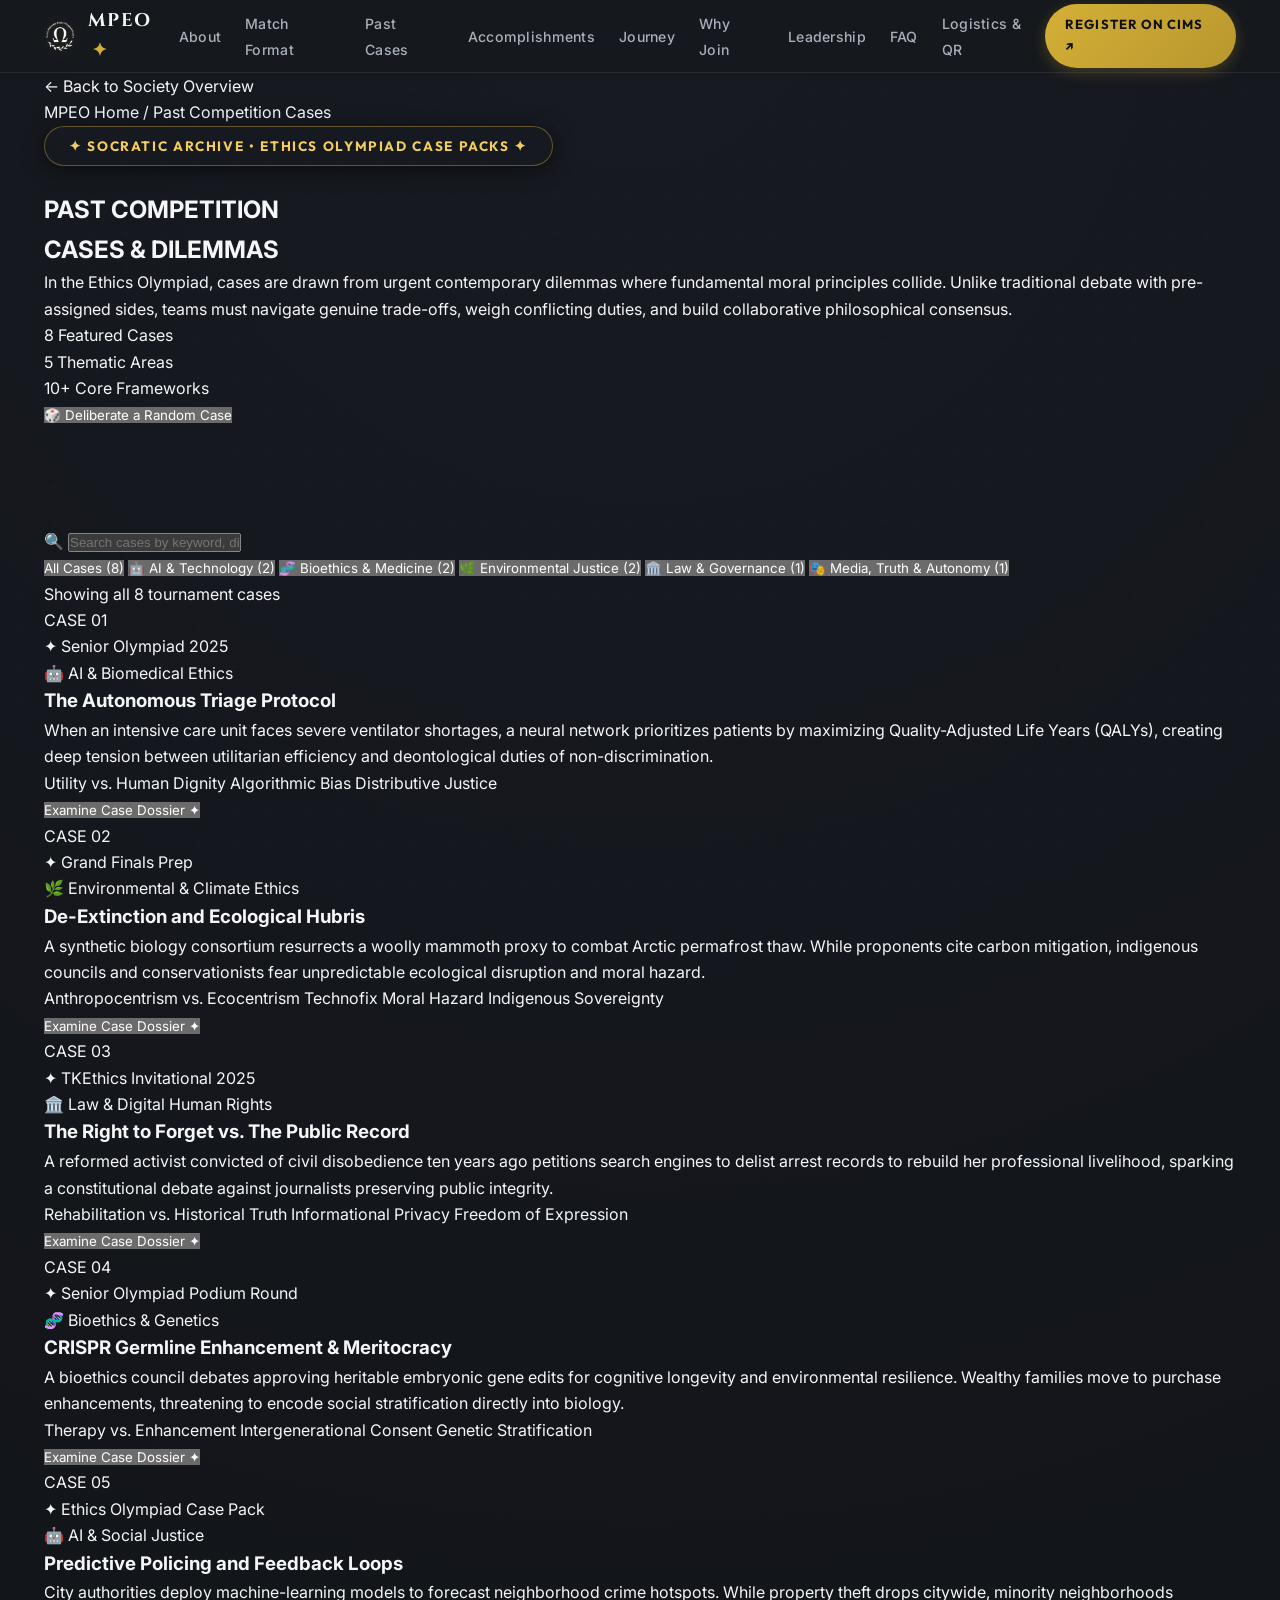
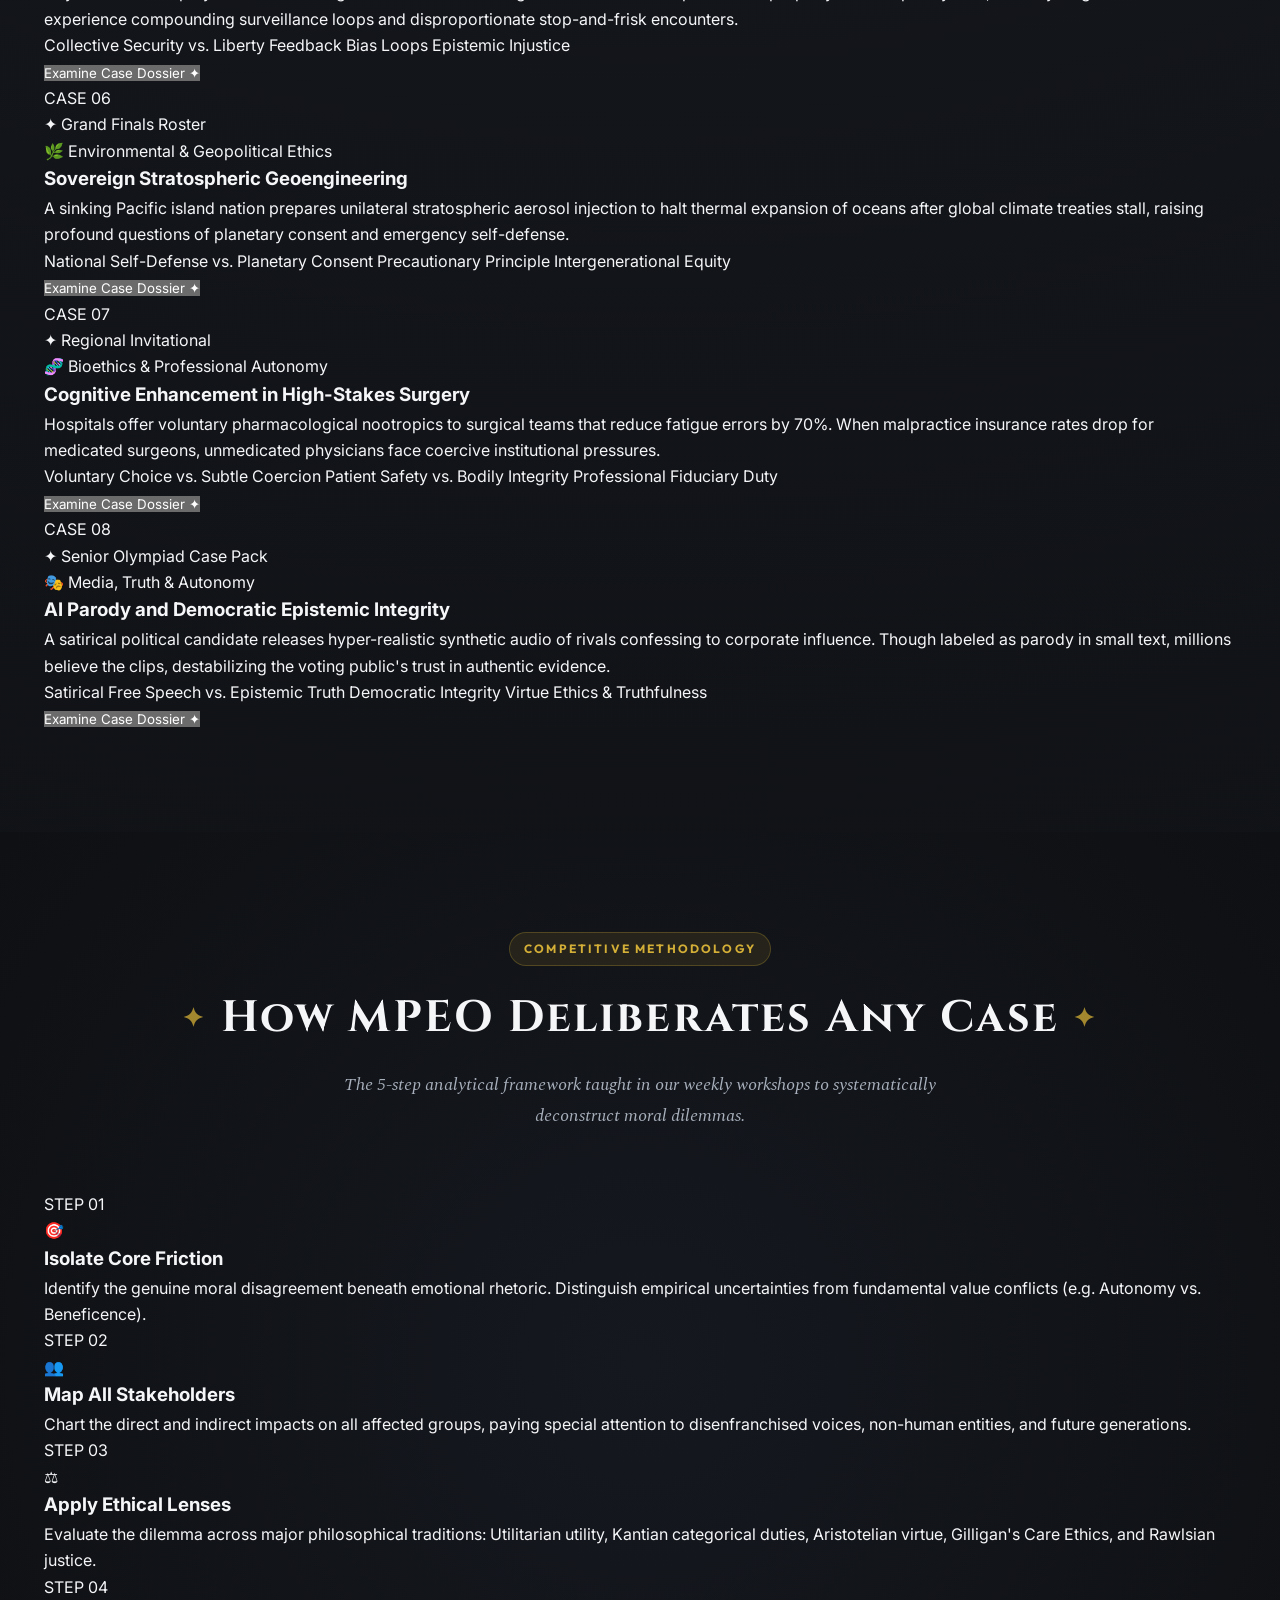
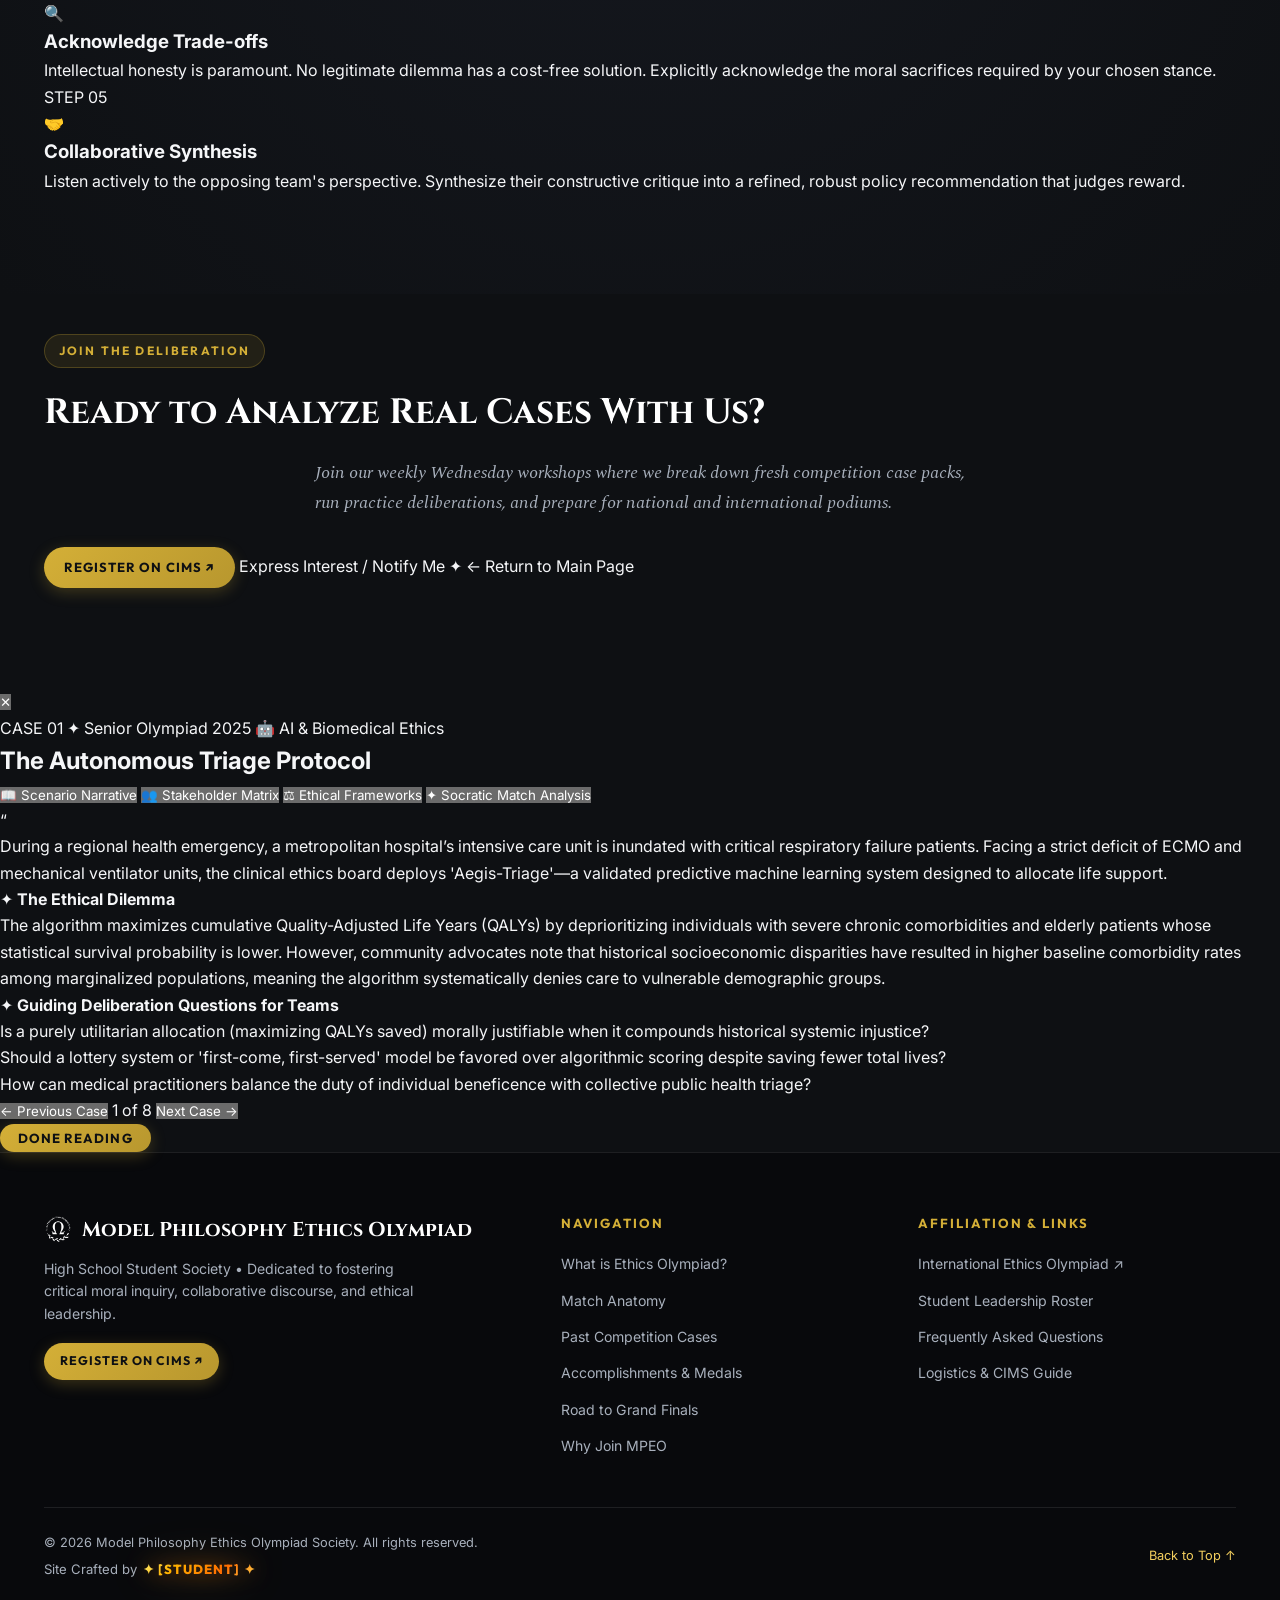
==== cases.html @ b59d4d1c "Enlarge leadership circles, add [student] & [student] photos, and add resources spec" ====
<!DOCTYPE html>
<html lang="en">
<head>
  <meta charset="UTF-8">
  <meta name="viewport" content="width=device-width, initial-scale=1.0">
  <title>Past Competition Cases & Dilemmas | Model Philosophy Ethics Olympiad (MPEO)</title>
  <meta name="description" content="Explore official past competition cases and moral dilemmas from the Senior Ethics Olympiad. Learn how philosophical frameworks apply to AI, bioethics, environmental justice, and law.">
  <meta name="keywords" content="Ethics Olympiad Cases, Past Cases, Ethics Dilemmas, Philosophy Case Studies, Bioethics, AI Ethics, MPEO">
  <meta name="theme-color" content="#0E1013">

  <!-- Open Graph Meta Tags -->
  <meta property="og:title" content="Past Competition Cases | Model Philosophy Ethics Olympiad">
  <meta property="og:description" content="Explore real-world moral dilemmas from the Ethics Olympiad and see how collaborative philosophical analysis resolves ethical friction.">
  <meta property="og:type" content="website">
  <meta property="og:image" content="assets/team-squad.png">

  <!-- Preconnect to Google Fonts -->
  <link rel="preconnect" href="https://fonts.googleapis.com">
  <link rel="preconnect" href="https://fonts.gstatic.com" crossorigin>
  <link href="https://fonts.googleapis.com/css2?family=Cinzel:wght@500;600;700;800;900&family=Cormorant+Garamond:ital,wght@0,400;0,600;1,400;1,600&family=Inter:wght@300;400;500;600;700&family=Playfair+Display:ital,wght@0,600;0,700;1,600&family=Spectral:ital,wght@0,400;0,500;1,400&family=Outfit:wght@500;600;700&display=swap" rel="stylesheet">

  <link rel="stylesheet" href="style.css?v=2">
  <link rel="icon" type="image/png" href="assets/omega-crest.png?v=3">

  <!-- Synchronous Adaptive Tier Detection -->
  <script>
    (function() {
      const isLite = (
        window.matchMedia('(max-width: 768px)').matches ||
        window.matchMedia('(pointer: coarse)').matches ||
        window.matchMedia('(prefers-reduced-motion: reduce)').matches ||
        (navigator.deviceMemory && navigator.deviceMemory <= 4) ||
        (navigator.connection && ['slow-2g', '2g', '3g'].includes(navigator.connection.effectiveType))
      );
      if (isLite) {
        document.documentElement.classList.add('lite-mode-detected');
      }
    })();
  </script>
</head>
<body class="cases-page">

  <!-- Decorative Greek Watermark Background -->
  <div class="bg-greek-columns" aria-hidden="true"></div>

  <!-- SECTION 1: STICKY NAVBAR -->
  <header>
    <nav class="navbar" id="navbar" aria-label="Main Navigation">
      <div class="container navbar-inner">
        <a href="index.html" class="nav-brand">
          <img src="assets/omega-crest.png?v=3" alt="MPEO Crest">
          <span>MPEO <span class="nav-brand-tag">✦</span></span>
        </a>

        <ul class="nav-menu" id="nav-menu">
          <li><a href="index.html#about" class="nav-link">About</a></li>
          <li><a href="index.html#format" class="nav-link">Match Format</a></li>
          <li><a href="cases.html" class="nav-link active">Past Cases</a></li>
          <li><a href="index.html#accomplishments" class="nav-link">Accomplishments</a></li>
          <li><a href="index.html#journey" class="nav-link">Journey</a></li>
          <li><a href="index.html#why-join" class="nav-link">Why Join</a></li>
          <li><a href="index.html#leadership" class="nav-link">Leadership</a></li>
          <li><a href="index.html#faq" class="nav-link">FAQ</a></li>
          <li><a href="index.html#logistics" class="nav-link">Logistics & QR</a></li>
        </ul>

        <div style="display: flex; align-items: center; gap: 12px;">
          <a href="https://webapps.uwcsea.edu.sg/cims/Activities/Student" target="_blank" rel="noopener noreferrer" class="btn-cta-gold">Register on CIMS ↗</a>
          <button class="mobile-menu-toggle" id="mobile-toggle" aria-label="Toggle navigation menu">☰</button>
        </div>
      </div>
    </nav>
  </header>

  <main>
    <!-- BREADCRUMB BAR -->
    <div class="cases-breadcrumb-bar">
      <div class="container">
        <div class="breadcrumb-inner">
          <a href="index.html" class="breadcrumb-back-link">
            <span>←</span>
            <span>Back to Society Overview</span>
          </a>
          <div class="breadcrumb-trail">
            <a href="index.html">MPEO Home</a>
            <span class="sep">/</span>
            <span class="current">Past Competition Cases</span>
          </div>
        </div>
      </div>
    </div>

    <!-- HERO SECTION -->
    <section class="cases-hero-section">
      <div class="container">
        <div class="cases-hero-banner">
          <div class="hero-pill-badge">
            ✦ SOCRATIC ARCHIVE • ETHICS OLYMPIAD CASE PACKS ✦
          </div>
          <h1 class="cases-hero-title">
            PAST COMPETITION <br><span class="gold">CASES & DILEMMAS</span>
          </h1>
          <p class="cases-hero-subtitle">
            In the Ethics Olympiad, cases are drawn from urgent contemporary dilemmas where fundamental moral principles collide. Unlike traditional debate with pre-assigned sides, teams must navigate genuine trade-offs, weigh conflicting duties, and build collaborative philosophical consensus.
          </p>

          <div class="cases-hero-stats">
            <div class="hero-stat-pill">
              <span class="stat-num">8</span>
              <span class="stat-lbl">Featured Cases</span>
            </div>
            <div class="hero-stat-pill">
              <span class="stat-num">5</span>
              <span class="stat-lbl">Thematic Areas</span>
            </div>
            <div class="hero-stat-pill">
              <span class="stat-num">10+</span>
              <span class="stat-lbl">Core Frameworks</span>
            </div>
            <button type="button" class="btn-random-case" id="btn-random-case">
              <span>🎲 Deliberate a Random Case</span>
            </button>
          </div>
        </div>
      </div>
    </section>

    <!-- CASE BROWSER & FILTERING SECTION -->
    <section class="section" id="case-explorer">
      <div class="container">
        <div class="cases-filter-container">
          <!-- Search input -->
          <div class="case-search-wrapper">
            <span class="search-icon">🔍</span>
            <input 
              type="text" 
              id="case-search-input" 
              class="case-search-input" 
              placeholder="Search cases by keyword, dilemma, stakeholder, or ethical theory (e.g. CRISPR, Utilitarianism, AI)..."
              aria-label="Search cases"
            >
            <button type="button" id="search-clear-btn" class="search-clear-btn" aria-label="Clear search" style="display: none;">✕</button>
          </div>

          <!-- Category filter buttons -->
          <div class="case-category-filters" role="tablist" aria-label="Filter cases by theme">
            <button type="button" class="case-filter-btn active" data-filter="all" role="tab" aria-selected="true">
              All Cases <span class="filter-count">(8)</span>
            </button>
            <button type="button" class="case-filter-btn" data-filter="ai" role="tab" aria-selected="false">
              🤖 AI & Technology <span class="filter-count">(2)</span>
            </button>
            <button type="button" class="case-filter-btn" data-filter="bioethics" role="tab" aria-selected="false">
              🧬 Bioethics & Medicine <span class="filter-count">(2)</span>
            </button>
            <button type="button" class="case-filter-btn" data-filter="environment" role="tab" aria-selected="false">
              🌿 Environmental Justice <span class="filter-count">(2)</span>
            </button>
            <button type="button" class="case-filter-btn" data-filter="governance" role="tab" aria-selected="false">
              🏛️ Law & Governance <span class="filter-count">(1)</span>
            </button>
            <button type="button" class="case-filter-btn" data-filter="media" role="tab" aria-selected="false">
              🎭 Media, Truth & Autonomy <span class="filter-count">(1)</span>
            </button>
          </div>

          <div class="cases-results-meta">
            <span id="cases-count-label">Showing all 8 tournament cases</span>
          </div>
        </div>

        <!-- CASES GRID -->
        <div class="cases-grid" id="cases-grid">
          <!-- Cases injected via JavaScript and server-rendered below for instant visibility -->

          <!-- CASE 01 -->
          <article class="case-card" data-category="ai bioethics" data-id="case-1">
            <div class="case-card-header">
              <div class="case-number-tag">CASE 01</div>
              <div class="case-origin-badge">✦ Senior Olympiad 2025</div>
            </div>
            <div class="case-category-pill">🤖 AI & Biomedical Ethics</div>
            <h3 class="case-title">The Autonomous Triage Protocol</h3>
            <p class="case-summary">
              When an intensive care unit faces severe ventilator shortages, a neural network prioritizes patients by maximizing Quality-Adjusted Life Years (QALYs), creating deep tension between utilitarian efficiency and deontological duties of non-discrimination.
            </p>
            <div class="case-tension-tags">
              <span class="tension-tag">Utility vs. Human Dignity</span>
              <span class="tension-tag">Algorithmic Bias</span>
              <span class="tension-tag">Distributive Justice</span>
            </div>
            <div class="case-card-footer">
              <button type="button" class="btn-inspect-case" data-case-target="case-1">
                <span>Examine Case Dossier</span>
                <span class="arrow">✦</span>
              </button>
            </div>
          </article>

          <!-- CASE 02 -->
          <article class="case-card" data-category="environment" data-id="case-2">
            <div class="case-card-header">
              <div class="case-number-tag">CASE 02</div>
              <div class="case-origin-badge">✦ Grand Finals Prep</div>
            </div>
            <div class="case-category-pill">🌿 Environmental & Climate Ethics</div>
            <h3 class="case-title">De-Extinction and Ecological Hubris</h3>
            <p class="case-summary">
              A synthetic biology consortium resurrects a woolly mammoth proxy to combat Arctic permafrost thaw. While proponents cite carbon mitigation, indigenous councils and conservationists fear unpredictable ecological disruption and moral hazard.
            </p>
            <div class="case-tension-tags">
              <span class="tension-tag">Anthropocentrism vs. Ecocentrism</span>
              <span class="tension-tag">Technofix Moral Hazard</span>
              <span class="tension-tag">Indigenous Sovereignty</span>
            </div>
            <div class="case-card-footer">
              <button type="button" class="btn-inspect-case" data-case-target="case-2">
                <span>Examine Case Dossier</span>
                <span class="arrow">✦</span>
              </button>
            </div>
          </article>

          <!-- CASE 03 -->
          <article class="case-card" data-category="governance media" data-id="case-3">
            <div class="case-card-header">
              <div class="case-number-tag">CASE 03</div>
              <div class="case-origin-badge">✦ TKEthics Invitational 2025</div>
            </div>
            <div class="case-category-pill">🏛️ Law & Digital Human Rights</div>
            <h3 class="case-title">The Right to Forget vs. The Public Record</h3>
            <p class="case-summary">
              A reformed activist convicted of civil disobedience ten years ago petitions search engines to delist arrest records to rebuild her professional livelihood, sparking a constitutional debate against journalists preserving public integrity.
            </p>
            <div class="case-tension-tags">
              <span class="tension-tag">Rehabilitation vs. Historical Truth</span>
              <span class="tension-tag">Informational Privacy</span>
              <span class="tension-tag">Freedom of Expression</span>
            </div>
            <div class="case-card-footer">
              <button type="button" class="btn-inspect-case" data-case-target="case-3">
                <span>Examine Case Dossier</span>
                <span class="arrow">✦</span>
              </button>
            </div>
          </article>

          <!-- CASE 04 -->
          <article class="case-card" data-category="bioethics" data-id="case-4">
            <div class="case-card-header">
              <div class="case-number-tag">CASE 04</div>
              <div class="case-origin-badge">✦ Senior Olympiad Podium Round</div>
            </div>
            <div class="case-category-pill">🧬 Bioethics & Genetics</div>
            <h3 class="case-title">CRISPR Germline Enhancement & Meritocracy</h3>
            <p class="case-summary">
              A bioethics council debates approving heritable embryonic gene edits for cognitive longevity and environmental resilience. Wealthy families move to purchase enhancements, threatening to encode social stratification directly into biology.
            </p>
            <div class="case-tension-tags">
              <span class="tension-tag">Therapy vs. Enhancement</span>
              <span class="tension-tag">Intergenerational Consent</span>
              <span class="tension-tag">Genetic Stratification</span>
            </div>
            <div class="case-card-footer">
              <button type="button" class="btn-inspect-case" data-case-target="case-4">
                <span>Examine Case Dossier</span>
                <span class="arrow">✦</span>
              </button>
            </div>
          </article>

          <!-- CASE 05 -->
          <article class="case-card" data-category="ai governance" data-id="case-5">
            <div class="case-card-header">
              <div class="case-number-tag">CASE 05</div>
              <div class="case-origin-badge">✦ Ethics Olympiad Case Pack</div>
            </div>
            <div class="case-category-pill">🤖 AI & Social Justice</div>
            <h3 class="case-title">Predictive Policing and Feedback Loops</h3>
            <p class="case-summary">
              City authorities deploy machine-learning models to forecast neighborhood crime hotspots. While property theft drops citywide, minority neighborhoods experience compounding surveillance loops and disproportionate stop-and-frisk encounters.
            </p>
            <div class="case-tension-tags">
              <span class="tension-tag">Collective Security vs. Liberty</span>
              <span class="tension-tag">Feedback Bias Loops</span>
              <span class="tension-tag">Epistemic Injustice</span>
            </div>
            <div class="case-card-footer">
              <button type="button" class="btn-inspect-case" data-case-target="case-5">
                <span>Examine Case Dossier</span>
                <span class="arrow">✦</span>
              </button>
            </div>
          </article>

          <!-- CASE 06 -->
          <article class="case-card" data-category="environment governance" data-id="case-6">
            <div class="case-card-header">
              <div class="case-number-tag">CASE 06</div>
              <div class="case-origin-badge">✦ Grand Finals Roster</div>
            </div>
            <div class="case-category-pill">🌿 Environmental & Geopolitical Ethics</div>
            <h3 class="case-title">Sovereign Stratospheric Geoengineering</h3>
            <p class="case-summary">
              A sinking Pacific island nation prepares unilateral stratospheric aerosol injection to halt thermal expansion of oceans after global climate treaties stall, raising profound questions of planetary consent and emergency self-defense.
            </p>
            <div class="case-tension-tags">
              <span class="tension-tag">National Self-Defense vs. Planetary Consent</span>
              <span class="tension-tag">Precautionary Principle</span>
              <span class="tension-tag">Intergenerational Equity</span>
            </div>
            <div class="case-card-footer">
              <button type="button" class="btn-inspect-case" data-case-target="case-6">
                <span>Examine Case Dossier</span>
                <span class="arrow">✦</span>
              </button>
            </div>
          </article>

          <!-- CASE 07 -->
          <article class="case-card" data-category="bioethics" data-id="case-7">
            <div class="case-card-header">
              <div class="case-number-tag">CASE 07</div>
              <div class="case-origin-badge">✦ Regional Invitational</div>
            </div>
            <div class="case-category-pill">🧬 Bioethics & Professional Autonomy</div>
            <h3 class="case-title">Cognitive Enhancement in High-Stakes Surgery</h3>
            <p class="case-summary">
              Hospitals offer voluntary pharmacological nootropics to surgical teams that reduce fatigue errors by 70%. When malpractice insurance rates drop for medicated surgeons, unmedicated physicians face coercive institutional pressures.
            </p>
            <div class="case-tension-tags">
              <span class="tension-tag">Voluntary Choice vs. Subtle Coercion</span>
              <span class="tension-tag">Patient Safety vs. Bodily Integrity</span>
              <span class="tension-tag">Professional Fiduciary Duty</span>
            </div>
            <div class="case-card-footer">
              <button type="button" class="btn-inspect-case" data-case-target="case-7">
                <span>Examine Case Dossier</span>
                <span class="arrow">✦</span>
              </button>
            </div>
          </article>

          <!-- CASE 08 -->
          <article class="case-card" data-category="media governance" data-id="case-8">
            <div class="case-card-header">
              <div class="case-number-tag">CASE 08</div>
              <div class="case-origin-badge">✦ Senior Olympiad Case Pack</div>
            </div>
            <div class="case-category-pill">🎭 Media, Truth & Autonomy</div>
            <h3 class="case-title">AI Parody and Democratic Epistemic Integrity</h3>
            <p class="case-summary">
              A satirical political candidate releases hyper-realistic synthetic audio of rivals confessing to corporate influence. Though labeled as parody in small text, millions believe the clips, destabilizing the voting public's trust in authentic evidence.
            </p>
            <div class="case-tension-tags">
              <span class="tension-tag">Satirical Free Speech vs. Epistemic Truth</span>
              <span class="tension-tag">Democratic Integrity</span>
              <span class="tension-tag">Virtue Ethics & Truthfulness</span>
            </div>
            <div class="case-card-footer">
              <button type="button" class="btn-inspect-case" data-case-target="case-8">
                <span>Examine Case Dossier</span>
                <span class="arrow">✦</span>
              </button>
            </div>
          </article>
        </div>
      </div>
    </section>

    <!-- SECTION: THE SOCRATIC DELIBERATION METHOD -->
    <section class="section" style="background: radial-gradient(circle at 50% 50%, #15181F 0%, #0E1013 100%);">
      <div class="container">
        <div class="section-header">
          <div class="section-tag">COMPETITIVE METHODOLOGY</div>
          <h2 class="section-title">How MPEO Deliberates Any Case</h2>
          <p class="section-subtitle">The 5-step analytical framework taught in our weekly workshops to systematically deconstruct moral dilemmas.</p>
        </div>

        <div class="methodology-grid">
          <div class="methodology-step-card">
            <div class="step-badge">STEP 01</div>
            <div class="step-icon">🎯</div>
            <h3 class="step-title">Isolate Core Friction</h3>
            <p class="step-desc">
              Identify the genuine moral disagreement beneath emotional rhetoric. Distinguish empirical uncertainties from fundamental value conflicts (e.g. Autonomy vs. Beneficence).
            </p>
          </div>

          <div class="methodology-step-card">
            <div class="step-badge">STEP 02</div>
            <div class="step-icon">👥</div>
            <h3 class="step-title">Map All Stakeholders</h3>
            <p class="step-desc">
              Chart the direct and indirect impacts on all affected groups, paying special attention to disenfranchised voices, non-human entities, and future generations.
            </p>
          </div>

          <div class="methodology-step-card">
            <div class="step-badge">STEP 03</div>
            <div class="step-icon">⚖️</div>
            <h3 class="step-title">Apply Ethical Lenses</h3>
            <p class="step-desc">
              Evaluate the dilemma across major philosophical traditions: Utilitarian utility, Kantian categorical duties, Aristotelian virtue, Gilligan's Care Ethics, and Rawlsian justice.
            </p>
          </div>

          <div class="methodology-step-card">
            <div class="step-badge">STEP 04</div>
            <div class="step-icon">🔍</div>
            <h3 class="step-title">Acknowledge Trade-offs</h3>
            <p class="step-desc">
              Intellectual honesty is paramount. No legitimate dilemma has a cost-free solution. Explicitly acknowledge the moral sacrifices required by your chosen stance.
            </p>
          </div>

          <div class="methodology-step-card">
            <div class="step-badge">STEP 05</div>
            <div class="step-icon">🤝</div>
            <h3 class="step-title">Collaborative Synthesis</h3>
            <p class="step-desc">
              Listen actively to the opposing team's perspective. Synthesize their constructive critique into a refined, robust policy recommendation that judges reward.
            </p>
          </div>
        </div>
      </div>
    </section>

    <!-- SECTION: CALL TO ACTION BANNER -->
    <section class="section" style="padding-top: 40px;">
      <div class="container">
        <div class="cases-cta-box">
          <div class="cta-crest-glow"></div>
          <div class="section-tag">JOIN THE DELIBERATION</div>
          <h2 style="font-family: var(--font-display); font-size: 2.2rem; color: #FFFFFF; margin-bottom: 16px;">
            Ready to Analyze Real Cases With Us?
          </h2>
          <p style="font-family: var(--font-serif-body); font-style: italic; font-size: 1.15rem; color: var(--color-text-secondary); max-width: 650px; margin: 0 auto 28px;">
            Join our weekly Wednesday workshops where we break down fresh competition case packs, run practice deliberations, and prepare for national and international podiums.
          </p>
          <div class="cases-cta-actions">
            <a href="https://webapps.uwcsea.edu.sg/cims/Activities/Student" target="_blank" rel="noopener noreferrer" class="btn-cta-gold">
              Register on CIMS ↗
            </a>
            <a href="index.html#interest" class="btn-cta-secondary">
              Express Interest / Notify Me ✦
            </a>
            <a href="index.html" class="btn-cta-ghost">
              ← Return to Main Page
            </a>
          </div>
        </div>
      </div>
    </section>
  </main>

  <!-- INTERACTIVE CASE DOSSIER MODAL -->
  <div class="case-modal-backdrop" id="case-modal" aria-hidden="true" role="dialog" aria-modal="true" aria-labelledby="modal-case-title">
    <div class="case-modal-container">
      <button type="button" class="case-modal-close" id="case-modal-close-btn" aria-label="Close case dossier">✕</button>
      
      <div class="case-modal-header">
        <div class="modal-meta-row">
          <span class="modal-case-code" id="modal-case-code">CASE 01</span>
          <span class="modal-case-origin" id="modal-case-origin">✦ Senior Olympiad 2025</span>
          <span class="modal-case-category" id="modal-case-category">🤖 AI & Biomedical Ethics</span>
        </div>
        <h2 class="modal-case-title" id="modal-case-title">The Autonomous Triage Protocol</h2>
      </div>

      <!-- Modal Tabs -->
      <div class="modal-tabs-nav" role="tablist">
        <button type="button" class="modal-tab-btn active" data-tab="scenario" role="tab" aria-selected="true">
          📖 Scenario Narrative
        </button>
        <button type="button" class="modal-tab-btn" data-tab="stakeholders" role="tab" aria-selected="false">
          👥 Stakeholder Matrix
        </button>
        <button type="button" class="modal-tab-btn" data-tab="frameworks" role="tab" aria-selected="false">
          ⚖️ Ethical Frameworks
        </button>
        <button type="button" class="modal-tab-btn" data-tab="dialogue" role="tab" aria-selected="false">
          ✦ Socratic Match Analysis
        </button>
      </div>

      <!-- Tab Content Area -->
      <div class="modal-tab-content-area">
        <!-- TAB 1: SCENARIO -->
        <div class="modal-tab-pane active" id="tab-scenario">
          <div class="scenario-lead-box">
            <span class="quote-icon">“</span>
            <p id="modal-scenario-text">
              During a regional health emergency, a metropolitan hospital’s intensive care unit is inundated with critical respiratory failure patients. Facing a strict deficit of ECMO and mechanical ventilator units, the clinical ethics board deploys 'Aegis-Triage'—a validated predictive machine learning system designed to allocate life support.
            </p>
          </div>
          <div class="dossier-sub-section">
            <h4 class="dossier-sub-title">✦ The Ethical Dilemma</h4>
            <p id="modal-dilemma-details">
              The algorithm maximizes cumulative Quality-Adjusted Life Years (QALYs) by deprioritizing individuals with severe chronic comorbidities and elderly patients whose statistical survival probability is lower. However, community advocates note that historical socioeconomic disparities have resulted in higher baseline comorbidity rates among marginalized populations, meaning the algorithm systematically denies care to vulnerable demographic groups.
            </p>
          </div>
          <div class="dossier-sub-section">
            <h4 class="dossier-sub-title">✦ Guiding Deliberation Questions for Teams</h4>
            <ul class="dossier-questions-list" id="modal-questions-list">
              <li>Is a purely utilitarian allocation (maximizing QALYs saved) morally justifiable when it compounds historical systemic injustice?</li>
              <li>Should a lottery system or 'first-come, first-served' model be favored over algorithmic scoring despite saving fewer total lives?</li>
              <li>How can medical practitioners balance the duty of individual beneficence with collective public health triage?</li>
            </ul>
          </div>
        </div>

        <!-- TAB 2: STAKEHOLDERS -->
        <div class="modal-tab-pane" id="tab-stakeholders">
          <div class="stakeholders-matrix-grid" id="modal-stakeholders-grid">
            <!-- Dynamic Stakeholder Cards -->
          </div>
        </div>

        <!-- TAB 3: FRAMEWORKS -->
        <div class="modal-tab-pane" id="tab-frameworks">
          <div class="frameworks-analysis-grid" id="modal-frameworks-grid">
            <!-- Dynamic Framework Breakdown -->
          </div>
        </div>

        <!-- TAB 4: SOCRATIC MATCH ANALYSIS -->
        <div class="modal-tab-pane" id="tab-dialogue">
          <div class="socratic-match-walkthrough" id="modal-dialogue-content">
            <!-- Model Olympiad Round Walkthrough -->
          </div>
        </div>
      </div>

      <!-- Modal Footer -->
      <div class="case-modal-footer">
        <div class="modal-footer-nav">
          <button type="button" class="modal-nav-btn prev" id="modal-prev-case-btn">← Previous Case</button>
          <span class="modal-case-indicator" id="modal-case-indicator">1 of 8</span>
          <button type="button" class="modal-nav-btn next" id="modal-next-case-btn">Next Case →</button>
        </div>
        <button type="button" class="btn-cta-gold" id="modal-close-action-btn" style="padding: 6px 18px; font-size: 0.82rem;">Done Reading</button>
      </div>
    </div>
  </div>

  <!-- SECTION: FOOTER -->
  <footer class="site-footer" id="footer">
    <div class="container">
      <div class="footer-grid">
        <div class="footer-brand">
          <div style="display: flex; align-items: center; gap: 10px; margin-bottom: 12px;">
            <img src="assets/omega-crest.png?v=3" alt="MPEO Crest" style="width: 28px; height: 28px;">
            <h3 style="margin-bottom: 0;">Model Philosophy Ethics Olympiad</h3>
          </div>
          <p>
            High School Student Society • Dedicated to fostering critical moral inquiry, collaborative discourse, and ethical leadership.
          </p>
          <div style="margin-top: 18px;">
            <a href="https://webapps.uwcsea.edu.sg/cims/Activities/Student" target="_blank" rel="noopener noreferrer" class="btn-cta-gold" style="font-size: 0.78rem; padding: 8px 16px;">Register on CIMS ↗</a>
          </div>
        </div>

        <div class="footer-col">
          <h4>Navigation</h4>
          <ul class="footer-links">
            <li><a href="index.html#about">What is Ethics Olympiad?</a></li>
            <li><a href="index.html#format">Match Anatomy</a></li>
            <li><a href="cases.html">Past Competition Cases</a></li>
            <li><a href="index.html#accomplishments">Accomplishments & Medals</a></li>
            <li><a href="index.html#journey">Road to Grand Finals</a></li>
            <li><a href="index.html#why-join">Why Join MPEO</a></li>
          </ul>
        </div>

        <div class="footer-col">
          <h4>Affiliation & Links</h4>
          <ul class="footer-links">
            <li><a href="https://ethicsolympiad.org" target="_blank" rel="noopener">International Ethics Olympiad ↗</a></li>
            <li><a href="index.html#leadership">Student Leadership Roster</a></li>
            <li><a href="index.html#faq">Frequently Asked Questions</a></li>
            <li><a href="index.html#logistics">Logistics & CIMS Guide</a></li>
          </ul>
        </div>
      </div>

      <div class="footer-bottom">
        <div>
          <div>© 2026 Model Philosophy Ethics Olympiad Society. All rights reserved.</div>
          <div class="author-credit">
            <span>Site Crafted by</span>
            <span class="fiery-gold-text">✦ [student] ✦</span>
          </div>
        </div>
        <div>
          <a href="#" style="color: var(--color-gold-hover);">Back to Top ↑</a>
        </div>
      </div>
    </div>
  </footer>

  <script src="cases.js"></script>
</body>
</html>
---- style.css ----
/* ==========================================================================
   MODEL PHILOSOPHY ETHICS OLYMPIAD (MPEO) — CORE DESIGN SYSTEM
   Theme: Classical Socratic Academia meets Modern High-End Editorial Motion
   ========================================================================== */

/* --- Google Fonts Import --- */
@import url('https://fonts.googleapis.com/css2?family=Cinzel:wght@500;600;700;800;900&family=Cormorant+Garamond:ital,wght@0,400;0,600;1,400;1,600&family=Inter:wght@300;400;500;600;700&family=Playfair+Display:ital,wght@0,600;0,700;1,600&family=Spectral:ital,wght@0,400;0,500;1,400&family=Outfit:wght@500;600;700&display=swap');

/* --- Root Design Tokens --- */
:root {
  /* Color Palette Matrix */
  --color-bg-primary: #0E1013;
  --color-bg-secondary: #16191E;
  --color-bg-slate-card: #21252C;
  --color-bg-slate-hover: #2A2F38;
  --color-bg-parchment: #F6F4ED;
  --color-bg-card-light: #FFFFFF;
  
  --color-border-subtle: rgba(255, 255, 255, 0.09);
  --color-border-hover: rgba(212, 175, 55, 0.45);
  --color-border-parchment: #D8D2C4;
  --color-border-gold: rgba(212, 175, 55, 0.4);

  /* Metallic Accents */
  --color-gold-primary: #D4AF37;
  --color-gold-hover: #F3CE5E;
  --color-gold-dark: #997A1E;
  --color-gold-glow: rgba(212, 175, 55, 0.28);
  --color-gold-surface: rgba(212, 175, 55, 0.08);

  --color-silver: #C0C7D0;
  --color-silver-glow: rgba(192, 199, 208, 0.25);
  --color-bronze: #CD7F32;
  --color-bronze-glow: rgba(205, 127, 50, 0.25);
  --color-olive-laurel: #4F6052;

  /* Typography Colors */
  --color-text-primary: #F5F6F8;
  --color-text-secondary: #A8B0BC;
  --color-text-muted: #6B7280;
  --color-text-dark: #1A1D20;
  --color-text-muted-dark: #5A626C;

  /* Font Families */
  --font-display: 'Cinzel', Georgia, serif;
  --font-subhead: 'Playfair Display', Georgia, serif;
  --font-editorial: 'Cormorant Garamond', Georgia, serif;
  --font-body: 'Inter', system-ui, -apple-system, sans-serif;
  --font-serif-body: 'Spectral', Georgia, serif;
  --font-badge: 'Outfit', sans-serif;

  /* Layout & Spacing */
  --max-width-container: 1240px;
  --max-width-narrow: 920px;
  --radius-sm: 4px;
  --radius-md: 8px;
  --radius-lg: 16px;
  --radius-full: 9999px;

  /* Shadows & Glass */
  --shadow-card: 0 16px 36px -10px rgba(0, 0, 0, 0.6);
  --shadow-gold: 0 10px 30px -5px rgba(212, 175, 55, 0.35);
  --glass-bg: rgba(22, 25, 30, 0.85);
  --glass-border: 1px solid rgba(255, 255, 255, 0.08);
  --glass-blur: blur(14px);

  /* Transitions */
  --transition-fast: 0.2s cubic-bezier(0.16, 1, 0.3, 1);
  --transition-normal: 0.35s cubic-bezier(0.16, 1, 0.3, 1);
  --transition-slow: 0.6s cubic-bezier(0.16, 1, 0.3, 1);
}

/* --- Base Resets & Global Styles --- */
*, *::before, *::after {
  box-sizing: border-box;
  margin: 0;
  padding: 0;
}

html {
  scroll-behavior: smooth;
  color-scheme: dark;
  background-color: var(--color-bg-primary);
  font-family: var(--font-body);
  font-size: 16px;
  line-height: 1.65;
  color: var(--color-text-primary);
  -webkit-font-smoothing: antialiased;
  -moz-osx-font-smoothing: grayscale;
}

body {
  overflow-x: hidden;
  background: radial-gradient(circle at 50% 0%, #171A21 0%, #0E1013 70%);
  min-height: 100vh;
  position: relative;
}

::selection {
  background-color: var(--color-gold-primary);
  color: #000;
}

a {
  color: inherit;
  text-decoration: none;
  transition: var(--transition-fast);
}

button {
  cursor: pointer;
  border: none;
  outline: none;
  font-family: inherit;
}

img {
  max-width: 100%;
  height: auto;
  display: block;
}

/* --- Container & Grid Utilities --- */
.container {
  width: 100%;
  max-width: var(--max-width-container);
  margin-left: auto;
  margin-right: auto;
  padding-left: 24px;
  padding-right: 24px;
}

.container-narrow {
  max-width: var(--max-width-narrow);
}

.section {
  padding: 100px 0;
  position: relative;
}

.section-tag {
  display: inline-flex;
  align-items: center;
  gap: 8px;
  font-family: var(--font-badge);
  font-size: 0.75rem;
  font-weight: 700;
  letter-spacing: 0.18em;
  text-transform: uppercase;
  color: var(--color-gold-primary);
  background: rgba(212, 175, 55, 0.1);
  border: 1px solid rgba(212, 175, 55, 0.25);
  padding: 6px 14px;
  border-radius: var(--radius-full);
  margin-bottom: 16px;
}

.section-header {
  text-align: center;
  margin-bottom: 60px;
}

.section-title {
  font-family: var(--font-display);
  font-size: clamp(2rem, 3.5vw, 2.75rem);
  font-weight: 700;
  letter-spacing: 0.05em;
  color: var(--color-text-primary);
  margin-bottom: 16px;
  position: relative;
  display: inline-block;
}

.section-title::before, .section-title::after {
  content: '✦';
  color: var(--color-gold-primary);
  font-size: 0.6em;
  vertical-align: middle;
  margin: 0 14px;
  opacity: 0.75;
}

.section-subtitle {
  font-family: var(--font-serif-body);
  font-size: 1.15rem;
  font-style: italic;
  color: var(--color-text-secondary);
  max-width: 680px;
  margin: 0 auto;
}

/* --- Greek Column Watermark & Background Decor --- */
.bg-greek-columns {
  position: fixed;
  inset: 0;
  pointer-events: none;
  z-index: 0;
  opacity: 0.035;
  background-image: radial-gradient(#D4AF37 1px, transparent 1px);
  background-size: 36px 36px;
}

/* ==========================================================================
   LAYER 0: CINEMATIC SPLASH SCREEN
   ========================================================================== */
#splash-screen {
  position: fixed;
  inset: 0;
  z-index: 99999;
  background: #08090B;
  display: flex;
  flex-direction: column;
  align-items: center;
  justify-content: center;
  text-align: center;
  padding: 24px;
  transition: opacity 0.8s cubic-bezier(0.16, 1, 0.3, 1), visibility 0.8s;
}

#splash-screen.dismissed {
  opacity: 0;
  visibility: hidden;
  pointer-events: none;
}

.splash-crest {
  width: clamp(220px, 32vw, 340px);
  height: clamp(220px, 32vw, 340px);
  object-fit: contain;
  margin-bottom: 28px;
  filter: drop-shadow(0 0 45px rgba(212, 175, 55, 0.6)) drop-shadow(0 0 80px rgba(212, 175, 55, 0.35));
  animation: splash-pulse-glow 3.5s infinite alternate ease-in-out;
}

.splash-title-container {
  max-width: 1000px;
  margin-bottom: 30px;
}

.splash-title {
  font-family: var(--font-display);
  font-size: clamp(2.2rem, 6vw, 4.5rem);
  font-weight: 800;
  letter-spacing: 0.12em;
  line-height: 1.15;
  text-transform: uppercase;
  color: #FFFFFF;
  text-shadow: 0 0 35px rgba(212, 175, 55, 0.4);
}

.splash-subtitle {
  font-family: var(--font-badge);
  font-size: 0.95rem;
  letter-spacing: 0.25em;
  text-transform: uppercase;
  color: var(--color-gold-primary);
  margin-top: 14px;
}

.splash-cta-btn {
  display: inline-flex;
  align-items: center;
  gap: 10px;
  background: linear-gradient(135deg, var(--color-gold-primary), var(--color-gold-dark));
  color: #0E1013;
  font-family: var(--font-badge);
  font-size: 0.9rem;
  font-weight: 700;
  letter-spacing: 0.12em;
  text-transform: uppercase;
  padding: 14px 32px;
  border-radius: var(--radius-full);
  box-shadow: 0 4px 20px var(--color-gold-glow);
  transition: var(--transition-fast);
}

.splash-cta-btn:hover {
  transform: translateY(-2px) scale(1.03);
  background: linear-gradient(135deg, var(--color-gold-hover), var(--color-gold-primary));
  box-shadow: 0 8px 30px rgba(212, 175, 55, 0.5);
}

.splash-scroll-prompt {
  margin-top: 24px;
  font-family: var(--font-badge);
  font-size: 0.75rem;
  letter-spacing: 0.2em;
  color: var(--color-text-secondary);
  opacity: 0.7;
  animation: bounce 2s infinite;
}

/* ==========================================================================
   HEADER & STICKY NAVBAR
   ========================================================================== */
.top-announcement-bar {
  background: #0B0D10;
  border-bottom: 1px solid var(--color-border-subtle);
  font-family: var(--font-badge);
  font-size: 0.75rem;
  font-weight: 600;
  letter-spacing: 0.15em;
  color: var(--color-text-secondary);
  text-align: center;
  padding: 8px 16px;
  display: flex;
  justify-content: center;
  align-items: center;
  gap: 16px;
}

.top-announcement-bar span.gold-highlight {
  color: var(--color-gold-primary);
}

.navbar {
  position: sticky;
  top: 0;
  z-index: 1000;
  background: var(--glass-bg);
  backdrop-filter: var(--glass-blur);
  -webkit-backdrop-filter: var(--glass-blur);
  border-bottom: var(--glass-border);
  transition: var(--transition-normal);
}

.navbar-inner {
  display: flex;
  align-items: center;
  justify-content: space-between;
  height: 72px;
}

.nav-brand {
  display: flex;
  align-items: center;
  gap: 12px;
  font-family: var(--font-display);
  font-weight: 700;
  font-size: 1.15rem;
  letter-spacing: 0.08em;
  color: var(--color-text-primary);
}

.nav-brand img {
  width: 32px;
  height: 32px;
  filter: drop-shadow(0 0 8px var(--color-gold-glow));
}

.nav-brand-tag {
  color: var(--color-gold-primary);
  margin-left: 4px;
}

.nav-menu {
  display: flex;
  align-items: center;
  list-style: none;
  gap: 24px;
}

.nav-link {
  font-size: 0.88rem;
  font-weight: 500;
  color: var(--color-text-secondary);
  letter-spacing: 0.02em;
  position: relative;
  padding: 6px 0;
}

.nav-link::after {
  content: '';
  position: absolute;
  bottom: 0;
  left: 0;
  width: 0%;
  height: 2px;
  background: var(--color-gold-primary);
  transition: var(--transition-fast);
}

.nav-link:hover {
  color: var(--color-text-primary);
}

.nav-link:hover::after {
  width: 100%;
}

.btn-cta-gold {
  display: inline-flex;
  align-items: center;
  gap: 8px;
  background: linear-gradient(135deg, var(--color-gold-primary), #B8972E);
  color: #0E1013;
  font-family: var(--font-badge);
  font-size: 0.82rem;
  font-weight: 700;
  letter-spacing: 0.08em;
  text-transform: uppercase;
  padding: 10px 20px;
  border-radius: var(--radius-full);
  box-shadow: 0 4px 15px rgba(212, 175, 55, 0.25);
  transition: var(--transition-fast);
}

.btn-cta-gold:hover {
  transform: translateY(-1px);
  background: linear-gradient(135deg, var(--color-gold-hover), var(--color-gold-primary));
  box-shadow: var(--shadow-gold);
}

.btn-cta-outline {
  display: inline-flex;
  align-items: center;
  gap: 8px;
  background: rgba(255, 255, 255, 0.04);
  color: var(--color-text-primary);
  border: 1px solid rgba(255, 255, 255, 0.2);
  font-family: var(--font-badge);
  font-size: 0.82rem;
  font-weight: 600;
  letter-spacing: 0.08em;
  text-transform: uppercase;
  padding: 10px 20px;
  border-radius: var(--radius-full);
  transition: var(--transition-fast);
}

.btn-cta-outline:hover {
  background: rgba(255, 255, 255, 0.1);
  border-color: var(--color-gold-primary);
  color: var(--color-gold-hover);
}

.mobile-menu-toggle {
  display: none;
  background: transparent;
  color: var(--color-text-primary);
  font-size: 1.5rem;
  padding: 8px;
}

/* ==========================================================================
   SECTION 2: HERO SECTION
   ========================================================================== */
.hero-section {
  padding: 60px 0 90px;
  position: relative;
  overflow: hidden;
  z-index: 1;
}

.hero-banner-top {
  text-align: center;
  margin-bottom: 20px;
}

.hero-master-title {
  font-family: var(--font-display);
  font-size: clamp(2.4rem, 5.5vw, 4.2rem);
  font-weight: 800;
  letter-spacing: 0.08em;
  line-height: 1.1;
  text-align: center;
  text-transform: uppercase;
  margin: 16px 0;
  color: #FFFFFF;
  text-shadow: 0 4px 24px rgba(0, 0, 0, 0.8);
}

.hero-master-title span.gold {
  color: var(--color-gold-primary);
}

.hero-pill-badge {
  display: inline-flex;
  align-items: center;
  gap: 10px;
  background: #16191F;
  border: 1px solid var(--color-border-gold);
  border-radius: var(--radius-full);
  padding: 8px 24px;
  font-family: var(--font-badge);
  font-size: 0.85rem;
  font-weight: 700;
  letter-spacing: 0.12em;
  text-transform: uppercase;
  color: var(--color-gold-hover);
  box-shadow: 0 4px 20px rgba(0, 0, 0, 0.5);
  margin-bottom: 24px;
}

.hero-subtitle {
  font-family: var(--font-serif-body);
  font-size: clamp(1.1rem, 2vw, 1.35rem);
  font-style: italic;
  color: var(--color-text-secondary);
  text-align: center;
  max-width: 820px;
  margin: 0 auto 50px;
  line-height: 1.6;
}

.hero-grid {
  display: grid;
  grid-template-columns: 1.1fr 1fr;
  gap: 32px;
  align-items: stretch;
}

.hero-spotlight-card {
  background: var(--color-bg-secondary);
  border: 1px solid var(--color-border-subtle);
  border-radius: var(--radius-lg);
  padding: 24px;
  box-shadow: var(--shadow-card);
  position: relative;
  display: flex;
  flex-direction: column;
  justify-content: space-between;
}

.hero-image-frame {
  position: relative;
  border-radius: var(--radius-md);
  overflow: hidden;
  border: 1px solid rgba(255, 255, 255, 0.12);
  margin-bottom: 20px;
}

.hero-image-frame img {
  width: 100%;
  height: 320px;
  object-fit: cover;
  transition: transform 0.6s ease;
}

.hero-spotlight-card:hover .hero-image-frame img {
  transform: scale(1.02);
}

.hero-image-overlay-tag {
  position: absolute;
  bottom: 12px;
  left: 12px;
  background: rgba(14, 16, 19, 0.85);
  backdrop-filter: blur(8px);
  border: 1px solid rgba(212, 175, 55, 0.3);
  padding: 6px 12px;
  border-radius: var(--radius-sm);
  font-family: var(--font-badge);
  font-size: 0.75rem;
  font-weight: 600;
  color: var(--color-gold-hover);
}

.hero-card-actions {
  display: flex;
  gap: 12px;
  flex-wrap: wrap;
  margin-top: 16px;
}

.hero-cims-disclaimer {
  font-size: 0.78rem;
  color: var(--color-text-muted);
  margin-top: 12px;
  font-style: italic;
}

.hero-spotlight-right {
  display: flex;
  flex-direction: column;
  gap: 20px;
}

.spotlight-box {
  background: var(--color-bg-slate-card);
  border: 1px solid var(--color-border-subtle);
  border-radius: var(--radius-lg);
  padding: 28px;
  position: relative;
  box-shadow: var(--shadow-card);
}

.spotlight-box::before {
  content: '';
  position: absolute;
  top: 0;
  left: 28px;
  right: 28px;
  height: 2px;
  background: linear-gradient(90deg, transparent, var(--color-gold-primary), transparent);
}

.spotlight-header {
  display: flex;
  align-items: center;
  justify-content: space-between;
  margin-bottom: 14px;
}

.spotlight-title {
  font-family: var(--font-display);
  font-size: 1.15rem;
  font-weight: 700;
  letter-spacing: 0.1em;
  color: var(--color-gold-primary);
  text-transform: uppercase;
}

.spotlight-stars {
  color: var(--color-gold-primary);
  letter-spacing: 3px;
  font-size: 0.85rem;
}

.spotlight-text {
  font-size: 0.95rem;
  color: var(--color-text-secondary);
  line-height: 1.65;
}

.spotlight-list {
  list-style: none;
  display: flex;
  flex-direction: column;
  gap: 12px;
  margin-top: 10px;
}

.spotlight-list-item {
  position: relative;
  padding-left: 20px;
  font-size: 0.92rem;
  color: var(--color-text-secondary);
}

.spotlight-list-item::before {
  content: '✦';
  position: absolute;
  left: 0;
  top: 2px;
  color: var(--color-gold-primary);
  font-size: 0.75rem;
}

.spotlight-list-item strong {
  color: var(--color-text-primary);
}

/* ==========================================================================
   SECTION 3: KEY LOGISTICS & QR REGISTRATION PANEL
   ========================================================================== */
.logistics-card-wrapper {
  background: #181B22;
  border: 1px solid var(--color-border-gold);
  border-radius: var(--radius-lg);
  padding: 40px;
  box-shadow: 0 20px 50px rgba(0, 0, 0, 0.7);
  position: relative;
}

.logistics-grid {
  display: grid;
  grid-template-columns: 1.2fr 1fr;
  gap: 40px;
  align-items: center;
}

.logistics-info-block {
  display: flex;
  flex-direction: column;
  gap: 20px;
}

.meeting-badge-row {
  display: flex;
  gap: 16px;
  flex-wrap: wrap;
}

.meeting-badge {
  display: flex;
  align-items: center;
  gap: 10px;
  background: rgba(212, 175, 55, 0.08);
  border: 1px solid rgba(212, 175, 55, 0.25);
  padding: 10px 18px;
  border-radius: var(--radius-md);
}

.meeting-badge-icon {
  font-size: 1.25rem;
  color: var(--color-gold-primary);
}

.meeting-badge-text strong {
  display: block;
  font-family: var(--font-badge);
  font-size: 0.95rem;
  color: #FFFFFF;
}

.meeting-badge-text span {
  font-size: 0.8rem;
  color: var(--color-text-secondary);
}

.november-callout-box {
  background: linear-gradient(135deg, rgba(212, 175, 55, 0.1) 0%, rgba(22, 25, 30, 0.7) 100%);
  border: 1px solid var(--color-border-gold);
  border-left: 4px solid var(--color-gold-primary);
  padding: 16px 20px;
  border-radius: var(--radius-md);
  box-shadow: 0 4px 20px rgba(0, 0, 0, 0.35);
}

.november-callout-header {
  display: flex;
  align-items: center;
  gap: 10px;
  margin-bottom: 8px;
}

.november-callout-icon {
  font-size: 1.25rem;
}

.november-callout-header h4 {
  font-family: var(--font-display);
  font-size: 1.02rem;
  color: var(--color-gold-hover);
  letter-spacing: 0.03em;
  margin: 0;
}

.november-callout-box p {
  font-size: 0.9rem;
  color: var(--color-text-primary);
  line-height: 1.55;
  margin: 0;
}

.cims-instructions {
  background: rgba(0, 0, 0, 0.35);
  border-left: 3px solid var(--color-gold-primary);
  padding: 18px 20px;
  border-radius: 0 var(--radius-md) var(--radius-md) 0;
}

.cims-instructions h4 {
  font-family: var(--font-display);
  font-size: 1rem;
  color: var(--color-gold-hover);
  margin-bottom: 6px;
}

.cims-instructions p {
  font-size: 0.9rem;
  color: var(--color-text-secondary);
  line-height: 1.55;
}

.qr-interactive-panel {
  background: #0E1013;
  border: 2px solid var(--color-border-gold);
  border-radius: var(--radius-md);
  padding: 24px;
  text-align: center;
  position: relative;
  display: flex;
  flex-direction: column;
  align-items: center;
  justify-content: center;
}

.qr-code-box {
  width: 190px;
  height: 190px;
  background: #FFFFFF;
  border-radius: var(--radius-sm);
  padding: 10px;
  display: flex;
  align-items: center;
  justify-content: center;
  margin-bottom: 16px;
  box-shadow: 0 4px 16px rgba(0, 0, 0, 0.5);
}

.qr-placeholder-svg {
  width: 100%;
  height: 100%;
}

.qr-caption {
  font-family: var(--font-badge);
  font-size: 0.82rem;
  font-weight: 700;
  letter-spacing: 0.12em;
  text-transform: uppercase;
  color: var(--color-gold-primary);
  margin-bottom: 6px;
}

.qr-subcaption {
  font-size: 0.78rem;
  color: var(--color-text-secondary);
}

/* ==========================================================================
   SECTION 4: WHAT IS ETHICS OLYMPIAD (BENTO BOX ARCHITECTURE)
   ========================================================================== */
.about-bento-grid {
  display: grid;
  grid-template-columns: repeat(3, 1fr);
  gap: 24px;
  align-items: stretch;
}

/* Base Bento Card */
.about-bento-card {
  background: var(--color-bg-slate-card);
  border: 1px solid var(--color-border-subtle);
  border-radius: var(--radius-lg);
  padding: 32px 28px;
  position: relative;
  overflow: hidden;
  box-shadow: var(--shadow-card);
  transition: transform 0.35s cubic-bezier(0.16, 1, 0.3, 1),
              border-color 0.35s cubic-bezier(0.16, 1, 0.3, 1),
              box-shadow 0.35s cubic-bezier(0.16, 1, 0.3, 1);
  display: flex;
  flex-direction: column;
}

.about-bento-card::before {
  content: '';
  position: absolute;
  top: 0;
  left: 28px;
  right: 28px;
  height: 2px;
  background: linear-gradient(90deg, transparent, rgba(212, 175, 55, 0.45), transparent);
  opacity: 0;
  transition: opacity 0.3s ease;
}

.about-bento-card:hover {
  transform: translateY(-4px);
  border-color: var(--color-border-hover);
  box-shadow: 0 20px 45px rgba(0, 0, 0, 0.6), 0 0 25px rgba(212, 175, 55, 0.12);
}

.about-bento-card:hover::before {
  opacity: 1;
}

/* 1. Core Quote Card (Spans columns 1 and 2 in Row 1) */
.bento-quote-card {
  grid-column: 1 / 3;
  background: radial-gradient(circle at top left, rgba(212, 175, 55, 0.09) 0%, #171A21 65%);
  border: 1px solid rgba(212, 175, 55, 0.3);
  position: relative;
}

.bento-quote-watermark {
  position: absolute;
  top: -10px;
  right: 24px;
  font-family: var(--font-display);
  font-size: 8rem;
  line-height: 1;
  color: rgba(212, 175, 55, 0.07);
  pointer-events: none;
  user-select: none;
}

.bento-card-header {
  display: flex;
  align-items: center;
  justify-content: space-between;
  margin-bottom: 20px;
  flex-wrap: wrap;
  gap: 12px;
}

.bento-badge-pill {
  display: inline-flex;
  align-items: center;
  gap: 8px;
  background: rgba(212, 175, 55, 0.12);
  border: 1px solid rgba(212, 175, 55, 0.35);
  border-radius: var(--radius-full);
  padding: 6px 14px;
  font-family: var(--font-badge);
  font-size: 0.76rem;
  font-weight: 700;
  letter-spacing: 0.1em;
  text-transform: uppercase;
  color: var(--color-gold-hover);
}

.badge-dot {
  width: 6px;
  height: 6px;
  border-radius: 50%;
  background: var(--color-gold-primary);
  box-shadow: 0 0 8px var(--color-gold-primary);
  animation: pulse-glow 2s infinite alternate;
}

.bento-header-tag {
  font-family: var(--font-display);
  font-size: 0.8rem;
  letter-spacing: 0.12em;
  color: var(--color-text-muted);
  text-transform: uppercase;
}

.bento-quote-content {
  font-family: var(--font-serif-body);
  font-size: 1.08rem;
  line-height: 1.75;
  color: #E6E9EE;
  margin-bottom: 24px;
  position: relative;
  z-index: 1;
}

.bento-quote-content p + p {
  margin-top: 14px;
}

.gold-highlight {
  color: #FFFFFF;
  font-weight: 600;
  text-decoration: underline;
  text-decoration-color: rgba(212, 175, 55, 0.6);
  text-underline-offset: 3px;
}

.bento-quote-footer {
  display: flex;
  align-items: center;
  justify-content: space-between;
  padding-top: 18px;
  border-top: 1px solid rgba(255, 255, 255, 0.08);
  margin-top: auto;
  flex-wrap: wrap;
  gap: 12px;
}

.bento-quote-author {
  display: flex;
  align-items: center;
  gap: 12px;
}

.author-icon {
  font-size: 1.4rem;
}

.bento-quote-author strong {
  display: block;
  font-family: var(--font-badge);
  font-size: 0.88rem;
  color: var(--color-gold-hover);
  letter-spacing: 0.04em;
}

.author-meta {
  font-size: 0.78rem;
  color: var(--color-text-muted);
}

.bento-quote-chip {
  font-family: var(--font-badge);
  font-size: 0.75rem;
  font-weight: 600;
  letter-spacing: 0.08em;
  text-transform: uppercase;
  color: var(--color-text-secondary);
  background: rgba(255, 255, 255, 0.05);
  border: 1px solid rgba(255, 255, 255, 0.1);
  padding: 5px 12px;
  border-radius: var(--radius-sm);
}

.bento-quote-cases-btn {
  display: inline-flex;
  align-items: center;
  gap: 8px;
  font-family: var(--font-badge);
  font-size: 0.78rem;
  font-weight: 600;
  letter-spacing: 0.08em;
  text-transform: uppercase;
  color: var(--color-gold-hover);
  background: linear-gradient(135deg, rgba(212, 175, 55, 0.14) 0%, rgba(212, 175, 55, 0.05) 100%);
  border: 1px solid rgba(212, 175, 55, 0.45);
  padding: 6px 14px;
  border-radius: var(--radius-sm);
  text-decoration: none;
  transition: all 0.3s cubic-bezier(0.16, 1, 0.3, 1);
  box-shadow: 0 2px 10px rgba(0, 0, 0, 0.25);
  cursor: pointer;
}

.bento-quote-cases-btn:hover {
  background: linear-gradient(135deg, rgba(212, 175, 55, 0.28) 0%, rgba(212, 175, 55, 0.12) 100%);
  border-color: var(--color-gold-hover);
  color: #FFFFFF;
  box-shadow: 0 0 16px rgba(212, 175, 55, 0.4);
  transform: translateY(-1px);
}

.bento-quote-cases-btn .btn-arrow {
  display: inline-block;
  font-size: 0.95rem;
  transition: transform 0.25s cubic-bezier(0.16, 1, 0.3, 1);
  color: var(--color-gold-hover);
}

.bento-quote-cases-btn:hover .btn-arrow {
  transform: translateX(4px);
  color: #FFFFFF;
}

/* 2. Upsized Lady Justice Hero Visual (Spans Column 3, Rows 1 & 2) */
.bento-visual-card {
  grid-column: 3 / 4;
  grid-row: 1 / 3;
  padding: 0;
  position: relative;
  min-height: 520px;
  background: #0B0D10;
  border: 1px solid rgba(212, 175, 55, 0.35);
  display: flex;
  flex-direction: column;
  justify-content: space-between;
}

.lady-justice-image-wrap {
  position: absolute;
  inset: 0;
  width: 100%;
  height: 100%;
  overflow: hidden;
}

.lady-justice-image-wrap img {
  width: 100%;
  height: 100%;
  object-fit: cover;
  object-position: center 15%;
  transition: transform 0.8s cubic-bezier(0.16, 1, 0.3, 1), filter 0.8s ease;
  filter: brightness(0.95) contrast(1.05);
}

.bento-visual-card:hover .lady-justice-image-wrap img {
  transform: scale(1.04);
  filter: brightness(1.02) contrast(1.1);
}

.lady-justice-glow {
  position: absolute;
  inset: 0;
  background: radial-gradient(circle at 45% 30%, rgba(212, 175, 55, 0.15) 0%, transparent 65%),
              linear-gradient(to bottom, rgba(14, 16, 19, 0.8) 0%, transparent 35%, rgba(14, 16, 19, 0.95) 85%);
  pointer-events: none;
}

.bento-visual-tag-top {
  position: relative;
  z-index: 2;
  margin: 20px 20px 0;
  align-self: flex-start;
  background: rgba(14, 16, 20, 0.85);
  backdrop-filter: blur(10px);
  border: 1px solid rgba(212, 175, 55, 0.35);
  border-radius: var(--radius-full);
  padding: 6px 14px;
  font-family: var(--font-display);
  font-size: 0.76rem;
  font-weight: 700;
  letter-spacing: 0.14em;
  color: var(--color-gold-hover);
  text-transform: uppercase;
  box-shadow: 0 4px 16px rgba(0, 0, 0, 0.6);
}

.bento-visual-overlay {
  position: relative;
  z-index: 2;
  padding: 24px;
  background: linear-gradient(to top, rgba(11, 13, 16, 0.98) 0%, rgba(11, 13, 16, 0.75) 75%, transparent 100%);
  margin-top: auto;
}

.bento-visual-title {
  display: flex;
  align-items: center;
  gap: 8px;
  font-family: var(--font-display);
  font-size: 1.15rem;
  font-weight: 700;
  letter-spacing: 0.06em;
  color: #FFFFFF;
  margin-bottom: 8px;
}

.bento-visual-desc {
  font-size: 0.88rem;
  line-height: 1.55;
  color: var(--color-text-secondary);
  margin-bottom: 14px;
}

.bento-visual-meta {
  display: flex;
  gap: 8px;
  flex-wrap: wrap;
}

.bento-mini-pill {
  font-family: var(--font-badge);
  font-size: 0.72rem;
  font-weight: 600;
  letter-spacing: 0.08em;
  text-transform: uppercase;
  color: var(--color-gold-hover);
  background: rgba(212, 175, 55, 0.12);
  border: 1px solid rgba(212, 175, 55, 0.25);
  padding: 4px 10px;
  border-radius: var(--radius-sm);
}

/* 3. Pillar Bento Cards */
.bento-pillar-card {
  display: flex;
  flex-direction: column;
  justify-content: space-between;
}

.pillar-top-row {
  display: flex;
  align-items: center;
  justify-content: space-between;
  margin-bottom: 16px;
}

.pillar-icon-box {
  width: 44px;
  height: 44px;
  border-radius: var(--radius-md);
  background: rgba(212, 175, 55, 0.1);
  border: 1px solid rgba(212, 175, 55, 0.25);
  display: flex;
  align-items: center;
  justify-content: center;
  font-size: 1.35rem;
  box-shadow: 0 4px 14px rgba(0, 0, 0, 0.3);
}

.pillar-kicker {
  font-family: var(--font-badge);
  font-size: 0.74rem;
  font-weight: 700;
  letter-spacing: 0.12em;
  text-transform: uppercase;
  color: var(--color-text-muted);
}

.pillar-title {
  font-family: var(--font-display);
  font-size: 1.15rem;
  font-weight: 700;
  letter-spacing: 0.04em;
  color: #FFFFFF;
  margin-bottom: 12px;
  line-height: 1.3;
}

.pillar-desc {
  font-size: 0.92rem;
  color: var(--color-text-secondary);
  line-height: 1.6;
  margin-bottom: 20px;
  flex-grow: 1;
}

.pillar-badge-footer {
  margin-top: auto;
  padding-top: 14px;
  border-top: 1px solid rgba(255, 255, 255, 0.06);
}

.pillar-tag-pill {
  font-family: var(--font-badge);
  font-size: 0.74rem;
  font-weight: 600;
  letter-spacing: 0.08em;
  text-transform: uppercase;
  color: var(--color-gold-hover);
}

/* 4. Socratic Matrix Card (Spans columns 2 & 3 in Row 3) */
.bento-matrix-card {
  grid-column: 2 / 4;
}

.rubric-chips-grid {
  display: grid;
  grid-template-columns: repeat(2, 1fr);
  gap: 10px;
  margin-bottom: 20px;
}

.rubric-chip {
  display: flex;
  align-items: center;
  gap: 8px;
  background: rgba(255, 255, 255, 0.03);
  border: 1px solid rgba(255, 255, 255, 0.08);
  border-radius: var(--radius-sm);
  padding: 8px 12px;
  font-size: 0.85rem;
  color: var(--color-text-primary);
  font-family: var(--font-badge);
  transition: var(--transition-fast);
}

.rubric-chip:hover {
  background: rgba(212, 175, 55, 0.08);
  border-color: rgba(212, 175, 55, 0.3);
  color: var(--color-gold-hover);
}

.rubric-icon {
  color: var(--color-gold-primary);
  font-weight: 700;
  font-size: 0.8rem;
}

/* ==========================================================================
   SECTION 5: ACCOMPLISHMENTS (HALL OF PRESTIGE)
   ========================================================================== */
.accomplishments-grid {
  display: grid;
  grid-template-columns: repeat(3, 1fr);
  gap: 28px;
}

.award-card {
  background: var(--color-bg-secondary);
  border: 1px solid var(--color-border-subtle);
  border-radius: var(--radius-lg);
  padding: 36px 24px;
  text-align: center;
  position: relative;
  overflow: hidden;
  box-shadow: var(--shadow-card);
  transition: var(--transition-normal);
  display: flex;
  flex-direction: column;
  justify-content: space-between;
}

.award-card:hover {
  transform: translateY(-6px);
}

.award-card.silver {
  border-color: rgba(192, 199, 208, 0.35);
}
.award-card.silver:hover {
  box-shadow: 0 16px 40px var(--color-silver-glow);
}

.award-card.bronze {
  border-color: rgba(205, 127, 50, 0.35);
}
.award-card.bronze:hover {
  box-shadow: 0 16px 40px var(--color-bronze-glow);
}

.award-card.gold-finals {
  border: 2px solid var(--color-gold-primary);
  background: radial-gradient(circle at 50% 0%, #221F16 0%, #16191E 80%);
}
.award-card.gold-finals:hover {
  box-shadow: var(--shadow-gold);
}

.award-medal-badge {
  width: 76px;
  height: 76px;
  border-radius: 50%;
  margin: 0 auto 20px;
  display: flex;
  align-items: center;
  justify-content: center;
  font-size: 2.2rem;
  box-shadow: 0 8px 20px rgba(0, 0, 0, 0.4);
}

.award-medal-badge.silver {
  background: linear-gradient(135deg, #E6ECF5, #8E96A0);
  color: #1A1D20;
}

.award-medal-badge.bronze {
  background: linear-gradient(135deg, #E8A87C, #96541D);
  color: #1A1D20;
}

.award-medal-badge.gold {
  background: linear-gradient(135deg, #FFE082, #B8860B);
  color: #1A1D20;
  animation: pulse-glow 2.5s infinite alternate;
}

.award-rank {
  font-family: var(--font-display);
  font-size: 1.5rem;
  font-weight: 800;
  letter-spacing: 0.05em;
  margin-bottom: 8px;
  color: #FFFFFF;
}

.award-tournament {
  font-family: var(--font-subhead);
  font-size: 1.1rem;
  font-weight: 600;
  color: var(--color-gold-primary);
  margin-bottom: 16px;
}

.award-desc {
  font-size: 0.9rem;
  color: var(--color-text-secondary);
  line-height: 1.6;
  margin-bottom: 20px;
}

.countdown-box {
  background: rgba(0, 0, 0, 0.45);
  border: 1px dashed var(--color-gold-primary);
  border-radius: var(--radius-md);
  padding: 14px;
  margin-top: auto;
}

.countdown-label {
  font-family: var(--font-badge);
  font-size: 0.72rem;
  letter-spacing: 0.15em;
  text-transform: uppercase;
  color: var(--color-gold-hover);
  margin-bottom: 8px;
}

.countdown-digits {
  display: flex;
  justify-content: center;
  gap: 8px;
  font-family: var(--font-badge);
  font-size: 1.25rem;
  font-weight: 700;
  color: #FFFFFF;
}

.countdown-unit {
  font-size: 0.65rem;
  color: var(--color-text-muted);
  display: block;
  text-transform: uppercase;
  font-weight: 400;
}

/* ==========================================================================
   SECTION 6: STUDENT VOICE (TESTIMONIAL SPOTLIGHT)
   ========================================================================== */
.testimonial-section {
  padding: 40px 0 80px;
}

.testimonial-card {
  background: linear-gradient(135deg, #181B22, #101216);
  border: 1px solid var(--color-border-gold);
  border-radius: var(--radius-lg);
  padding: 48px 40px;
  text-align: center;
  position: relative;
  box-shadow: var(--shadow-card);
}

.testimonial-quote-mark {
  font-family: var(--font-editorial);
  font-size: 4.5rem;
  line-height: 0.8;
  color: var(--color-gold-primary);
  opacity: 0.6;
  margin-bottom: 12px;
}

.testimonial-quote-text {
  font-family: var(--font-editorial);
  font-size: clamp(1.2rem, 2.2vw, 1.55rem);
  font-style: italic;
  line-height: 1.6;
  color: #F0F2F5;
  max-width: 800px;
  margin: 0 auto 24px;
}

.testimonial-author {
  font-family: var(--font-badge);
  font-size: 0.9rem;
  font-weight: 700;
  letter-spacing: 0.15em;
  text-transform: uppercase;
  color: var(--color-gold-primary);
}

.testimonial-role {
  font-size: 0.82rem;
  color: var(--color-text-secondary);
  margin-top: 4px;
}

/* ==========================================================================
   SECTION 7: ROAD TO GRAND FINALS (VISUAL TIMELINE)
   ========================================================================== */
.timeline-wrapper {
  position: relative;
  max-width: 880px;
  margin: 0 auto;
  padding: 20px 0;
}

.timeline-spine {
  position: absolute;
  top: 0;
  bottom: 0;
  left: 50%;
  width: 3px;
  transform: translateX(-50%);
  background: rgba(255, 255, 255, 0.1);
}

.timeline-spine-progress {
  position: absolute;
  top: 0;
  left: 0;
  width: 100%;
  height: 0%;
  background: linear-gradient(to bottom, var(--color-gold-hover), var(--color-gold-primary));
  box-shadow: 0 0 12px var(--color-gold-glow);
  transition: height 0.3s ease;
}

.timeline-item {
  position: relative;
  margin-bottom: 48px;
  display: flex;
  align-items: center;
}

.timeline-item:nth-child(odd) {
  flex-direction: row-reverse;
}

.timeline-node {
  position: absolute;
  left: 50%;
  transform: translateX(-50%);
  width: 52px;
  height: 52px;
  border-radius: 50%;
  background: #16191E;
  border: 2px solid var(--color-gold-primary);
  display: flex;
  align-items: center;
  justify-content: center;
  font-size: 1.4rem;
  z-index: 2;
  box-shadow: 0 0 18px rgba(0, 0, 0, 0.85), 0 0 12px rgba(212, 175, 55, 0.2);
  transition: var(--transition-normal);
}

.timeline-item.active .timeline-node {
  box-shadow: 0 0 22px var(--color-gold-glow), 0 0 8px rgba(212, 175, 55, 0.5);
  background: var(--color-gold-primary);
  color: #0E1013;
}

.timeline-content-card {
  width: calc(50% - 46px);
  background: var(--color-bg-secondary);
  border: 1px solid var(--color-border-subtle);
  border-radius: var(--radius-md);
  padding: 24px;
  box-shadow: var(--shadow-card);
  transition: var(--transition-normal);
}

.timeline-item.active .timeline-content-card {
  border-color: var(--color-border-gold);
}

.timeline-phase-tag {
  font-family: var(--font-badge);
  font-size: 0.75rem;
  font-weight: 700;
  letter-spacing: 0.12em;
  color: var(--color-gold-primary);
  text-transform: uppercase;
  margin-bottom: 6px;
}

.timeline-phase-title {
  font-family: var(--font-display);
  font-size: 1.15rem;
  font-weight: 700;
  color: #FFFFFF;
  margin-bottom: 10px;
}

.timeline-phase-desc {
  font-size: 0.9rem;
  color: var(--color-text-secondary);
  line-height: 1.6;
}

/* Special Authorial Dark Antique Bronze/Beige Spotlight Timeline Cards */
.timeline-content-card.card-parchment {
  background: linear-gradient(145deg, #282115 0%, #18140D 100%) !important;
  border: 2px solid var(--color-gold-primary) !important;
  box-shadow: 0 16px 40px rgba(0, 0, 0, 0.75), 0 0 28px rgba(212, 175, 55, 0.3) !important;
  position: relative;
  overflow: hidden;
  transition: var(--transition-normal);
}

.timeline-content-card.card-parchment::before {
  content: '';
  position: absolute;
  top: 0;
  left: 0;
  right: 0;
  height: 4px;
  background: linear-gradient(90deg, #997A1E, #D4AF37, #F3CE5E, #D4AF37, #997A1E);
}

.timeline-content-card.card-parchment:hover {
  transform: translateY(-3px);
  box-shadow: 0 20px 48px rgba(0, 0, 0, 0.85), 0 0 36px rgba(212, 175, 55, 0.45) !important;
  border-color: var(--color-gold-hover) !important;
}

.timeline-phase-tag.tag-parchment {
  color: var(--color-gold-hover) !important;
  font-weight: 800 !important;
  letter-spacing: 0.14em;
  text-shadow: 0 2px 10px rgba(0, 0, 0, 0.6);
}

.timeline-phase-title.title-parchment {
  color: #FFFFFF !important;
  font-size: 1.25rem !important;
  font-weight: 800 !important;
  letter-spacing: 0.04em;
}

.timeline-phase-desc.desc-parchment {
  color: #DDD4C4 !important;
  font-weight: 400 !important;
  line-height: 1.65 !important;
}

.timeline-node.node-parchment {
  background: linear-gradient(135deg, #F3CE5E, #D4AF37) !important;
  border: 2px solid #FFFFFF !important;
  color: #0E1013 !important;
  box-shadow: 0 0 24px rgba(212, 175, 55, 0.75), 0 4px 14px rgba(0, 0, 0, 0.6) !important;
  transform: translateX(-50%) scale(1.08);
  font-size: 1.55rem !important;
}

/* ==========================================================================
   SECTION 8: ANATOMY OF A MATCH (4-STEP STEPPER)
   ========================================================================== */
.stepper-nav {
  display: grid;
  grid-template-columns: repeat(4, 1fr);
  gap: 16px;
  margin-bottom: 32px;
}

.stepper-tab {
  background: var(--color-bg-secondary);
  border: 1px solid var(--color-border-subtle);
  border-radius: var(--radius-md);
  padding: 16px;
  text-align: left;
  transition: var(--transition-fast);
}

.stepper-tab.active {
  background: var(--color-bg-slate-card);
  border-color: var(--color-gold-primary);
  box-shadow: 0 4px 20px rgba(0, 0, 0, 0.4);
}

.step-num {
  font-family: var(--font-badge);
  font-size: 0.8rem;
  font-weight: 700;
  color: var(--color-gold-primary);
  letter-spacing: 0.1em;
}

.step-name {
  font-family: var(--font-subhead);
  font-size: 0.95rem;
  font-weight: 600;
  color: #FFFFFF;
  margin-top: 4px;
}

.step-time-pill {
  display: inline-block;
  font-family: var(--font-badge);
  font-size: 0.7rem;
  font-weight: 700;
  color: var(--color-gold-hover);
  background: rgba(212, 175, 55, 0.15);
  padding: 2px 8px;
  border-radius: var(--radius-full);
  margin-top: 8px;
}

.stepper-display-card {
  background: var(--color-bg-secondary);
  border: 1px solid var(--color-border-gold);
  border-radius: var(--radius-lg);
  padding: 36px;
  box-shadow: var(--shadow-card);
  display: grid;
  grid-template-columns: 1.2fr 1fr;
  gap: 36px;
  align-items: center;
}

.step-detail-title {
  font-family: var(--font-display);
  font-size: 1.6rem;
  color: #FFFFFF;
  margin-bottom: 12px;
}

.step-detail-desc {
  font-size: 1rem;
  color: var(--color-text-secondary);
  line-height: 1.7;
  margin-bottom: 20px;
}

.step-key-principles {
  list-style: none;
  display: flex;
  flex-direction: column;
  gap: 10px;
}

.step-key-principles li {
  padding-left: 24px;
  position: relative;
  font-size: 0.9rem;
  color: #D2D6DC;
}

.step-key-principles li::before {
  content: '⚖';
  position: absolute;
  left: 0;
  top: 0;
  color: var(--color-gold-primary);
}

.step-tactics-box {
  background: #0E1013;
  border: 1px solid var(--color-border-subtle);
  border-radius: var(--radius-md);
  padding: 24px;
}

.step-tactics-header {
  font-family: var(--font-badge);
  font-size: 0.8rem;
  font-weight: 700;
  letter-spacing: 0.15em;
  text-transform: uppercase;
  color: var(--color-gold-primary);
  margin-bottom: 12px;
}

.step-tactics-text {
  font-family: var(--font-serif-body);
  font-style: italic;
  font-size: 0.95rem;
  color: var(--color-text-secondary);
  line-height: 1.6;
}

/* ==========================================================================
   SECTION 9: TOPICS & CURRICULUM GRID (10 MODULES)
   ========================================================================== */
.curriculum-grid {
  display: grid;
  grid-template-columns: repeat(auto-fill, minmax(260px, 1fr));
  gap: 20px;
}

.curriculum-card {
  background: var(--color-bg-secondary);
  border: 1px solid var(--color-border-subtle);
  border-radius: var(--radius-md);
  padding: 24px;
  transition: var(--transition-fast);
  display: flex;
  flex-direction: column;
  justify-content: space-between;
}

.curriculum-card:hover {
  border-color: var(--color-border-hover);
  transform: translateY(-4px);
  background: var(--color-bg-slate-card);
}

.curriculum-icon {
  font-size: 1.75rem;
  margin-bottom: 12px;
}

.curriculum-title {
  font-family: var(--font-display);
  font-size: 1.05rem;
  font-weight: 700;
  color: var(--color-gold-primary);
  margin-bottom: 8px;
}

.curriculum-desc {
  font-size: 0.88rem;
  color: var(--color-text-secondary);
  line-height: 1.55;
}

/* ==========================================================================
   SECTION 10: SOCIETY HIGHLIGHTS & WHY JOIN MPEO
   ========================================================================== */
.highlights-grid {
  display: grid;
  grid-template-columns: repeat(auto-fit, minmax(260px, 1fr));
  gap: 24px;
}

.highlight-feature-card {
  background: var(--color-bg-secondary);
  border: 1px solid var(--color-border-subtle);
  border-radius: var(--radius-lg);
  padding: 32px 24px;
  text-align: center;
  transition: var(--transition-normal);
}

.highlight-feature-card:hover {
  border-color: var(--color-border-gold);
  transform: translateY(-4px);
  box-shadow: var(--shadow-card);
}

.highlight-icon-circle {
  width: 60px;
  height: 60px;
  border-radius: 50%;
  background: rgba(212, 175, 55, 0.1);
  border: 1px solid rgba(212, 175, 55, 0.3);
  display: flex;
  align-items: center;
  justify-content: center;
  font-size: 1.5rem;
  color: var(--color-gold-primary);
  margin: 0 auto 20px;
}

.highlight-title {
  font-family: var(--font-display);
  font-size: 1.15rem;
  font-weight: 700;
  color: #FFFFFF;
  margin-bottom: 10px;
}

.highlight-desc {
  font-size: 0.9rem;
  color: var(--color-text-secondary);
  line-height: 1.6;
}

/* ==========================================================================
   SECTION 11: LEADERSHIP TEAM GRID (Grade-Tiered Layout: 2 / 3 / 1)
   ========================================================================== */
.leadership-tiered-layout {
  display: flex;
  flex-direction: column;
  gap: 32px;
  max-width: 1160px;
  margin: 0 auto;
}

.leadership-row {
  display: flex;
  justify-content: center;
  gap: 28px;
  flex-wrap: wrap;
}

.leadership-row .leader-card {
  flex: 1 1 300px;
  max-width: 350px;
  min-width: 270px;
}

.leadership-row-1 .leader-card {
  max-width: 370px;
}

.leader-card {
  background: var(--color-bg-secondary);
  border: 1px solid var(--color-border-subtle);
  border-radius: var(--radius-lg);
  padding: 36px 24px;
  text-align: center;
  transition: var(--transition-fast);
  display: flex;
  flex-direction: column;
  align-items: center;
  justify-content: space-between;
}

.leader-card:hover {
  border-color: var(--color-border-gold);
  transform: translateY(-4px);
  box-shadow: 0 12px 32px rgba(0, 0, 0, 0.6);
}

.leader-avatar-frame {
  width: 140px;
  height: 140px;
  min-width: 140px;
  min-height: 140px;
  border-radius: 50%;
  border: 2.5px solid var(--color-gold-primary);
  background: radial-gradient(circle, #242932 0%, #15181E 100%);
  display: flex;
  align-items: center;
  justify-content: center;
  margin-bottom: 20px;
  box-shadow: 0 8px 24px rgba(0, 0, 0, 0.5);
  transition: var(--transition-fast);
  flex-shrink: 0;
  position: relative;
  overflow: hidden;
}

.leader-card:hover .leader-avatar-frame {
  border-color: var(--color-gold-hover);
  box-shadow: 0 0 24px rgba(212, 168, 67, 0.45);
  transform: scale(1.04);
}

.leader-avatar-frame img.leader-avatar-img,
.leader-avatar-img {
  width: 100% !important;
  height: 100% !important;
  min-width: 100% !important;
  min-height: 100% !important;
  aspect-ratio: 1 / 1 !important;
  border-radius: 50% !important;
  object-fit: cover !important;
  object-position: center 20% !important;
  display: block !important;
  border: none !important;
  box-shadow: none !important;
  margin: 0 !important;
  padding: 0 !important;
}

.leader-avatar-ph {
  font-family: var(--font-display);
  font-weight: 700;
  color: var(--color-gold-primary);
  font-size: 2.2rem;
  letter-spacing: 0.05em;
  display: flex;
  align-items: center;
  justify-content: center;
  width: 100%;
  height: 100%;
}

.leader-name {
  font-family: var(--font-display);
  font-size: 1.25rem;
  font-weight: 700;
  color: #FFFFFF;
  margin-bottom: 6px;
}

.leader-role {
  font-family: var(--font-badge);
  font-size: 0.78rem;
  letter-spacing: 0.12em;
  text-transform: uppercase;
  color: var(--color-gold-primary);
  margin-bottom: 8px;
}

.leader-grade-badge {
  display: inline-block;
  font-family: var(--font-badge);
  font-size: 0.72rem;
  font-weight: 700;
  letter-spacing: 0.12em;
  text-transform: uppercase;
  padding: 4px 12px;
  border-radius: var(--radius-full);
  margin-bottom: 14px;
}

.leader-grade-badge.grade-12 {
  background: rgba(212, 175, 55, 0.15);
  border: 1px solid rgba(212, 175, 55, 0.45);
  color: #FFE082;
}

.leader-grade-badge.grade-11 {
  background: rgba(192, 199, 208, 0.12);
  border: 1px solid rgba(192, 199, 208, 0.35);
  color: #E2E8F0;
}

.leader-grade-badge.grade-10 {
  background: rgba(205, 127, 50, 0.12);
  border: 1px solid rgba(205, 127, 50, 0.35);
  color: #F6AD55;
}

.leader-email-link {
  font-size: 0.82rem;
  color: var(--color-text-secondary);
  word-break: break-all;
  display: inline-block;
  padding: 7px 14px;
  border-radius: var(--radius-sm);
  background: rgba(255, 255, 255, 0.04);
  border: 1px solid rgba(255, 255, 255, 0.08);
}

.leader-email-link:hover {
  color: var(--color-gold-hover);
  background: rgba(212, 175, 55, 0.1);
  border-color: var(--color-gold-primary);
}

/* ==========================================================================
   SECTION 12: FREQUENTLY ASKED QUESTIONS (FAQ)
   ========================================================================== */
.faq-container {
  max-width: 840px;
  margin: 0 auto;
  display: flex;
  flex-direction: column;
  gap: 14px;
}

.faq-item {
  background: var(--color-bg-secondary);
  border: 1px solid var(--color-border-subtle);
  border-radius: var(--radius-md);
  overflow: hidden;
  transition: var(--transition-fast);
}

.faq-item.active {
  border-color: var(--color-border-gold);
}

.faq-question-btn {
  width: 100%;
  text-align: left;
  background: transparent;
  padding: 20px 24px;
  display: flex;
  align-items: center;
  justify-content: space-between;
  gap: 16px;
  color: #FFFFFF;
  font-family: var(--font-subhead);
  font-size: 1.05rem;
  font-weight: 600;
}

.faq-icon {
  color: var(--color-gold-primary);
  font-size: 1.2rem;
  transition: transform 0.3s ease;
}

.faq-item.active .faq-icon {
  transform: rotate(45deg);
}

.faq-answer {
  max-height: 0;
  overflow: hidden;
  transition: max-height 0.35s ease, padding 0.35s ease;
  padding: 0 24px;
  color: var(--color-text-secondary);
  font-size: 0.95rem;
  line-height: 1.65;
}

.faq-item.active .faq-answer {
  max-height: 300px;
  padding: 0 24px 20px;
}

/* ==========================================================================
   SECTION 13: EXPRESS YOUR INTEREST (GOOGLE APPS SCRIPT FORM)
   ========================================================================== */
.interest-capture-card {
  background: linear-gradient(135deg, #1C2028, #111317);
  border: 1px solid var(--color-border-gold);
  border-radius: var(--radius-lg);
  padding: 48px 36px;
  text-align: center;
  max-width: 780px;
  margin: 0 auto;
  box-shadow: var(--shadow-card);
}

.interest-form {
  display: flex;
  gap: 12px;
  max-width: 520px;
  margin: 24px auto 0;
}

.interest-input {
  flex: 1;
  background: #0E1013;
  border: 1px solid rgba(255, 255, 255, 0.15);
  border-radius: var(--radius-full);
  padding: 12px 20px;
  color: #FFFFFF;
  font-family: inherit;
  font-size: 0.9rem;
  outline: none;
  transition: var(--transition-fast);
}

.interest-input:focus {
  border-color: var(--color-gold-primary);
  box-shadow: 0 0 12px var(--color-gold-glow);
}

.interest-submit-btn {
  background: var(--color-gold-primary);
  color: #0E1013;
  font-family: var(--font-badge);
  font-size: 0.85rem;
  font-weight: 700;
  letter-spacing: 0.1em;
  text-transform: uppercase;
  padding: 12px 24px;
  border-radius: var(--radius-full);
  transition: var(--transition-fast);
  white-space: nowrap;
}

.interest-submit-btn:hover {
  background: var(--color-gold-hover);
  transform: translateY(-1px);
}

.form-status-msg {
  margin-top: 14px;
  font-size: 0.85rem;
  display: none;
}

.form-status-msg.success {
  display: block;
  color: #81C784;
}

.form-status-msg.error {
  display: block;
  color: #E57373;
}

/* ==========================================================================
   SECTION 14: FOOTER
   ========================================================================== */
.site-footer {
  background: #08090C;
  border-top: 1px solid var(--color-border-subtle);
  padding: 60px 0 30px;
  color: var(--color-text-secondary);
}

.footer-grid {
  display: grid;
  grid-template-columns: 1.5fr 1fr 1fr;
  gap: 40px;
  margin-bottom: 48px;
}

.footer-brand h3 {
  font-family: var(--font-display);
  font-size: 1.25rem;
  color: #FFFFFF;
  margin-bottom: 12px;
}

.footer-brand p {
  font-size: 0.88rem;
  line-height: 1.6;
  max-width: 380px;
}

.footer-col h4 {
  font-family: var(--font-badge);
  font-size: 0.82rem;
  letter-spacing: 0.15em;
  text-transform: uppercase;
  color: var(--color-gold-primary);
  margin-bottom: 16px;
}

.footer-links {
  list-style: none;
  display: flex;
  flex-direction: column;
  gap: 10px;
}

.footer-links a {
  font-size: 0.88rem;
  color: var(--color-text-secondary);
}

.footer-links a:hover {
  color: var(--color-gold-hover);
}

.footer-bottom {
  border-top: 1px solid var(--color-border-subtle);
  padding-top: 24px;
  display: flex;
  justify-content: space-between;
  align-items: center;
  flex-wrap: wrap;
  gap: 12px;
  font-size: 0.8rem;
}

.author-credit {
  display: inline-flex;
  align-items: center;
  gap: 6px;
  margin-top: 6px;
  font-size: 0.82rem;
  color: var(--color-text-secondary);
}

.fiery-gold-text {
  font-family: var(--font-badge);
  font-weight: 800;
  letter-spacing: 0.08em;
  text-transform: uppercase;
  background: linear-gradient(135deg, #FFF176 0%, #FFB300 28%, #FF6D00 68%, #FFD54F 100%);
  -webkit-background-clip: text;
  -webkit-text-fill-color: transparent;
  filter: drop-shadow(0 0 10px rgba(255, 109, 0, 0.55)) drop-shadow(0 0 20px rgba(212, 175, 55, 0.4));
  display: inline-block;
  transition: var(--transition-fast);
}

.fiery-gold-text:hover {
  filter: drop-shadow(0 0 14px rgba(255, 109, 0, 0.85)) drop-shadow(0 0 26px rgba(255, 179, 0, 0.7));
  transform: translateY(-1px) scale(1.04);
}

/* ==========================================================================
   ANIMATIONS & KEYFRAMES
   ========================================================================== */
@keyframes splash-pulse-glow {
  0% {
    filter: drop-shadow(0 0 25px rgba(212, 175, 55, 0.4)) drop-shadow(0 0 50px rgba(212, 175, 55, 0.2));
    transform: scale(0.98);
  }
  100% {
    filter: drop-shadow(0 0 55px rgba(212, 175, 55, 0.85)) drop-shadow(0 0 110px rgba(212, 175, 55, 0.5));
    transform: scale(1.02);
  }
}

@keyframes pulse-glow {
  0% {
    filter: drop-shadow(0 0 10px rgba(212, 175, 55, 0.2));
  }
  100% {
    filter: drop-shadow(0 0 25px rgba(212, 175, 55, 0.65));
  }
}

@keyframes bounce {
  0%, 20%, 50%, 80%, 100% {
    transform: translateY(0);
  }
  40% {
    transform: translateY(-8px);
  }
  60% {
    transform: translateY(-4px);
  }
}

/* ==========================================================================
   PERFORMANCE TIERING: RESPONSIVE MEDIA QUERIES
   ========================================================================== */
@media (max-width: 992px) {
  .hero-grid,
  .logistics-grid,
  .about-bento-grid,
  .stepper-display-card,
  .footer-grid {
    grid-template-columns: 1fr;
  }

  .bento-quote-card,
  .bento-visual-card,
  .bento-matrix-card {
    grid-column: auto;
    grid-row: auto;
  }

  .bento-visual-card {
    min-height: 440px;
  }

  .accomplishments-grid {
    grid-template-columns: 1fr;
  }

  .stepper-nav {
    grid-template-columns: repeat(2, 1fr);
  }

  .timeline-spine {
    left: 26px;
  }

  .timeline-item, .timeline-item:nth-child(odd) {
    flex-direction: row;
    padding-left: 70px;
  }

  .timeline-node {
    left: 26px;
  }

  .timeline-content-card {
    width: 100%;
  }

  .nav-menu {
    display: none;
    position: absolute;
    top: 72px;
    left: 0;
    right: 0;
    background: #111419;
    border-bottom: 1px solid var(--color-border-subtle);
    flex-direction: column;
    padding: 24px;
    gap: 16px;
  }

  .nav-menu.open {
    display: flex;
  }

  .mobile-menu-toggle {
    display: block;
  }
@media (max-width: 600px) {
  .section {
    padding: 60px 0;
  }

  .logistics-card-wrapper {
    padding: 24px 16px;
  }

  .interest-form {
    flex-direction: column;
  }

  .stepper-nav {
    grid-template-columns: 1fr;
  }
}

/* ==========================================================================
   PAST COMPETITION CASES PAGE STYLES (cases.html)
   ========================================================================== */

/* Breadcrumb Bar */
.cases-breadcrumb-bar {
  background: rgba(14, 16, 19, 0.85);
  backdrop-filter: blur(12px);
  -webkit-backdrop-filter: blur(12px);
  border-bottom: 1px solid rgba(255, 255, 255, 0.06);
  padding: 14px 0;
  position: relative;
  z-index: 10;
}

.breadcrumb-inner {
  display: flex;
  align-items: center;
  justify-content: space-between;
  gap: 16px;
  flex-wrap: wrap;
  font-size: 0.82rem;
  font-family: var(--font-badge);
}

.breadcrumb-back-link {
  display: inline-flex;
  align-items: center;
  gap: 8px;
  color: var(--color-gold-hover);
  text-decoration: none;
  font-weight: 600;
  letter-spacing: 0.05em;
  text-transform: uppercase;
  transition: transform 0.2s ease, color 0.2s ease;
}

.breadcrumb-back-link:hover {
  color: #FFFFFF;
  transform: translateX(-3px);
}

.breadcrumb-trail {
  display: flex;
  align-items: center;
  gap: 8px;
  color: var(--color-text-muted);
}

.breadcrumb-trail a {
  color: var(--color-text-secondary);
  text-decoration: none;
  transition: color 0.2s ease;
}

.breadcrumb-trail a:hover {
  color: var(--color-gold-hover);
}

.breadcrumb-trail .sep {
  opacity: 0.4;
}

.breadcrumb-trail .current {
  color: var(--color-gold-hover);
  font-weight: 600;
}

/* Cases Hero Section */
.cases-hero-section {
  padding: 70px 0 40px;
  position: relative;
  text-align: center;
}

.cases-hero-banner {
  max-width: 860px;
  margin: 0 auto;
}

.cases-hero-title {
  font-family: var(--font-display);
  font-size: clamp(2.2rem, 5vw, 3.4rem);
  font-weight: 800;
  line-height: 1.15;
  color: #FFFFFF;
  margin: 16px 0 20px;
  letter-spacing: 0.03em;
}

.cases-hero-subtitle {
  font-family: var(--font-serif-body);
  font-style: italic;
  font-size: clamp(1.05rem, 2vw, 1.22rem);
  line-height: 1.7;
  color: var(--color-text-secondary);
  margin-bottom: 32px;
}

.cases-hero-stats {
  display: flex;
  align-items: center;
  justify-content: center;
  gap: 16px;
  flex-wrap: wrap;
}

.hero-stat-pill {
  display: inline-flex;
  align-items: center;
  gap: 8px;
  background: rgba(255, 255, 255, 0.04);
  border: 1px solid rgba(212, 175, 55, 0.25);
  padding: 8px 18px;
  border-radius: 999px;
  font-family: var(--font-badge);
}

.hero-stat-pill .stat-num {
  font-weight: 800;
  font-size: 1.05rem;
  color: var(--color-gold-hover);
}

.hero-stat-pill .stat-lbl {
  font-size: 0.78rem;
  color: var(--color-text-secondary);
  text-transform: uppercase;
  letter-spacing: 0.06em;
}

.btn-random-case {
  display: inline-flex;
  align-items: center;
  gap: 8px;
  background: linear-gradient(135deg, rgba(212, 175, 55, 0.15) 0%, rgba(212, 175, 55, 0.05) 100%);
  border: 1px solid var(--color-gold-primary);
  color: var(--color-gold-hover);
  padding: 9px 20px;
  border-radius: 999px;
  font-family: var(--font-badge);
  font-size: 0.8rem;
  font-weight: 700;
  letter-spacing: 0.06em;
  text-transform: uppercase;
  cursor: pointer;
  transition: all 0.3s cubic-bezier(0.16, 1, 0.3, 1);
}

.btn-random-case:hover {
  background: linear-gradient(135deg, rgba(212, 175, 55, 0.3) 0%, rgba(212, 175, 55, 0.15) 100%);
  color: #FFFFFF;
  border-color: var(--color-gold-hover);
  box-shadow: 0 0 16px rgba(212, 175, 55, 0.4);
  transform: translateY(-2px);
}

/* Cases Filter & Search Toolbar */
.cases-filter-container {
  margin-bottom: 40px;
}

.case-search-wrapper {
  position: relative;
  max-width: 680px;
  margin: 0 auto 24px;
}

.case-search-wrapper .search-icon {
  position: absolute;
  left: 16px;
  top: 50%;
  transform: translateY(-50%);
  font-size: 1rem;
  opacity: 0.6;
  pointer-events: none;
}

.case-search-input {
  width: 100%;
  background: rgba(18, 21, 26, 0.85);
  border: 1px solid rgba(212, 175, 55, 0.3);
  color: #FFFFFF;
  font-family: var(--font-sans);
  font-size: 0.92rem;
  padding: 13px 44px 13px 44px;
  border-radius: var(--radius-md);
  outline: none;
  transition: all 0.3s ease;
  box-shadow: inset 0 2px 4px rgba(0, 0, 0, 0.4);
}

.case-search-input:focus {
  border-color: var(--color-gold-hover);
  box-shadow: 0 0 16px rgba(212, 175, 55, 0.25), inset 0 2px 4px rgba(0, 0, 0, 0.4);
}

.search-clear-btn {
  position: absolute;
  right: 14px;
  top: 50%;
  transform: translateY(-50%);
  background: transparent;
  border: none;
  color: var(--color-text-muted);
  font-size: 0.9rem;
  cursor: pointer;
  padding: 4px 8px;
}

.search-clear-btn:hover {
  color: #FFFFFF;
}

.case-category-filters {
  display: flex;
  align-items: center;
  justify-content: center;
  flex-wrap: wrap;
  gap: 10px;
  margin-bottom: 16px;
}

.case-filter-btn {
  background: rgba(255, 255, 255, 0.03);
  border: 1px solid rgba(255, 255, 255, 0.1);
  color: var(--color-text-secondary);
  padding: 8px 16px;
  border-radius: var(--radius-sm);
  font-family: var(--font-badge);
  font-size: 0.78rem;
  font-weight: 600;
  letter-spacing: 0.05em;
  cursor: pointer;
  transition: all 0.25s ease;
}

.case-filter-btn:hover {
  border-color: rgba(212, 175, 55, 0.4);
  color: #FFFFFF;
  background: rgba(212, 175, 55, 0.08);
}

.case-filter-btn.active {
  background: rgba(212, 175, 55, 0.18);
  border-color: var(--color-gold-hover);
  color: var(--color-gold-hover);
  box-shadow: 0 0 12px rgba(212, 175, 55, 0.25);
}

.case-filter-btn .filter-count {
  opacity: 0.65;
  font-size: 0.72rem;
  margin-left: 4px;
}

.cases-results-meta {
  text-align: center;
  font-size: 0.8rem;
  font-family: var(--font-badge);
  color: var(--color-text-muted);
  letter-spacing: 0.05em;
}

/* Cases Grid & Cards */
.cases-grid {
  display: grid;
  grid-template-columns: repeat(auto-fill, minmax(340px, 1fr));
  gap: 28px;
}

.case-card {
  background: #111419;
  border: 1px solid rgba(255, 255, 255, 0.08);
  border-radius: var(--radius-md);
  padding: 28px;
  display: flex;
  flex-direction: column;
  justify-content: space-between;
  position: relative;
  transition: all 0.35s cubic-bezier(0.16, 1, 0.3, 1);
  overflow: hidden;
}

.case-card::before {
  content: '';
  position: absolute;
  top: 0;
  left: 0;
  right: 0;
  height: 2px;
  background: linear-gradient(90deg, transparent, var(--color-gold-primary), transparent);
  opacity: 0;
  transition: opacity 0.35s ease;
}

.case-card:hover {
  transform: translateY(-4px);
  border-color: rgba(212, 175, 55, 0.4);
  box-shadow: 0 12px 30px rgba(0, 0, 0, 0.4), 0 0 20px rgba(212, 175, 55, 0.12);
}

.case-card:hover::before {
  opacity: 1;
}

.case-card-header {
  display: flex;
  align-items: center;
  justify-content: space-between;
  margin-bottom: 12px;
}

.case-number-tag {
  font-family: var(--font-badge);
  font-size: 0.72rem;
  font-weight: 700;
  letter-spacing: 0.12em;
  color: var(--color-gold-hover);
}

.case-origin-badge {
  font-family: var(--font-badge);
  font-size: 0.7rem;
  color: var(--color-text-muted);
  background: rgba(255, 255, 255, 0.04);
  padding: 3px 8px;
  border-radius: var(--radius-sm);
  border: 1px solid rgba(255, 255, 255, 0.06);
}

.case-category-pill {
  display: inline-block;
  font-family: var(--font-badge);
  font-size: 0.74rem;
  font-weight: 600;
  color: var(--color-gold-hover);
  letter-spacing: 0.04em;
  margin-bottom: 12px;
}

.case-title {
  font-family: var(--font-display);
  font-size: 1.3rem;
  font-weight: 700;
  color: #FFFFFF;
  line-height: 1.35;
  margin-bottom: 12px;
}

.case-summary {
  font-size: 0.88rem;
  color: var(--color-text-secondary);
  line-height: 1.6;
  margin-bottom: 20px;
  flex-grow: 1;
}

.case-tension-tags {
  display: flex;
  flex-wrap: wrap;
  gap: 6px;
  margin-bottom: 24px;
}

.tension-tag {
  font-family: var(--font-badge);
  font-size: 0.68rem;
  color: var(--color-text-muted);
  background: rgba(255, 255, 255, 0.03);
  border: 1px solid rgba(255, 255, 255, 0.08);
  padding: 3px 8px;
  border-radius: var(--radius-sm);
}

.case-card-footer {
  border-top: 1px solid rgba(255, 255, 255, 0.06);
  padding-top: 16px;
}

.btn-inspect-case {
  width: 100%;
  display: flex;
  align-items: center;
  justify-content: center;
  gap: 8px;
  background: rgba(212, 175, 55, 0.08);
  border: 1px solid rgba(212, 175, 55, 0.3);
  color: var(--color-gold-hover);
  padding: 10px 16px;
  border-radius: var(--radius-sm);
  font-family: var(--font-badge);
  font-size: 0.78rem;
  font-weight: 700;
  letter-spacing: 0.08em;
  text-transform: uppercase;
  cursor: pointer;
  transition: all 0.25s ease;
}

.btn-inspect-case:hover {
  background: linear-gradient(135deg, rgba(212, 175, 55, 0.25) 0%, rgba(212, 175, 55, 0.1) 100%);
  color: #FFFFFF;
  border-color: var(--color-gold-hover);
  box-shadow: 0 0 14px rgba(212, 175, 55, 0.3);
}

.btn-inspect-case .arrow {
  transition: transform 0.2s ease;
}

.btn-inspect-case:hover .arrow {
  transform: translateX(3px);
}

/* ==========================================================================
   INTERACTIVE CASE DOSSIER MODAL
   ========================================================================== */
.case-modal-backdrop {
  position: fixed;
  inset: 0;
  background: rgba(5, 7, 10, 0.88);
  backdrop-filter: blur(16px);
  -webkit-backdrop-filter: blur(16px);
  z-index: 9999;
  display: flex;
  align-items: center;
  justify-content: center;
  padding: 20px;
  opacity: 0;
  visibility: hidden;
  pointer-events: none;
  transition: opacity 0.3s cubic-bezier(0.16, 1, 0.3, 1), visibility 0.3s ease;
}

.case-modal-backdrop.active {
  opacity: 1;
  visibility: visible;
  pointer-events: auto;
}

.case-modal-container {
  background: #11141A;
  border: 1px solid rgba(212, 175, 55, 0.4);
  box-shadow: 0 20px 60px rgba(0, 0, 0, 0.8), 0 0 40px rgba(212, 175, 55, 0.15);
  border-radius: var(--radius-md);
  width: 100%;
  max-width: 880px;
  max-height: 90vh;
  display: flex;
  flex-direction: column;
  position: relative;
  overflow: hidden;
  transform: scale(0.96) translateY(12px);
  transition: transform 0.3s cubic-bezier(0.16, 1, 0.3, 1);
}

.case-modal-backdrop.active .case-modal-container {
  transform: scale(1) translateY(0);
}

.case-modal-close {
  position: absolute;
  top: 16px;
  right: 18px;
  background: rgba(255, 255, 255, 0.06);
  border: 1px solid rgba(255, 255, 255, 0.1);
  color: #FFFFFF;
  width: 34px;
  height: 34px;
  border-radius: 50%;
  display: flex;
  align-items: center;
  justify-content: center;
  cursor: pointer;
  font-size: 0.9rem;
  transition: all 0.2s ease;
  z-index: 20;
}

.case-modal-close:hover {
  background: rgba(212, 175, 55, 0.2);
  border-color: var(--color-gold-hover);
  color: var(--color-gold-hover);
  transform: rotate(90deg);
}

.case-modal-header {
  padding: 28px 32px 18px;
  border-bottom: 1px solid rgba(255, 255, 255, 0.08);
}

.modal-meta-row {
  display: flex;
  align-items: center;
  gap: 12px;
  flex-wrap: wrap;
  margin-bottom: 8px;
}

.modal-case-code {
  font-family: var(--font-badge);
  font-size: 0.72rem;
  font-weight: 800;
  letter-spacing: 0.12em;
  color: var(--color-gold-hover);
}

.modal-case-origin {
  font-family: var(--font-badge);
  font-size: 0.72rem;
  color: var(--color-text-muted);
  background: rgba(255, 255, 255, 0.04);
  padding: 2px 8px;
  border-radius: var(--radius-sm);
}

.modal-case-category {
  font-family: var(--font-badge);
  font-size: 0.74rem;
  font-weight: 600;
  color: var(--color-gold-hover);
}

.modal-case-title {
  font-family: var(--font-display);
  font-size: clamp(1.4rem, 3vw, 1.85rem);
  font-weight: 700;
  color: #FFFFFF;
  line-height: 1.25;
}

/* Modal Tabs */
.modal-tabs-nav {
  display: flex;
  background: rgba(0, 0, 0, 0.3);
  border-bottom: 1px solid rgba(255, 255, 255, 0.06);
  padding: 0 32px;
  overflow-x: auto;
  gap: 4px;
}

.modal-tab-btn {
  background: transparent;
  border: none;
  border-bottom: 2px solid transparent;
  color: var(--color-text-secondary);
  font-family: var(--font-badge);
  font-size: 0.8rem;
  font-weight: 600;
  letter-spacing: 0.05em;
  padding: 14px 16px;
  cursor: pointer;
  white-space: nowrap;
  transition: all 0.2s ease;
}

.modal-tab-btn:hover {
  color: #FFFFFF;
}

.modal-tab-btn.active {
  color: var(--color-gold-hover);
  border-bottom-color: var(--color-gold-hover);
  background: rgba(212, 175, 55, 0.04);
}

/* Modal Content Panes */
.modal-tab-content-area {
  padding: 28px 32px;
  overflow-y: auto;
  flex-grow: 1;
}

.modal-tab-pane {
  display: none;
}

.modal-tab-pane.active {
  display: block;
  animation: fadeInPane 0.25s ease;
}

@keyframes fadeInPane {
  from { opacity: 0; transform: translateY(6px); }
  to { opacity: 1; transform: translateY(0); }
}

/* Tab 1: Scenario Styles */
.scenario-lead-box {
  background: rgba(212, 175, 55, 0.06);
  border-left: 3px solid var(--color-gold-primary);
  padding: 18px 22px;
  border-radius: 0 var(--radius-sm) var(--radius-sm) 0;
  margin-bottom: 24px;
  position: relative;
}

.scenario-lead-box .quote-icon {
  font-family: var(--font-serif-hero);
  font-size: 2.4rem;
  line-height: 1;
  color: var(--color-gold-hover);
  opacity: 0.3;
  position: absolute;
  top: 8px;
  left: 8px;
}

.scenario-lead-box p {
  font-family: var(--font-serif-body);
  font-size: 1.05rem;
  line-height: 1.7;
  color: #F0EDE6;
  position: relative;
  z-index: 2;
  margin: 0;
}

.dossier-sub-section {
  margin-bottom: 24px;
}

.dossier-sub-title {
  font-family: var(--font-badge);
  font-size: 0.82rem;
  font-weight: 700;
  letter-spacing: 0.08em;
  text-transform: uppercase;
  color: var(--color-gold-hover);
  margin-bottom: 10px;
}

.dossier-sub-section p {
  font-size: 0.94rem;
  color: var(--color-text-secondary);
  line-height: 1.7;
}

.dossier-questions-list {
  list-style: none;
  padding: 0;
  display: flex;
  flex-direction: column;
  gap: 10px;
}

.dossier-questions-list li {
  position: relative;
  padding-left: 24px;
  font-size: 0.92rem;
  color: var(--color-text-secondary);
  line-height: 1.6;
}

.dossier-questions-list li::before {
  content: '✦';
  position: absolute;
  left: 0;
  color: var(--color-gold-hover);
  font-size: 0.8rem;
}

/* Tab 2: Stakeholders Matrix */
.stakeholders-matrix-grid {
  display: grid;
  grid-template-columns: repeat(auto-fill, minmax(260px, 1fr));
  gap: 16px;
}

.stakeholder-card {
  background: rgba(255, 255, 255, 0.02);
  border: 1px solid rgba(255, 255, 255, 0.08);
  border-radius: var(--radius-sm);
  padding: 18px;
}

.stakeholder-card-role {
  font-family: var(--font-badge);
  font-size: 0.7rem;
  font-weight: 700;
  color: var(--color-gold-hover);
  letter-spacing: 0.08em;
  text-transform: uppercase;
  margin-bottom: 6px;
}

.stakeholder-card-name {
  font-family: var(--font-display);
  font-size: 1.05rem;
  color: #FFFFFF;
  margin-bottom: 8px;
}

.stakeholder-card-desc {
  font-size: 0.85rem;
  color: var(--color-text-secondary);
  line-height: 1.5;
  margin: 0;
}

/* Tab 3: Frameworks Grid */
.frameworks-analysis-grid {
  display: grid;
  grid-template-columns: repeat(auto-fill, minmax(280px, 1fr));
  gap: 16px;
}

.framework-card {
  background: rgba(255, 255, 255, 0.02);
  border: 1px solid rgba(212, 175, 55, 0.2);
  border-radius: var(--radius-sm);
  padding: 18px;
}

.framework-stance-badge {
  display: inline-block;
  font-family: var(--font-badge);
  font-size: 0.68rem;
  font-weight: 700;
  background: rgba(212, 175, 55, 0.12);
  color: var(--color-gold-hover);
  padding: 2px 8px;
  border-radius: var(--radius-sm);
  letter-spacing: 0.06em;
  text-transform: uppercase;
  margin-bottom: 8px;
}

.framework-name {
  font-family: var(--font-display);
  font-size: 1.05rem;
  color: #FFFFFF;
  margin-bottom: 8px;
}

.framework-desc {
  font-size: 0.86rem;
  color: var(--color-text-secondary);
  line-height: 1.55;
  margin: 0;
}

/* Tab 4: Socratic Dialogue */
.socratic-match-walkthrough {
  display: flex;
  flex-direction: column;
  gap: 20px;
}

.socratic-exchange-box {
  border-radius: var(--radius-sm);
  padding: 20px;
  background: rgba(0, 0, 0, 0.3);
  border: 1px solid rgba(255, 255, 255, 0.08);
}

.socratic-exchange-box.team-a {
  border-left: 3px solid var(--color-gold-primary);
  background: rgba(212, 175, 55, 0.04);
}

.socratic-exchange-box.team-b {
  border-left: 3px solid #60A5FA;
  background: rgba(96, 165, 250, 0.04);
}

.socratic-exchange-box.judges {
  border-left: 3px solid #C084FC;
  background: rgba(192, 132, 252, 0.04);
}

.exchange-header {
  display: flex;
  align-items: center;
  justify-content: space-between;
  flex-wrap: wrap;
  gap: 8px;
  margin-bottom: 12px;
}

.exchange-speaker-pill {
  font-family: var(--font-badge);
  font-size: 0.74rem;
  font-weight: 700;
  letter-spacing: 0.06em;
  text-transform: uppercase;
}

.exchange-speaker-pill.gold { color: var(--color-gold-hover); }
.exchange-speaker-pill.blue { color: #93C5FD; }
.exchange-speaker-pill.purple { color: #E9D5FF; }

.exchange-role-tag {
  font-family: var(--font-badge);
  font-size: 0.7rem;
  color: var(--color-text-muted);
}

.exchange-body {
  font-family: var(--font-serif-body);
  font-style: italic;
  font-size: 0.96rem;
  color: #F3F4F6;
  line-height: 1.65;
  margin: 0;
}

.exchange-probe-question {
  font-weight: 600;
  color: #FFFFFF;
  margin-bottom: 10px;
  font-size: 0.92rem;
}

.exchange-model-answer {
  font-family: var(--font-serif-body);
  font-style: italic;
  font-size: 0.94rem;
  color: var(--color-gold-hover);
  line-height: 1.6;
  margin: 0;
}

/* Modal Footer */
.case-modal-footer {
  padding: 16px 32px;
  border-top: 1px solid rgba(255, 255, 255, 0.08);
  display: flex;
  align-items: center;
  justify-content: space-between;
  background: rgba(0, 0, 0, 0.2);
}

.modal-footer-nav {
  display: flex;
  align-items: center;
  gap: 12px;
}

.modal-nav-btn {
  background: rgba(255, 255, 255, 0.05);
  border: 1px solid rgba(255, 255, 255, 0.1);
  color: var(--color-text-secondary);
  font-family: var(--font-badge);
  font-size: 0.74rem;
  font-weight: 600;
  letter-spacing: 0.05em;
  padding: 6px 12px;
  border-radius: var(--radius-sm);
  cursor: pointer;
  transition: all 0.2s ease;
}

.modal-nav-btn:hover {
  background: rgba(212, 175, 55, 0.15);
  border-color: var(--color-gold-hover);
  color: #FFFFFF;
}

.modal-case-indicator {
  font-family: var(--font-badge);
  font-size: 0.75rem;
  color: var(--color-text-muted);
}

/* ==========================================================================
   METHODOLOGY GRID (cases.html)
   ========================================================================== */
.methodology-grid {
  display: grid;
  grid-template-columns: repeat(auto-fit, minmax(200px, 1fr));
  gap: 20px;
}

.methodology-step-card {
  background: #111419;
  border: 1px solid rgba(255, 255, 255, 0.07);
  border-radius: var(--radius-md);
  padding: 24px 20px;
  position: relative;
  transition: transform 0.3s ease, border-color 0.3s ease;
}

.methodology-step-card:hover {
  transform: translateY(-4px);
  border-color: rgba(212, 175, 55, 0.35);
}

.step-badge {
  font-family: var(--font-badge);
  font-size: 0.68rem;
  font-weight: 800;
  letter-spacing: 0.12em;
  color: var(--color-gold-hover);
  margin-bottom: 12px;
}

.step-icon {
  font-size: 1.8rem;
  margin-bottom: 12px;
}

.step-title {
  font-family: var(--font-display);
  font-size: 1.08rem;
  color: #FFFFFF;
  margin-bottom: 8px;
}

.step-desc {
  font-size: 0.84rem;
  color: var(--color-text-secondary);
  line-height: 1.55;
  margin: 0;
}

/* Cases CTA Box */
.cases-cta-box {
  background: linear-gradient(135deg, #161A22 0%, #0E1013 100%);
  border: 1px solid rgba(212, 175, 55, 0.4);
  border-radius: var(--radius-md);
  padding: 50px 30px;
  text-align: center;
  position: relative;
  overflow: hidden;
  box-shadow: 0 10px 40px rgba(0, 0, 0, 0.5);
}

.cta-crest-glow {
  position: absolute;
  top: 50%;
  left: 50%;
  transform: translate(-50%, -50%);
  width: 320px;
  height: 320px;
  background: radial-gradient(circle, rgba(212, 175, 55, 0.12) 0%, transparent 70%);
  pointer-events: none;
}

.cases-cta-actions {
  display: flex;
  align-items: center;
  justify-content: center;
  flex-wrap: wrap;
  gap: 14px;
}

.btn-cta-ghost {
  display: inline-flex;
  align-items: center;
  font-family: var(--font-badge);
  font-size: 0.8rem;
  font-weight: 700;
  letter-spacing: 0.08em;
  text-transform: uppercase;
  color: var(--color-text-secondary);
  background: transparent;
  border: 1px solid rgba(255, 255, 255, 0.15);
  padding: 10px 22px;
  border-radius: var(--radius-sm);
  text-decoration: none;
  transition: all 0.25s ease;
}

.btn-cta-ghost:hover {
  border-color: var(--color-gold-hover);
  color: #FFFFFF;
  background: rgba(212, 175, 55, 0.08);
}

/* Cases Page Responsive Overrides */
@media (max-width: 768px) {
  .cases-grid {
    grid-template-columns: 1fr;
  }

  .case-modal-header,
  .modal-tab-content-area,
  .modal-tabs-nav,
  .case-modal-footer {
    padding-left: 18px;
    padding-right: 18px;
  }

  .modal-case-title {
    font-size: 1.3rem;
  }

  .modal-tab-btn {
    padding: 10px 12px;
    font-size: 0.74rem;
  }

  .methodology-grid {
    grid-template-columns: 1fr;
  }
}

/* Lite Mode Class when active */
body.lite-mode * {
  animation-duration: 0.01ms !important;
  animation-iteration-count: 1 !important;
  transition-duration: 0.01ms !important;
}
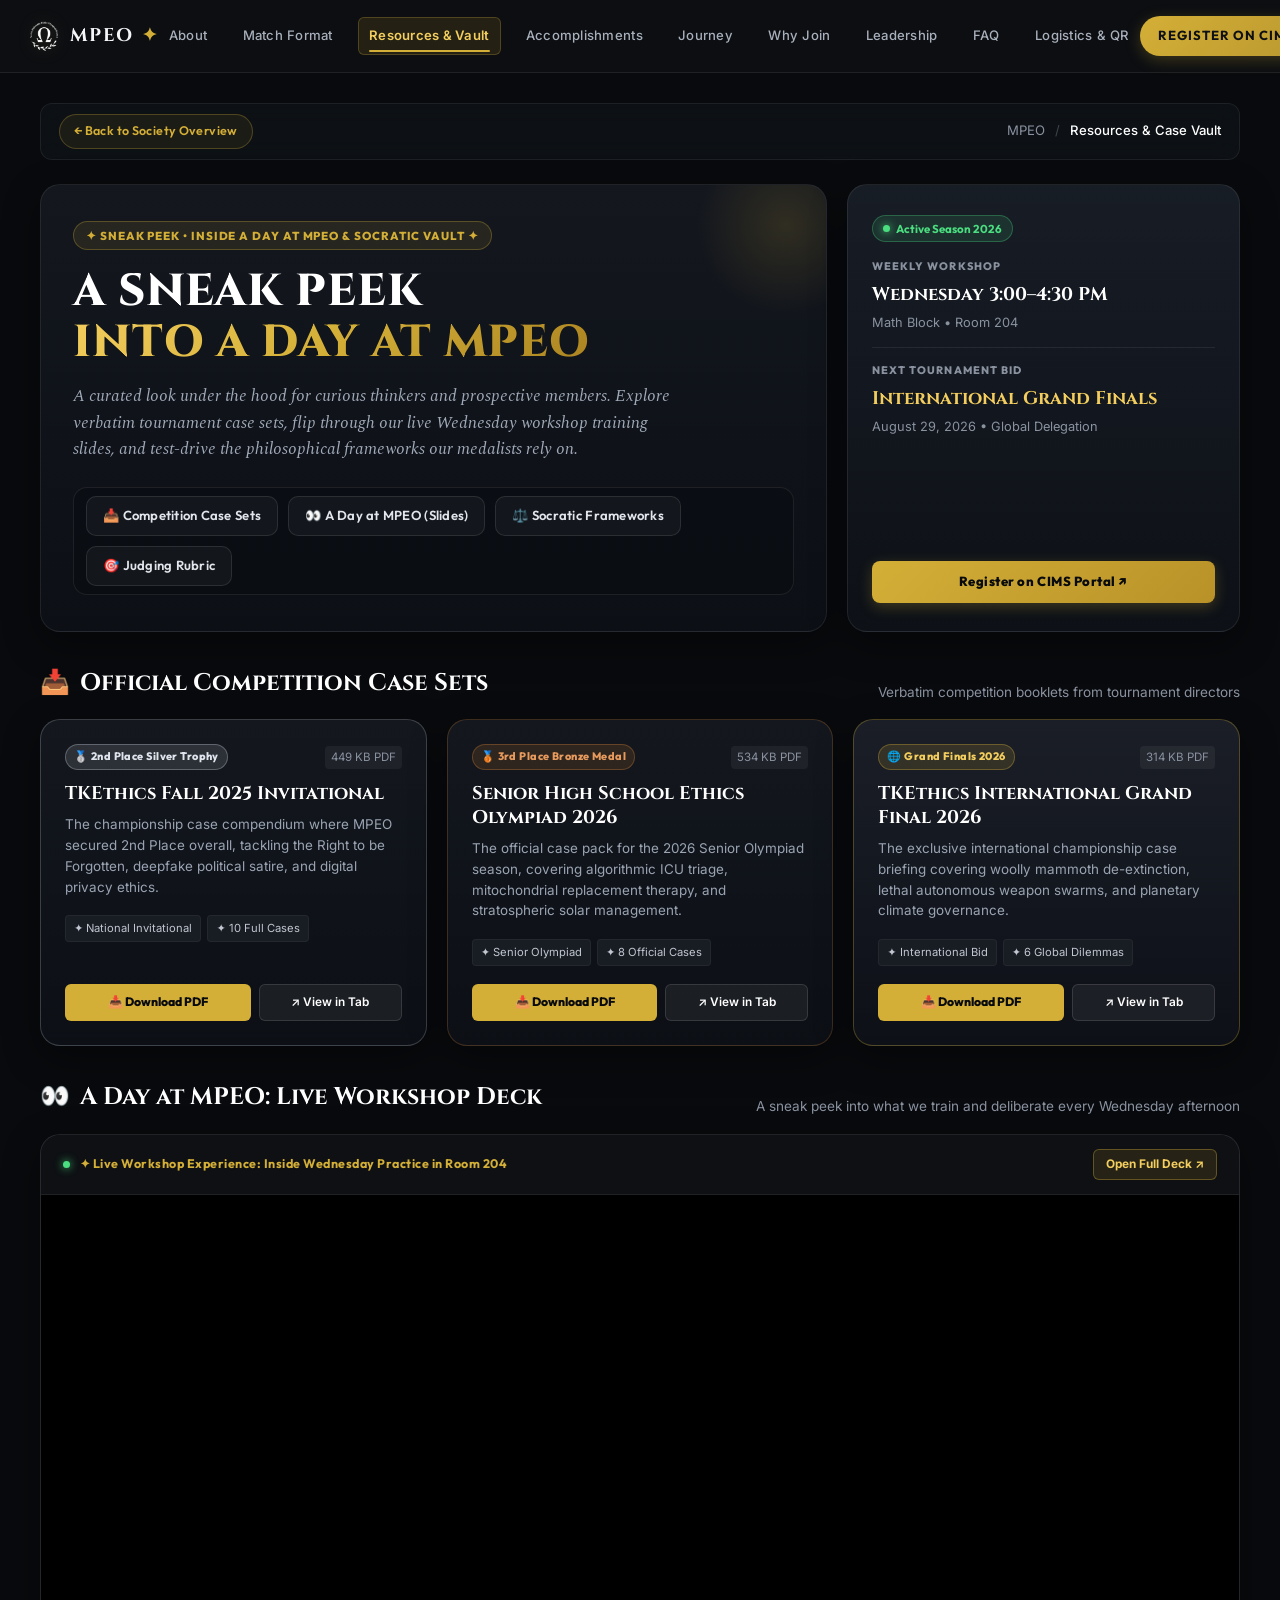
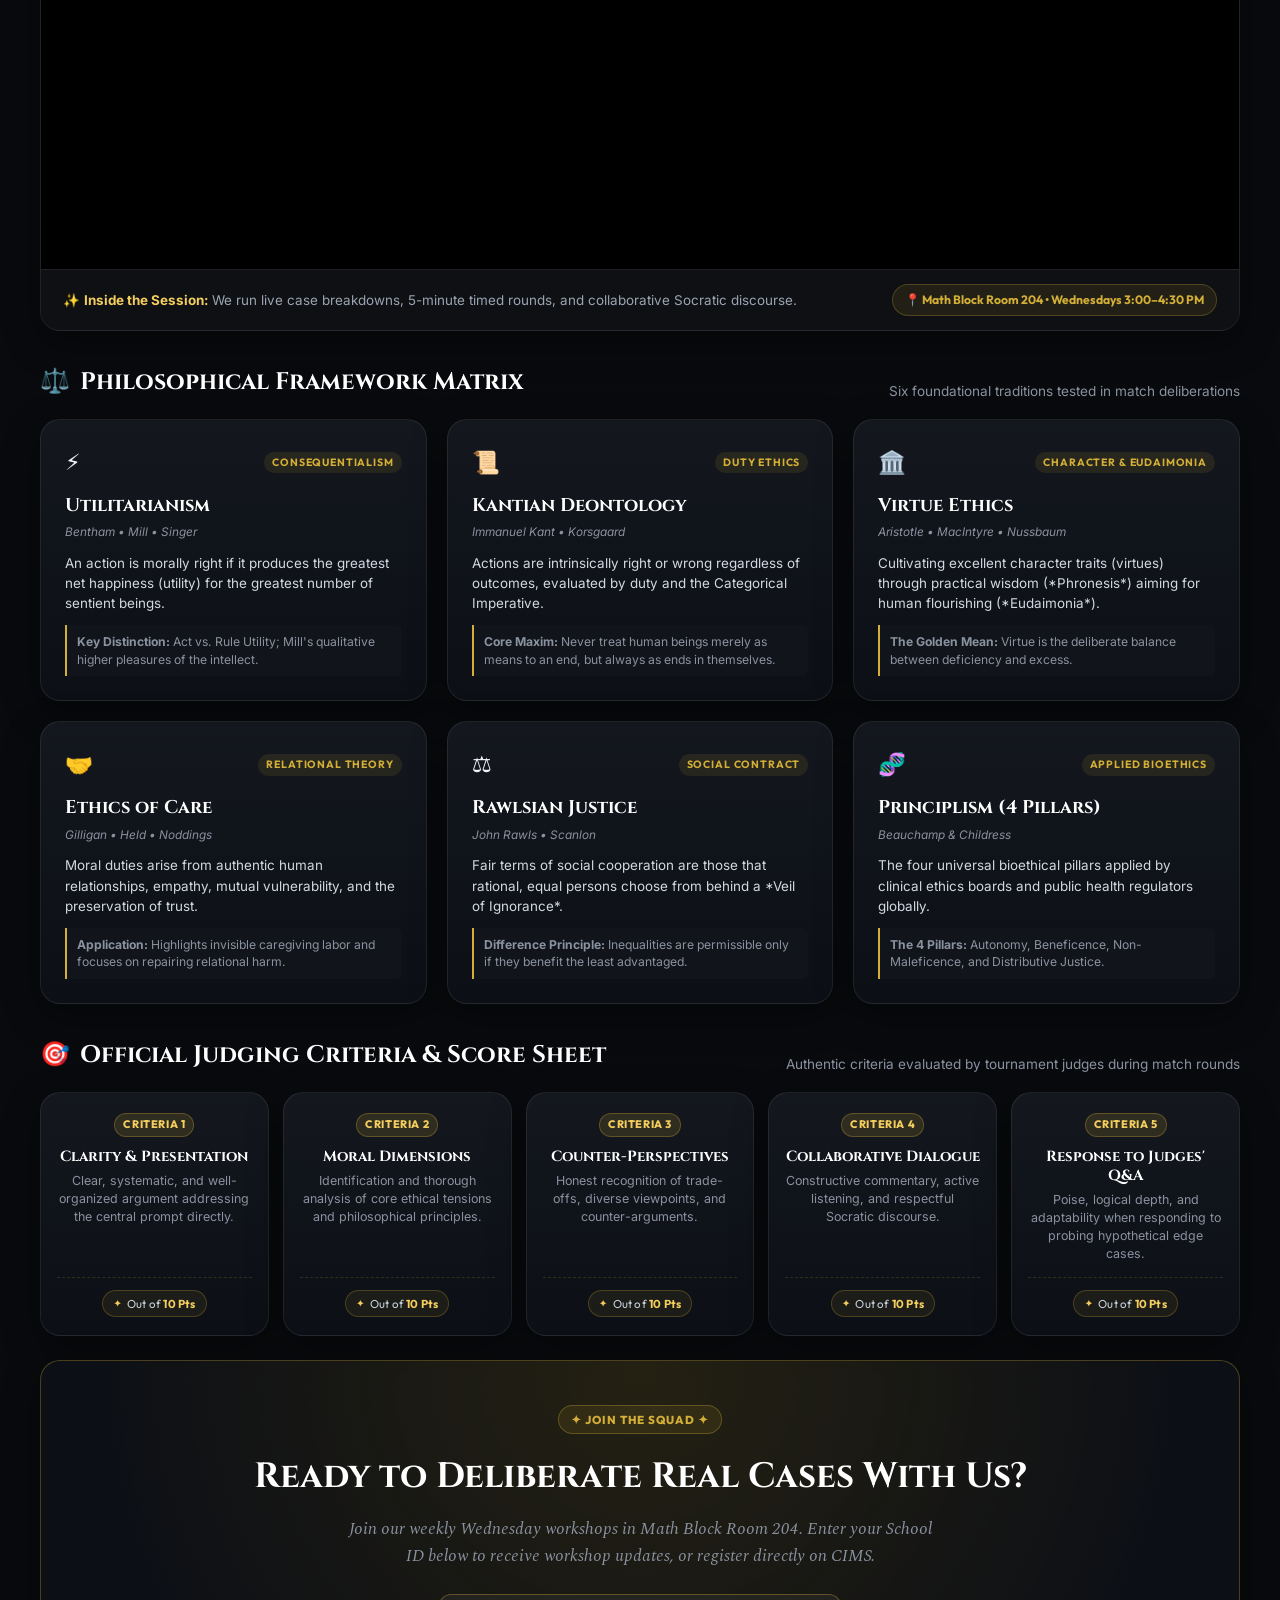
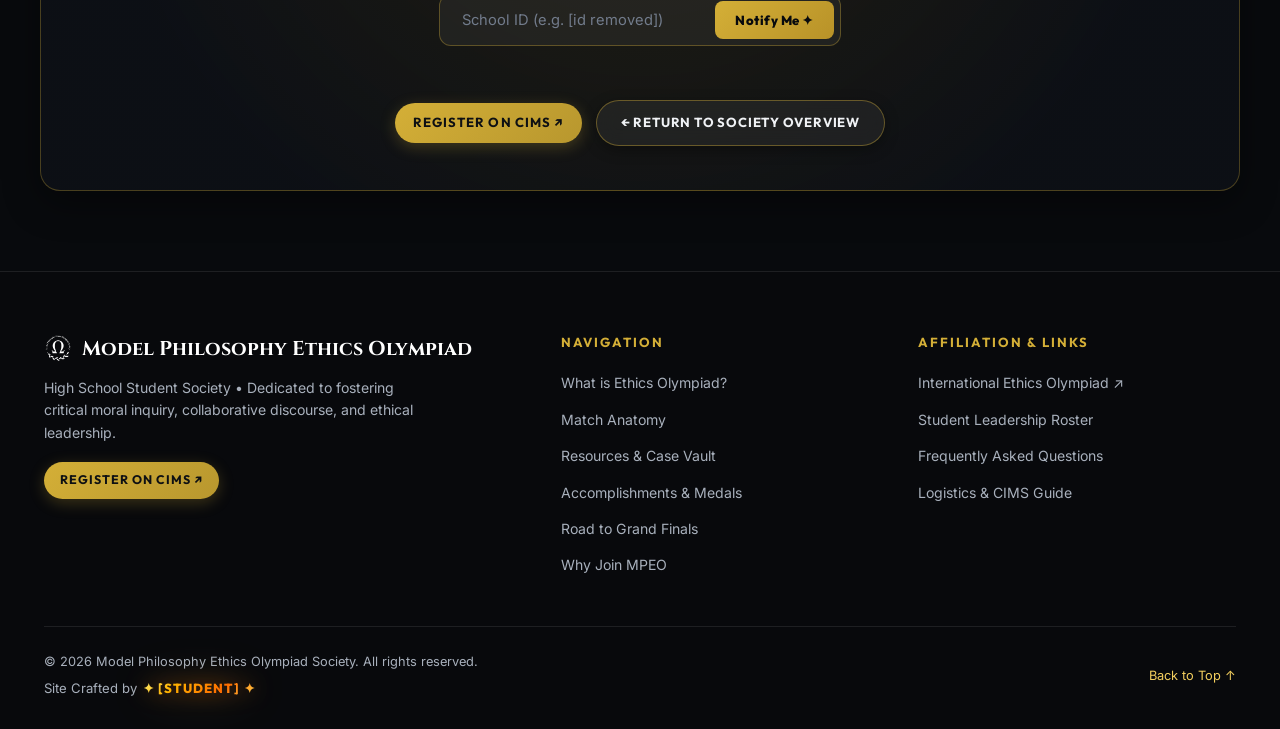
==== commit e2d5e5d9: "feat: redesign resources & cases explorer, add QR code register, and refine aesthetics" ====
--- a/cases.html
+++ b/cases.html
@@ -3,47 +3,28 @@
 <head>
   <meta charset="UTF-8">
   <meta name="viewport" content="width=device-width, initial-scale=1.0">
-  <title>Past Competition Cases & Dilemmas | Model Philosophy Ethics Olympiad (MPEO)</title>
-  <meta name="description" content="Explore official past competition cases and moral dilemmas from the Senior Ethics Olympiad. Learn how philosophical frameworks apply to AI, bioethics, environmental justice, and law.">
-  <meta name="keywords" content="Ethics Olympiad Cases, Past Cases, Ethics Dilemmas, Philosophy Case Studies, Bioethics, AI Ethics, MPEO">
-  <meta name="theme-color" content="#0E1013">
+  <title>Resources & Case Vault | Model Philosophy Ethics Olympiad (MPEO)</title>
+  <meta name="description" content="Explore official tournament PDF case packs, workshop slide decks, philosophical framework toolkits, and scoring rubrics in a modern Bento Box interface from MPEO.">
+  <meta name="theme-color" content="#080A0D">
 
   <!-- Open Graph Meta Tags -->
-  <meta property="og:title" content="Past Competition Cases | Model Philosophy Ethics Olympiad">
-  <meta property="og:description" content="Explore real-world moral dilemmas from the Ethics Olympiad and see how collaborative philosophical analysis resolves ethical friction.">
+  <meta property="og:title" content="Resources & Case Vault | Model Philosophy Ethics Olympiad">
+  <meta property="og:description" content="Explore authentic tournament case packs, classroom training slide decks, and ethical framework toolkits in a clean Bento interface.">
   <meta property="og:type" content="website">
   <meta property="og:image" content="assets/team-squad.png">
 
   <!-- Preconnect to Google Fonts -->
   <link rel="preconnect" href="https://fonts.googleapis.com">
   <link rel="preconnect" href="https://fonts.gstatic.com" crossorigin>
-  <link href="https://fonts.googleapis.com/css2?family=Cinzel:wght@500;600;700;800;900&family=Cormorant+Garamond:ital,wght@0,400;0,600;1,400;1,600&family=Inter:wght@300;400;500;600;700&family=Playfair+Display:ital,wght@0,600;0,700;1,600&family=Spectral:ital,wght@0,400;0,500;1,400&family=Outfit:wght@500;600;700&display=swap" rel="stylesheet">
-
-  <link rel="stylesheet" href="style.css?v=2">
+  <link href="https://fonts.googleapis.com/css2?family=Cinzel:wght@500;600;700;800;900&family=Cormorant+Garamond:ital,wght@0,400;0,600;1,400;1,600&family=Inter:wght@300;400;500;600;700&family=Playfair+Display:ital,wght@0,600;0,700;1,600&family=Spectral:ital,wght@0,400;0,500;1,400&family=Outfit:wght@500;600;700;800&display=swap" rel="stylesheet">
+
+  <link rel="stylesheet" href="style.css?v=11">
+  <link rel="stylesheet" href="resources.css?v=11">
   <link rel="icon" type="image/png" href="assets/omega-crest.png?v=3">
-
-  <!-- Synchronous Adaptive Tier Detection -->
-  <script>
-    (function() {
-      const isLite = (
-        window.matchMedia('(max-width: 768px)').matches ||
-        window.matchMedia('(pointer: coarse)').matches ||
-        window.matchMedia('(prefers-reduced-motion: reduce)').matches ||
-        (navigator.deviceMemory && navigator.deviceMemory <= 4) ||
-        (navigator.connection && ['slow-2g', '2g', '3g'].includes(navigator.connection.effectiveType))
-      );
-      if (isLite) {
-        document.documentElement.classList.add('lite-mode-detected');
-      }
-    })();
-  </script>
 </head>
-<body class="cases-page">
-
-  <!-- Decorative Greek Watermark Background -->
-  <div class="bg-greek-columns" aria-hidden="true"></div>
-
-  <!-- SECTION 1: STICKY NAVBAR -->
+<body class="resources-bento-body">
+
+  <!-- SECTION: STICKY NAVBAR -->
   <header>
     <nav class="navbar" id="navbar" aria-label="Main Navigation">
       <div class="container navbar-inner">
@@ -55,7 +36,7 @@
         <ul class="nav-menu" id="nav-menu">
           <li><a href="index.html#about" class="nav-link">About</a></li>
           <li><a href="index.html#format" class="nav-link">Match Format</a></li>
-          <li><a href="cases.html" class="nav-link active">Past Cases</a></li>
+          <li><a href="cases.html" class="nav-link active">Resources & Vault</a></li>
           <li><a href="index.html#accomplishments" class="nav-link">Accomplishments</a></li>
           <li><a href="index.html#journey" class="nav-link">Journey</a></li>
           <li><a href="index.html#why-join" class="nav-link">Why Join</a></li>
@@ -72,477 +53,427 @@
     </nav>
   </header>
 
-  <main>
-    <!-- BREADCRUMB BAR -->
-    <div class="cases-breadcrumb-bar">
-      <div class="container">
-        <div class="breadcrumb-inner">
-          <a href="index.html" class="breadcrumb-back-link">
-            <span>←</span>
-            <span>Back to Society Overview</span>
+  <!-- MASTER BENTO DASHBOARD -->
+  <main class="bento-dashboard-wrapper">
+    
+    <!-- Top Breadcrumb Bar -->
+    <div class="bento-top-nav-bar">
+      <a href="index.html" class="bento-back-btn">← Back to Society Overview</a>
+      <div class="bento-breadcrumbs-text">
+        <span>MPEO</span>
+        <span style="opacity: 0.4; margin: 0 6px;">/</span>
+        <span class="highlight">Resources & Case Vault</span>
+      </div>
+    </div>
+
+    <!-- ROW 1: HERO & SIDE INFO BENTO COMPARTMENTS -->
+    <section class="bento-row-hero">
+      <!-- Main Hero Bento (Span 2) -->
+      <div class="bento-box bento-hero-card">
+        <div class="bento-glow-gold"></div>
+        <div>
+          <div class="bento-pill-tag">✦ SNEAK PEEK • INSIDE A DAY AT MPEO & SOCRATIC VAULT ✦</div>
+          <h1 class="bento-hero-title">
+            A SNEAK PEEK <br><span class="gold-gradient-text">INTO A DAY AT MPEO</span>
+          </h1>
+          <p class="bento-hero-paragraph">
+            A curated look under the hood for curious thinkers and prospective members. Explore verbatim tournament case sets, flip through our live Wednesday workshop training slides, and test-drive the philosophical frameworks our medalists rely on.
+          </p>
+        </div>
+        <div class="bento-quick-links-row">
+          <a href="#case-packs" class="bento-nav-btn">📥 Competition Case Sets</a>
+          <a href="#slideshow-theatre" class="bento-nav-btn">👀 A Day at MPEO (Slides)</a>
+          <a href="#frameworks-toolkit" class="bento-nav-btn">⚖️ Socratic Frameworks</a>
+          <a href="#scoring-rubric" class="bento-nav-btn">🎯 Judging Rubric</a>
+        </div>
+      </div>
+
+      <!-- Side Info Bento (Span 1) -->
+      <div class="bento-box bento-side-info-card">
+        <div>
+          <div class="side-status-pill">
+            <span class="status-dot"></span>
+            <span>Active Season 2026</span>
+          </div>
+
+          <div class="side-metric-group">
+            <div class="side-metric-label">WEEKLY WORKSHOP</div>
+            <div class="side-metric-val">Wednesday 3:00–4:30 PM</div>
+            <div class="side-metric-sub">Math Block • Room 204</div>
+          </div>
+
+          <div class="side-bento-divider"></div>
+
+          <div class="side-metric-group">
+            <div class="side-metric-label">NEXT TOURNAMENT BID</div>
+            <div class="side-metric-val gold">International Grand Finals</div>
+            <div class="side-metric-sub">August 29, 2026 • Global Delegation</div>
+          </div>
+        </div>
+
+        <div>
+          <a href="https://webapps.uwcsea.edu.sg/cims/Activities/Student" target="_blank" rel="noopener noreferrer" class="side-cims-btn">
+            Register on CIMS Portal ↗
           </a>
-          <div class="breadcrumb-trail">
-            <a href="index.html">MPEO Home</a>
-            <span class="sep">/</span>
-            <span class="current">Past Competition Cases</span>
-          </div>
-        </div>
-      </div>
-    </div>
-
-    <!-- HERO SECTION -->
-    <section class="cases-hero-section">
-      <div class="container">
-        <div class="cases-hero-banner">
-          <div class="hero-pill-badge">
-            ✦ SOCRATIC ARCHIVE • ETHICS OLYMPIAD CASE PACKS ✦
-          </div>
-          <h1 class="cases-hero-title">
-            PAST COMPETITION <br><span class="gold">CASES & DILEMMAS</span>
-          </h1>
-          <p class="cases-hero-subtitle">
-            In the Ethics Olympiad, cases are drawn from urgent contemporary dilemmas where fundamental moral principles collide. Unlike traditional debate with pre-assigned sides, teams must navigate genuine trade-offs, weigh conflicting duties, and build collaborative philosophical consensus.
-          </p>
-
-          <div class="cases-hero-stats">
-            <div class="hero-stat-pill">
-              <span class="stat-num">8</span>
-              <span class="stat-lbl">Featured Cases</span>
+        </div>
+      </div>
+    </section>
+
+    <!-- ROW 2: AUTHENTIC TOURNAMENT CASE PACKS -->
+    <section id="case-packs">
+      <div class="bento-section-label-bar">
+        <h2 class="bento-section-heading">
+          <span>📥</span>
+          <span>Official Competition Case Sets</span>
+        </h2>
+        <span class="bento-section-subhead">Verbatim competition booklets from tournament directors</span>
+      </div>
+
+      <div class="bento-row-packs">
+        <!-- Pack 1: TKEthics Fall 2025 (Silver Accent) -->
+        <div class="bento-box bento-pack-box silver-accent">
+          <div>
+            <div class="pack-box-top">
+              <span class="pack-tag-pill silver">🥈 2nd Place Silver Trophy</span>
+              <span class="pack-file-size">449 KB PDF</span>
             </div>
-            <div class="hero-stat-pill">
-              <span class="stat-num">5</span>
-              <span class="stat-lbl">Thematic Areas</span>
+            <h3 class="pack-box-title">TKEthics Fall 2025 Invitational</h3>
+            <p class="pack-box-desc">
+              The championship case compendium where MPEO secured 2nd Place overall, tackling the Right to be Forgotten, deepfake political satire, and digital privacy ethics.
+            </p>
+            <div class="pack-box-meta-tags">
+              <span class="pack-meta-pill">✦ National Invitational</span>
+              <span class="pack-meta-pill">✦ 10 Full Cases</span>
             </div>
-            <div class="hero-stat-pill">
-              <span class="stat-num">10+</span>
-              <span class="stat-lbl">Core Frameworks</span>
+          </div>
+          <div class="pack-box-actions">
+            <a href="assets/ethicsresources/2025 TKEthics Fall CASE SET.pdf" download="2025_TKEthics_Fall_CASE_SET.pdf" class="btn-pack-download">
+              📥 Download PDF
+            </a>
+            <a href="assets/ethicsresources/2025 TKEthics Fall CASE SET.pdf" target="_blank" rel="noopener noreferrer" class="btn-pack-view">
+              ↗ View in Tab
+            </a>
+          </div>
+        </div>
+
+        <!-- Pack 2: Senior Olympiad 2026 (Bronze Accent) -->
+        <div class="bento-box bento-pack-box bronze-accent">
+          <div>
+            <div class="pack-box-top">
+              <span class="pack-tag-pill bronze">🥉 3rd Place Bronze Medal</span>
+              <span class="pack-file-size">534 KB PDF</span>
             </div>
-            <button type="button" class="btn-random-case" id="btn-random-case">
-              <span>🎲 Deliberate a Random Case</span>
-            </button>
+            <h3 class="pack-box-title">Senior High School Ethics Olympiad 2026</h3>
+            <p class="pack-box-desc">
+              The official case pack for the 2026 Senior Olympiad season, covering algorithmic ICU triage, mitochondrial replacement therapy, and stratospheric solar management.
+            </p>
+            <div class="pack-box-meta-tags">
+              <span class="pack-meta-pill">✦ Senior Olympiad</span>
+              <span class="pack-meta-pill">✦ 8 Official Cases</span>
+            </div>
+          </div>
+          <div class="pack-box-actions">
+            <a href="assets/ethicsresources/EthicsOlympiadSHSCases2026.pdf" download="EthicsOlympiadSHSCases2026.pdf" class="btn-pack-download">
+              📥 Download PDF
+            </a>
+            <a href="assets/ethicsresources/EthicsOlympiadSHSCases2026.pdf" target="_blank" rel="noopener noreferrer" class="btn-pack-view">
+              ↗ View in Tab
+            </a>
+          </div>
+        </div>
+
+        <!-- Pack 3: Grand Finals 2026 (Gold Accent) -->
+        <div class="bento-box bento-pack-box gold-accent">
+          <div>
+            <div class="pack-box-top">
+              <span class="pack-tag-pill gold">🌐 Grand Finals 2026</span>
+              <span class="pack-file-size">314 KB PDF</span>
+            </div>
+            <h3 class="pack-box-title">TKEthics International Grand Final 2026</h3>
+            <p class="pack-box-desc">
+              The exclusive international championship case briefing covering woolly mammoth de-extinction, lethal autonomous weapon swarms, and planetary climate governance.
+            </p>
+            <div class="pack-box-meta-tags">
+              <span class="pack-meta-pill">✦ International Bid</span>
+              <span class="pack-meta-pill">✦ 6 Global Dilemmas</span>
+            </div>
+          </div>
+          <div class="pack-box-actions">
+            <a href="assets/ethicsresources/Case Set_ TKEthics International Grand Final 2026.pdf" download="TKEthics_International_Grand_Final_2026_Case_Set.pdf" class="btn-pack-download">
+              📥 Download PDF
+            </a>
+            <a href="assets/ethicsresources/Case Set_ TKEthics International Grand Final 2026.pdf" target="_blank" rel="noopener noreferrer" class="btn-pack-view">
+              ↗ View in Tab
+            </a>
           </div>
         </div>
       </div>
     </section>
 
-    <!-- CASE BROWSER & FILTERING SECTION -->
-    <section class="section" id="case-explorer">
-      <div class="container">
-        <div class="cases-filter-container">
-          <!-- Search input -->
-          <div class="case-search-wrapper">
-            <span class="search-icon">🔍</span>
+    <!-- ROW 3: SNEAK PEEK: A DAY AT MPEO WORKSHOP DECK -->
+    <section id="slideshow-theatre">
+      <div class="bento-section-label-bar">
+        <h2 class="bento-section-heading">
+          <span>👀</span>
+          <span>A Day at MPEO: Live Workshop Deck</span>
+        </h2>
+        <span class="bento-section-subhead">A sneak peek into what we train and deliberate every Wednesday afternoon</span>
+      </div>
+
+      <div class="bento-box bento-theatre-card">
+        <div class="theatre-hud-bar">
+          <div class="theatre-hud-left">
+            <span class="status-dot"></span>
+            <span class="theatre-deck-title">✦ Live Workshop Experience: Inside Wednesday Practice in Room 204</span>
+          </div>
+          <a href="https://www.canva.com/design/DAHDJAJqyf4/USw1uX0zH_7bXgzmmbaBqg/view" target="_blank" rel="noopener noreferrer" class="theatre-canva-out-btn">
+            Open Full Deck ↗
+          </a>
+        </div>
+
+        <div class="theatre-viewport-container">
+          <iframe 
+            src="https://www.canva.com/design/DAHDJAJqyf4/USw1uX0zH_7bXgzmmbaBqg/view?embed" 
+            allowfullscreen="allowfullscreen" 
+            allow="fullscreen" 
+            loading="lazy" 
+            class="theatre-canva-iframe"
+            title="A Day at MPEO Workshop Slide Deck"
+          ></iframe>
+        </div>
+
+        <div class="theatre-footer-bar">
+          <div class="theatre-tip-text">
+            ✨ <strong>Inside the Session:</strong> We run live case breakdowns, 5-minute timed rounds, and collaborative Socratic discourse.
+          </div>
+          <div class="theatre-schedule-tag">
+            📍 Math Block Room 204 • Wednesdays 3:00–4:30 PM
+          </div>
+        </div>
+      </div>
+    </section>
+
+    <!-- ROW 4: PHILOSOPHICAL FRAMEWORK MATRIX -->
+    <section id="frameworks-toolkit">
+      <div class="bento-section-label-bar">
+        <h2 class="bento-section-heading">
+          <span>⚖️</span>
+          <span>Philosophical Framework Matrix</span>
+        </h2>
+        <span class="bento-section-subhead">Six foundational traditions tested in match deliberations</span>
+      </div>
+
+      <div class="bento-row-frameworks">
+        <!-- 1. Utilitarianism -->
+        <div class="bento-box bento-framework-box">
+          <div class="framework-top-row">
+            <span class="framework-icon">⚡</span>
+            <span class="framework-badge">Consequentialism</span>
+          </div>
+          <h3 class="framework-title">Utilitarianism</h3>
+          <div class="framework-thinkers">Bentham • Mill • Singer</div>
+          <p class="framework-core-text">
+            An action is morally right if it produces the greatest net happiness (utility) for the greatest number of sentient beings.
+          </p>
+          <div class="framework-insight-box">
+            <strong>Key Distinction:</strong> Act vs. Rule Utility; Mill's qualitative higher pleasures of the intellect.
+          </div>
+        </div>
+
+        <!-- 2. Kantian Deontology -->
+        <div class="bento-box bento-framework-box">
+          <div class="framework-top-row">
+            <span class="framework-icon">📜</span>
+            <span class="framework-badge">Duty Ethics</span>
+          </div>
+          <h3 class="framework-title">Kantian Deontology</h3>
+          <div class="framework-thinkers">Immanuel Kant • Korsgaard</div>
+          <p class="framework-core-text">
+            Actions are intrinsically right or wrong regardless of outcomes, evaluated by duty and the Categorical Imperative.
+          </p>
+          <div class="framework-insight-box">
+            <strong>Core Maxim:</strong> Never treat human beings merely as means to an end, but always as ends in themselves.
+          </div>
+        </div>
+
+        <!-- 3. Aristotelian Virtue Ethics -->
+        <div class="bento-box bento-framework-box">
+          <div class="framework-top-row">
+            <span class="framework-icon">🏛️</span>
+            <span class="framework-badge">Character & Eudaimonia</span>
+          </div>
+          <h3 class="framework-title">Virtue Ethics</h3>
+          <div class="framework-thinkers">Aristotle • MacIntyre • Nussbaum</div>
+          <p class="framework-core-text">
+            Cultivating excellent character traits (virtues) through practical wisdom (*Phronesis*) aiming for human flourishing (*Eudaimonia*).
+          </p>
+          <div class="framework-insight-box">
+            <strong>The Golden Mean:</strong> Virtue is the deliberate balance between deficiency and excess.
+          </div>
+        </div>
+
+        <!-- 4. Care Ethics -->
+        <div class="bento-box bento-framework-box">
+          <div class="framework-top-row">
+            <span class="framework-icon">🤝</span>
+            <span class="framework-badge">Relational Theory</span>
+          </div>
+          <h3 class="framework-title">Ethics of Care</h3>
+          <div class="framework-thinkers">Gilligan • Held • Noddings</div>
+          <p class="framework-core-text">
+            Moral duties arise from authentic human relationships, empathy, mutual vulnerability, and the preservation of trust.
+          </p>
+          <div class="framework-insight-box">
+            <strong>Application:</strong> Highlights invisible caregiving labor and focuses on repairing relational harm.
+          </div>
+        </div>
+
+        <!-- 5. Rawlsian Justice -->
+        <div class="bento-box bento-framework-box">
+          <div class="framework-top-row">
+            <span class="framework-icon">⚖️</span>
+            <span class="framework-badge">Social Contract</span>
+          </div>
+          <h3 class="framework-title">Rawlsian Justice</h3>
+          <div class="framework-thinkers">John Rawls • Scanlon</div>
+          <p class="framework-core-text">
+            Fair terms of social cooperation are those that rational, equal persons choose from behind a *Veil of Ignorance*.
+          </p>
+          <div class="framework-insight-box">
+            <strong>Difference Principle:</strong> Inequalities are permissible only if they benefit the least advantaged.
+          </div>
+        </div>
+
+        <!-- 6. Biomedical Principles Quartet -->
+        <div class="bento-box bento-framework-box">
+          <div class="framework-top-row">
+            <span class="framework-icon">🧬</span>
+            <span class="framework-badge">Applied Bioethics</span>
+          </div>
+          <h3 class="framework-title">Principlism (4 Pillars)</h3>
+          <div class="framework-thinkers">Beauchamp & Childress</div>
+          <p class="framework-core-text">
+            The four universal bioethical pillars applied by clinical ethics boards and public health regulators globally.
+          </p>
+          <div class="framework-insight-box">
+            <strong>The 4 Pillars:</strong> Autonomy, Beneficence, Non-Maleficence, and Distributive Justice.
+          </div>
+        </div>
+      </div>
+    </section>
+
+    <!-- ROW 5: OFFICIAL SCORING RUBRIC -->
+    <section id="scoring-rubric">
+      <div class="bento-section-label-bar">
+        <h2 class="bento-section-heading">
+          <span>🎯</span>
+          <span>Official Judging Criteria & Score Sheet</span>
+        </h2>
+        <span class="bento-section-subhead">Authentic criteria evaluated by tournament judges during match rounds</span>
+      </div>
+
+      <div class="bento-row-rubric">
+        <div class="bento-box bento-rubric-card">
+          <span class="rubric-pill">CRITERIA 1</span>
+          <h4 class="rubric-heading">Clarity & Presentation</h4>
+          <p class="rubric-text">Clear, systematic, and well-organized argument addressing the central prompt directly.</p>
+          <div class="rubric-score-footer">
+            <span class="rubric-score-badge">
+              <span class="rubric-score-icon">✦</span>
+              <span class="rubric-score-text">Out of <strong>10 Pts</strong></span>
+            </span>
+          </div>
+        </div>
+
+        <div class="bento-box bento-rubric-card">
+          <span class="rubric-pill">CRITERIA 2</span>
+          <h4 class="rubric-heading">Moral Dimensions</h4>
+          <p class="rubric-text">Identification and thorough analysis of core ethical tensions and philosophical principles.</p>
+          <div class="rubric-score-footer">
+            <span class="rubric-score-badge">
+              <span class="rubric-score-icon">✦</span>
+              <span class="rubric-score-text">Out of <strong>10 Pts</strong></span>
+            </span>
+          </div>
+        </div>
+
+        <div class="bento-box bento-rubric-card">
+          <span class="rubric-pill">CRITERIA 3</span>
+          <h4 class="rubric-heading">Counter-Perspectives</h4>
+          <p class="rubric-text">Honest recognition of trade-offs, diverse viewpoints, and counter-arguments.</p>
+          <div class="rubric-score-footer">
+            <span class="rubric-score-badge">
+              <span class="rubric-score-icon">✦</span>
+              <span class="rubric-score-text">Out of <strong>10 Pts</strong></span>
+            </span>
+          </div>
+        </div>
+
+        <div class="bento-box bento-rubric-card">
+          <span class="rubric-pill">CRITERIA 4</span>
+          <h4 class="rubric-heading">Collaborative Dialogue</h4>
+          <p class="rubric-text">Constructive commentary, active listening, and respectful Socratic discourse.</p>
+          <div class="rubric-score-footer">
+            <span class="rubric-score-badge">
+              <span class="rubric-score-icon">✦</span>
+              <span class="rubric-score-text">Out of <strong>10 Pts</strong></span>
+            </span>
+          </div>
+        </div>
+
+        <div class="bento-box bento-rubric-card">
+          <span class="rubric-pill">CRITERIA 5</span>
+          <h4 class="rubric-heading">Response to Judges' Q&A</h4>
+          <p class="rubric-text">Poise, logical depth, and adaptability when responding to probing hypothetical edge cases.</p>
+          <div class="rubric-score-footer">
+            <span class="rubric-score-badge">
+              <span class="rubric-score-icon">✦</span>
+              <span class="rubric-score-text">Out of <strong>10 Pts</strong></span>
+            </span>
+          </div>
+        </div>
+      </div>
+    </section>
+
+    <!-- ROW 6: CALL TO ACTION BENTO BOX & INLINE SCHOOL ID CAPTURE -->
+    <section>
+      <div class="bento-box bento-cta-box">
+        <div class="bento-pill-tag" style="margin: 0 auto 14px;">✦ JOIN THE SQUAD ✦</div>
+        <h2 class="bento-cta-title">Ready to Deliberate Real Cases With Us?</h2>
+        <p class="bento-cta-sub">
+          Join our weekly Wednesday workshops in Math Block Room 204. Enter your School ID below to receive workshop updates, or register directly on CIMS.
+        </p>
+
+        <!-- Inline School ID Capture Form -->
+        <div class="bento-interest-form-wrapper">
+          <form class="bento-interest-form" id="interest-form">
             <input 
               type="text" 
-              id="case-search-input" 
-              class="case-search-input" 
-              placeholder="Search cases by keyword, dilemma, stakeholder, or ethical theory (e.g. CRISPR, Utilitarianism, AI)..."
-              aria-label="Search cases"
+              class="bento-interest-input" 
+              id="interest-email" 
+              placeholder="School ID (e.g. [id removed])" 
+              required
+              aria-label="Enter your School ID"
             >
-            <button type="button" id="search-clear-btn" class="search-clear-btn" aria-label="Clear search" style="display: none;">✕</button>
-          </div>
-
-          <!-- Category filter buttons -->
-          <div class="case-category-filters" role="tablist" aria-label="Filter cases by theme">
-            <button type="button" class="case-filter-btn active" data-filter="all" role="tab" aria-selected="true">
-              All Cases <span class="filter-count">(8)</span>
+            <button type="submit" class="bento-interest-submit-btn" id="interest-submit-btn">
+              Notify Me ✦
             </button>
-            <button type="button" class="case-filter-btn" data-filter="ai" role="tab" aria-selected="false">
-              🤖 AI & Technology <span class="filter-count">(2)</span>
-            </button>
-            <button type="button" class="case-filter-btn" data-filter="bioethics" role="tab" aria-selected="false">
-              🧬 Bioethics & Medicine <span class="filter-count">(2)</span>
-            </button>
-            <button type="button" class="case-filter-btn" data-filter="environment" role="tab" aria-selected="false">
-              🌿 Environmental Justice <span class="filter-count">(2)</span>
-            </button>
-            <button type="button" class="case-filter-btn" data-filter="governance" role="tab" aria-selected="false">
-              🏛️ Law & Governance <span class="filter-count">(1)</span>
-            </button>
-            <button type="button" class="case-filter-btn" data-filter="media" role="tab" aria-selected="false">
-              🎭 Media, Truth & Autonomy <span class="filter-count">(1)</span>
-            </button>
-          </div>
-
-          <div class="cases-results-meta">
-            <span id="cases-count-label">Showing all 8 tournament cases</span>
-          </div>
-        </div>
-
-        <!-- CASES GRID -->
-        <div class="cases-grid" id="cases-grid">
-          <!-- Cases injected via JavaScript and server-rendered below for instant visibility -->
-
-          <!-- CASE 01 -->
-          <article class="case-card" data-category="ai bioethics" data-id="case-1">
-            <div class="case-card-header">
-              <div class="case-number-tag">CASE 01</div>
-              <div class="case-origin-badge">✦ Senior Olympiad 2025</div>
-            </div>
-            <div class="case-category-pill">🤖 AI & Biomedical Ethics</div>
-            <h3 class="case-title">The Autonomous Triage Protocol</h3>
-            <p class="case-summary">
-              When an intensive care unit faces severe ventilator shortages, a neural network prioritizes patients by maximizing Quality-Adjusted Life Years (QALYs), creating deep tension between utilitarian efficiency and deontological duties of non-discrimination.
-            </p>
-            <div class="case-tension-tags">
-              <span class="tension-tag">Utility vs. Human Dignity</span>
-              <span class="tension-tag">Algorithmic Bias</span>
-              <span class="tension-tag">Distributive Justice</span>
-            </div>
-            <div class="case-card-footer">
-              <button type="button" class="btn-inspect-case" data-case-target="case-1">
-                <span>Examine Case Dossier</span>
-                <span class="arrow">✦</span>
-              </button>
-            </div>
-          </article>
-
-          <!-- CASE 02 -->
-          <article class="case-card" data-category="environment" data-id="case-2">
-            <div class="case-card-header">
-              <div class="case-number-tag">CASE 02</div>
-              <div class="case-origin-badge">✦ Grand Finals Prep</div>
-            </div>
-            <div class="case-category-pill">🌿 Environmental & Climate Ethics</div>
-            <h3 class="case-title">De-Extinction and Ecological Hubris</h3>
-            <p class="case-summary">
-              A synthetic biology consortium resurrects a woolly mammoth proxy to combat Arctic permafrost thaw. While proponents cite carbon mitigation, indigenous councils and conservationists fear unpredictable ecological disruption and moral hazard.
-            </p>
-            <div class="case-tension-tags">
-              <span class="tension-tag">Anthropocentrism vs. Ecocentrism</span>
-              <span class="tension-tag">Technofix Moral Hazard</span>
-              <span class="tension-tag">Indigenous Sovereignty</span>
-            </div>
-            <div class="case-card-footer">
-              <button type="button" class="btn-inspect-case" data-case-target="case-2">
-                <span>Examine Case Dossier</span>
-                <span class="arrow">✦</span>
-              </button>
-            </div>
-          </article>
-
-          <!-- CASE 03 -->
-          <article class="case-card" data-category="governance media" data-id="case-3">
-            <div class="case-card-header">
-              <div class="case-number-tag">CASE 03</div>
-              <div class="case-origin-badge">✦ TKEthics Invitational 2025</div>
-            </div>
-            <div class="case-category-pill">🏛️ Law & Digital Human Rights</div>
-            <h3 class="case-title">The Right to Forget vs. The Public Record</h3>
-            <p class="case-summary">
-              A reformed activist convicted of civil disobedience ten years ago petitions search engines to delist arrest records to rebuild her professional livelihood, sparking a constitutional debate against journalists preserving public integrity.
-            </p>
-            <div class="case-tension-tags">
-              <span class="tension-tag">Rehabilitation vs. Historical Truth</span>
-              <span class="tension-tag">Informational Privacy</span>
-              <span class="tension-tag">Freedom of Expression</span>
-            </div>
-            <div class="case-card-footer">
-              <button type="button" class="btn-inspect-case" data-case-target="case-3">
-                <span>Examine Case Dossier</span>
-                <span class="arrow">✦</span>
-              </button>
-            </div>
-          </article>
-
-          <!-- CASE 04 -->
-          <article class="case-card" data-category="bioethics" data-id="case-4">
-            <div class="case-card-header">
-              <div class="case-number-tag">CASE 04</div>
-              <div class="case-origin-badge">✦ Senior Olympiad Podium Round</div>
-            </div>
-            <div class="case-category-pill">🧬 Bioethics & Genetics</div>
-            <h3 class="case-title">CRISPR Germline Enhancement & Meritocracy</h3>
-            <p class="case-summary">
-              A bioethics council debates approving heritable embryonic gene edits for cognitive longevity and environmental resilience. Wealthy families move to purchase enhancements, threatening to encode social stratification directly into biology.
-            </p>
-            <div class="case-tension-tags">
-              <span class="tension-tag">Therapy vs. Enhancement</span>
-              <span class="tension-tag">Intergenerational Consent</span>
-              <span class="tension-tag">Genetic Stratification</span>
-            </div>
-            <div class="case-card-footer">
-              <button type="button" class="btn-inspect-case" data-case-target="case-4">
-                <span>Examine Case Dossier</span>
-                <span class="arrow">✦</span>
-              </button>
-            </div>
-          </article>
-
-          <!-- CASE 05 -->
-          <article class="case-card" data-category="ai governance" data-id="case-5">
-            <div class="case-card-header">
-              <div class="case-number-tag">CASE 05</div>
-              <div class="case-origin-badge">✦ Ethics Olympiad Case Pack</div>
-            </div>
-            <div class="case-category-pill">🤖 AI & Social Justice</div>
-            <h3 class="case-title">Predictive Policing and Feedback Loops</h3>
-            <p class="case-summary">
-              City authorities deploy machine-learning models to forecast neighborhood crime hotspots. While property theft drops citywide, minority neighborhoods experience compounding surveillance loops and disproportionate stop-and-frisk encounters.
-            </p>
-            <div class="case-tension-tags">
-              <span class="tension-tag">Collective Security vs. Liberty</span>
-              <span class="tension-tag">Feedback Bias Loops</span>
-              <span class="tension-tag">Epistemic Injustice</span>
-            </div>
-            <div class="case-card-footer">
-              <button type="button" class="btn-inspect-case" data-case-target="case-5">
-                <span>Examine Case Dossier</span>
-                <span class="arrow">✦</span>
-              </button>
-            </div>
-          </article>
-
-          <!-- CASE 06 -->
-          <article class="case-card" data-category="environment governance" data-id="case-6">
-            <div class="case-card-header">
-              <div class="case-number-tag">CASE 06</div>
-              <div class="case-origin-badge">✦ Grand Finals Roster</div>
-            </div>
-            <div class="case-category-pill">🌿 Environmental & Geopolitical Ethics</div>
-            <h3 class="case-title">Sovereign Stratospheric Geoengineering</h3>
-            <p class="case-summary">
-              A sinking Pacific island nation prepares unilateral stratospheric aerosol injection to halt thermal expansion of oceans after global climate treaties stall, raising profound questions of planetary consent and emergency self-defense.
-            </p>
-            <div class="case-tension-tags">
-              <span class="tension-tag">National Self-Defense vs. Planetary Consent</span>
-              <span class="tension-tag">Precautionary Principle</span>
-              <span class="tension-tag">Intergenerational Equity</span>
-            </div>
-            <div class="case-card-footer">
-              <button type="button" class="btn-inspect-case" data-case-target="case-6">
-                <span>Examine Case Dossier</span>
-                <span class="arrow">✦</span>
-              </button>
-            </div>
-          </article>
-
-          <!-- CASE 07 -->
-          <article class="case-card" data-category="bioethics" data-id="case-7">
-            <div class="case-card-header">
-              <div class="case-number-tag">CASE 07</div>
-              <div class="case-origin-badge">✦ Regional Invitational</div>
-            </div>
-            <div class="case-category-pill">🧬 Bioethics & Professional Autonomy</div>
-            <h3 class="case-title">Cognitive Enhancement in High-Stakes Surgery</h3>
-            <p class="case-summary">
-              Hospitals offer voluntary pharmacological nootropics to surgical teams that reduce fatigue errors by 70%. When malpractice insurance rates drop for medicated surgeons, unmedicated physicians face coercive institutional pressures.
-            </p>
-            <div class="case-tension-tags">
-              <span class="tension-tag">Voluntary Choice vs. Subtle Coercion</span>
-              <span class="tension-tag">Patient Safety vs. Bodily Integrity</span>
-              <span class="tension-tag">Professional Fiduciary Duty</span>
-            </div>
-            <div class="case-card-footer">
-              <button type="button" class="btn-inspect-case" data-case-target="case-7">
-                <span>Examine Case Dossier</span>
-                <span class="arrow">✦</span>
-              </button>
-            </div>
-          </article>
-
-          <!-- CASE 08 -->
-          <article class="case-card" data-category="media governance" data-id="case-8">
-            <div class="case-card-header">
-              <div class="case-number-tag">CASE 08</div>
-              <div class="case-origin-badge">✦ Senior Olympiad Case Pack</div>
-            </div>
-            <div class="case-category-pill">🎭 Media, Truth & Autonomy</div>
-            <h3 class="case-title">AI Parody and Democratic Epistemic Integrity</h3>
-            <p class="case-summary">
-              A satirical political candidate releases hyper-realistic synthetic audio of rivals confessing to corporate influence. Though labeled as parody in small text, millions believe the clips, destabilizing the voting public's trust in authentic evidence.
-            </p>
-            <div class="case-tension-tags">
-              <span class="tension-tag">Satirical Free Speech vs. Epistemic Truth</span>
-              <span class="tension-tag">Democratic Integrity</span>
-              <span class="tension-tag">Virtue Ethics & Truthfulness</span>
-            </div>
-            <div class="case-card-footer">
-              <button type="button" class="btn-inspect-case" data-case-target="case-8">
-                <span>Examine Case Dossier</span>
-                <span class="arrow">✦</span>
-              </button>
-            </div>
-          </article>
+          </form>
+          <div class="bento-interest-status" id="interest-status"></div>
+        </div>
+
+        <div class="bento-cta-btn-group">
+          <a href="https://webapps.uwcsea.edu.sg/cims/Activities/Student" target="_blank" rel="noopener noreferrer" class="btn-cta-gold">
+            Register on CIMS ↗
+          </a>
+          <a href="index.html" class="btn-cta-return">
+            ← Return to Society Overview
+          </a>
         </div>
       </div>
     </section>
 
-    <!-- SECTION: THE SOCRATIC DELIBERATION METHOD -->
-    <section class="section" style="background: radial-gradient(circle at 50% 50%, #15181F 0%, #0E1013 100%);">
-      <div class="container">
-        <div class="section-header">
-          <div class="section-tag">COMPETITIVE METHODOLOGY</div>
-          <h2 class="section-title">How MPEO Deliberates Any Case</h2>
-          <p class="section-subtitle">The 5-step analytical framework taught in our weekly workshops to systematically deconstruct moral dilemmas.</p>
-        </div>
-
-        <div class="methodology-grid">
-          <div class="methodology-step-card">
-            <div class="step-badge">STEP 01</div>
-            <div class="step-icon">🎯</div>
-            <h3 class="step-title">Isolate Core Friction</h3>
-            <p class="step-desc">
-              Identify the genuine moral disagreement beneath emotional rhetoric. Distinguish empirical uncertainties from fundamental value conflicts (e.g. Autonomy vs. Beneficence).
-            </p>
-          </div>
-
-          <div class="methodology-step-card">
-            <div class="step-badge">STEP 02</div>
-            <div class="step-icon">👥</div>
-            <h3 class="step-title">Map All Stakeholders</h3>
-            <p class="step-desc">
-              Chart the direct and indirect impacts on all affected groups, paying special attention to disenfranchised voices, non-human entities, and future generations.
-            </p>
-          </div>
-
-          <div class="methodology-step-card">
-            <div class="step-badge">STEP 03</div>
-            <div class="step-icon">⚖️</div>
-            <h3 class="step-title">Apply Ethical Lenses</h3>
-            <p class="step-desc">
-              Evaluate the dilemma across major philosophical traditions: Utilitarian utility, Kantian categorical duties, Aristotelian virtue, Gilligan's Care Ethics, and Rawlsian justice.
-            </p>
-          </div>
-
-          <div class="methodology-step-card">
-            <div class="step-badge">STEP 04</div>
-            <div class="step-icon">🔍</div>
-            <h3 class="step-title">Acknowledge Trade-offs</h3>
-            <p class="step-desc">
-              Intellectual honesty is paramount. No legitimate dilemma has a cost-free solution. Explicitly acknowledge the moral sacrifices required by your chosen stance.
-            </p>
-          </div>
-
-          <div class="methodology-step-card">
-            <div class="step-badge">STEP 05</div>
-            <div class="step-icon">🤝</div>
-            <h3 class="step-title">Collaborative Synthesis</h3>
-            <p class="step-desc">
-              Listen actively to the opposing team's perspective. Synthesize their constructive critique into a refined, robust policy recommendation that judges reward.
-            </p>
-          </div>
-        </div>
-      </div>
-    </section>
-
-    <!-- SECTION: CALL TO ACTION BANNER -->
-    <section class="section" style="padding-top: 40px;">
-      <div class="container">
-        <div class="cases-cta-box">
-          <div class="cta-crest-glow"></div>
-          <div class="section-tag">JOIN THE DELIBERATION</div>
-          <h2 style="font-family: var(--font-display); font-size: 2.2rem; color: #FFFFFF; margin-bottom: 16px;">
-            Ready to Analyze Real Cases With Us?
-          </h2>
-          <p style="font-family: var(--font-serif-body); font-style: italic; font-size: 1.15rem; color: var(--color-text-secondary); max-width: 650px; margin: 0 auto 28px;">
-            Join our weekly Wednesday workshops where we break down fresh competition case packs, run practice deliberations, and prepare for national and international podiums.
-          </p>
-          <div class="cases-cta-actions">
-            <a href="https://webapps.uwcsea.edu.sg/cims/Activities/Student" target="_blank" rel="noopener noreferrer" class="btn-cta-gold">
-              Register on CIMS ↗
-            </a>
-            <a href="index.html#interest" class="btn-cta-secondary">
-              Express Interest / Notify Me ✦
-            </a>
-            <a href="index.html" class="btn-cta-ghost">
-              ← Return to Main Page
-            </a>
-          </div>
-        </div>
-      </div>
-    </section>
   </main>
-
-  <!-- INTERACTIVE CASE DOSSIER MODAL -->
-  <div class="case-modal-backdrop" id="case-modal" aria-hidden="true" role="dialog" aria-modal="true" aria-labelledby="modal-case-title">
-    <div class="case-modal-container">
-      <button type="button" class="case-modal-close" id="case-modal-close-btn" aria-label="Close case dossier">✕</button>
-      
-      <div class="case-modal-header">
-        <div class="modal-meta-row">
-          <span class="modal-case-code" id="modal-case-code">CASE 01</span>
-          <span class="modal-case-origin" id="modal-case-origin">✦ Senior Olympiad 2025</span>
-          <span class="modal-case-category" id="modal-case-category">🤖 AI & Biomedical Ethics</span>
-        </div>
-        <h2 class="modal-case-title" id="modal-case-title">The Autonomous Triage Protocol</h2>
-      </div>
-
-      <!-- Modal Tabs -->
-      <div class="modal-tabs-nav" role="tablist">
-        <button type="button" class="modal-tab-btn active" data-tab="scenario" role="tab" aria-selected="true">
-          📖 Scenario Narrative
-        </button>
-        <button type="button" class="modal-tab-btn" data-tab="stakeholders" role="tab" aria-selected="false">
-          👥 Stakeholder Matrix
-        </button>
-        <button type="button" class="modal-tab-btn" data-tab="frameworks" role="tab" aria-selected="false">
-          ⚖️ Ethical Frameworks
-        </button>
-        <button type="button" class="modal-tab-btn" data-tab="dialogue" role="tab" aria-selected="false">
-          ✦ Socratic Match Analysis
-        </button>
-      </div>
-
-      <!-- Tab Content Area -->
-      <div class="modal-tab-content-area">
-        <!-- TAB 1: SCENARIO -->
-        <div class="modal-tab-pane active" id="tab-scenario">
-          <div class="scenario-lead-box">
-            <span class="quote-icon">“</span>
-            <p id="modal-scenario-text">
-              During a regional health emergency, a metropolitan hospital’s intensive care unit is inundated with critical respiratory failure patients. Facing a strict deficit of ECMO and mechanical ventilator units, the clinical ethics board deploys 'Aegis-Triage'—a validated predictive machine learning system designed to allocate life support.
-            </p>
-          </div>
-          <div class="dossier-sub-section">
-            <h4 class="dossier-sub-title">✦ The Ethical Dilemma</h4>
-            <p id="modal-dilemma-details">
-              The algorithm maximizes cumulative Quality-Adjusted Life Years (QALYs) by deprioritizing individuals with severe chronic comorbidities and elderly patients whose statistical survival probability is lower. However, community advocates note that historical socioeconomic disparities have resulted in higher baseline comorbidity rates among marginalized populations, meaning the algorithm systematically denies care to vulnerable demographic groups.
-            </p>
-          </div>
-          <div class="dossier-sub-section">
-            <h4 class="dossier-sub-title">✦ Guiding Deliberation Questions for Teams</h4>
-            <ul class="dossier-questions-list" id="modal-questions-list">
-              <li>Is a purely utilitarian allocation (maximizing QALYs saved) morally justifiable when it compounds historical systemic injustice?</li>
-              <li>Should a lottery system or 'first-come, first-served' model be favored over algorithmic scoring despite saving fewer total lives?</li>
-              <li>How can medical practitioners balance the duty of individual beneficence with collective public health triage?</li>
-            </ul>
-          </div>
-        </div>
-
-        <!-- TAB 2: STAKEHOLDERS -->
-        <div class="modal-tab-pane" id="tab-stakeholders">
-          <div class="stakeholders-matrix-grid" id="modal-stakeholders-grid">
-            <!-- Dynamic Stakeholder Cards -->
-          </div>
-        </div>
-
-        <!-- TAB 3: FRAMEWORKS -->
-        <div class="modal-tab-pane" id="tab-frameworks">
-          <div class="frameworks-analysis-grid" id="modal-frameworks-grid">
-            <!-- Dynamic Framework Breakdown -->
-          </div>
-        </div>
-
-        <!-- TAB 4: SOCRATIC MATCH ANALYSIS -->
-        <div class="modal-tab-pane" id="tab-dialogue">
-          <div class="socratic-match-walkthrough" id="modal-dialogue-content">
-            <!-- Model Olympiad Round Walkthrough -->
-          </div>
-        </div>
-      </div>
-
-      <!-- Modal Footer -->
-      <div class="case-modal-footer">
-        <div class="modal-footer-nav">
-          <button type="button" class="modal-nav-btn prev" id="modal-prev-case-btn">← Previous Case</button>
-          <span class="modal-case-indicator" id="modal-case-indicator">1 of 8</span>
-          <button type="button" class="modal-nav-btn next" id="modal-next-case-btn">Next Case →</button>
-        </div>
-        <button type="button" class="btn-cta-gold" id="modal-close-action-btn" style="padding: 6px 18px; font-size: 0.82rem;">Done Reading</button>
-      </div>
-    </div>
-  </div>
 
   <!-- SECTION: FOOTER -->
   <footer class="site-footer" id="footer">
@@ -566,7 +497,7 @@
           <ul class="footer-links">
             <li><a href="index.html#about">What is Ethics Olympiad?</a></li>
             <li><a href="index.html#format">Match Anatomy</a></li>
-            <li><a href="cases.html">Past Competition Cases</a></li>
+            <li><a href="cases.html">Resources & Case Vault</a></li>
             <li><a href="index.html#accomplishments">Accomplishments & Medals</a></li>
             <li><a href="index.html#journey">Road to Grand Finals</a></li>
             <li><a href="index.html#why-join">Why Join MPEO</a></li>
@@ -599,6 +530,6 @@
     </div>
   </footer>
 
-  <script src="cases.js"></script>
+  <script src="cases.js?v=10"></script>
 </body>
 </html>
--- a/style.css
+++ b/style.css
@@ -318,11 +318,17 @@
   position: sticky;
   top: 0;
   z-index: 1000;
-  background: var(--glass-bg);
-  backdrop-filter: var(--glass-blur);
-  -webkit-backdrop-filter: var(--glass-blur);
-  border-bottom: var(--glass-border);
+  background: rgba(14, 16, 19, 0.92);
+  backdrop-filter: blur(16px);
+  -webkit-backdrop-filter: blur(16px);
+  border-bottom: 1px solid rgba(255, 255, 255, 0.08);
   transition: var(--transition-normal);
+}
+
+.navbar .container {
+  max-width: 1420px;
+  padding-left: 28px;
+  padding-right: 28px;
 }
 
 .navbar-inner {
@@ -330,17 +336,20 @@
   align-items: center;
   justify-content: space-between;
   height: 72px;
+  width: 100%;
 }
 
 .nav-brand {
   display: flex;
   align-items: center;
-  gap: 12px;
+  gap: 10px;
   font-family: var(--font-display);
   font-weight: 700;
   font-size: 1.15rem;
   letter-spacing: 0.08em;
   color: var(--color-text-primary);
+  white-space: nowrap;
+  flex-shrink: 0;
 }
 
 .nav-brand img {
@@ -351,47 +360,75 @@
 
 .nav-brand-tag {
   color: var(--color-gold-primary);
-  margin-left: 4px;
+  margin-left: 2px;
 }
 
 .nav-menu {
   display: flex;
   align-items: center;
   list-style: none;
-  gap: 24px;
+  gap: clamp(8px, 1.2vw, 18px);
+  margin: 0;
+  padding: 0;
+  white-space: nowrap;
+}
+
+.nav-menu li {
+  display: flex;
+  align-items: center;
+  white-space: nowrap;
 }
 
 .nav-link {
-  font-size: 0.88rem;
+  font-size: 0.82rem;
   font-weight: 500;
   color: var(--color-text-secondary);
   letter-spacing: 0.02em;
   position: relative;
-  padding: 6px 0;
+  padding: 7px 10px;
+  border-radius: 6px;
+  white-space: nowrap;
+  text-decoration: none;
+  transition: all var(--transition-fast);
 }
 
 .nav-link::after {
   content: '';
   position: absolute;
-  bottom: 0;
-  left: 0;
-  width: 0%;
+  bottom: 2px;
+  left: 10px;
+  right: 10px;
   height: 2px;
   background: var(--color-gold-primary);
-  transition: var(--transition-fast);
+  transform: scaleX(0);
+  transition: transform var(--transition-fast);
+  border-radius: 2px;
 }
 
 .nav-link:hover {
-  color: var(--color-text-primary);
+  color: #FFFFFF;
+  background: rgba(255, 255, 255, 0.05);
 }
 
 .nav-link:hover::after {
-  width: 100%;
+  transform: scaleX(1);
+}
+
+.nav-link.active {
+  color: var(--color-gold-hover);
+  background: rgba(212, 175, 55, 0.12);
+  font-weight: 600;
+  border: 1px solid rgba(212, 175, 55, 0.25);
+}
+
+.nav-link.active::after {
+  transform: scaleX(1);
 }
 
 .btn-cta-gold {
   display: inline-flex;
   align-items: center;
+  justify-content: center;
   gap: 8px;
   background: linear-gradient(135deg, var(--color-gold-primary), #B8972E);
   color: #0E1013;
@@ -400,9 +437,12 @@
   font-weight: 700;
   letter-spacing: 0.08em;
   text-transform: uppercase;
-  padding: 10px 20px;
+  padding: 9px 18px;
   border-radius: var(--radius-full);
   box-shadow: 0 4px 15px rgba(212, 175, 55, 0.25);
+  white-space: nowrap;
+  flex-shrink: 0;
+  text-decoration: none;
   transition: var(--transition-fast);
 }
 
@@ -410,6 +450,7 @@
   transform: translateY(-1px);
   background: linear-gradient(135deg, var(--color-gold-hover), var(--color-gold-primary));
   box-shadow: var(--shadow-gold);
+  color: #0E1013;
 }
 
 .btn-cta-outline {
@@ -426,6 +467,7 @@
   text-transform: uppercase;
   padding: 10px 20px;
   border-radius: var(--radius-full);
+  white-space: nowrap;
   transition: var(--transition-fast);
 }
 
@@ -437,10 +479,20 @@
 
 .mobile-menu-toggle {
   display: none;
-  background: transparent;
+  background: rgba(255, 255, 255, 0.05);
+  border: 1px solid rgba(255, 255, 255, 0.12);
+  border-radius: 8px;
   color: var(--color-text-primary);
-  font-size: 1.5rem;
-  padding: 8px;
+  font-size: 1.3rem;
+  padding: 6px 12px;
+  cursor: pointer;
+  transition: all 0.2s ease;
+}
+
+.mobile-menu-toggle:hover {
+  background: rgba(212, 175, 55, 0.15);
+  border-color: var(--color-gold-primary);
+  color: var(--color-gold-hover);
 }
 
 /* ==========================================================================
@@ -653,161 +705,314 @@
 }
 
 /* ==========================================================================
-   SECTION 3: KEY LOGISTICS & QR REGISTRATION PANEL
+   SECTION 11: KEY LOGISTICS & QR REGISTRATION (BENTO GRID)
    ========================================================================== */
-.logistics-card-wrapper {
-  background: #181B22;
-  border: 1px solid var(--color-border-gold);
+.logistics-bento-grid {
+  display: grid;
+  grid-template-columns: 1.7fr 1fr;
+  gap: 20px;
+  align-items: stretch;
+}
+
+.logistics-bento-card {
+  background: linear-gradient(150deg, #171A21 0%, #0F1216 100%);
+  border: 1px solid rgba(212, 175, 55, 0.22);
   border-radius: var(--radius-lg);
-  padding: 40px;
-  box-shadow: 0 20px 50px rgba(0, 0, 0, 0.7);
+  padding: 26px 24px;
   position: relative;
-}
-
-.logistics-grid {
+  overflow: hidden;
+  box-shadow: 0 10px 28px rgba(0, 0, 0, 0.45);
+  display: flex;
+  flex-direction: column;
+  justify-content: space-between;
+  transition: transform 0.35s cubic-bezier(0.16, 1, 0.3, 1),
+              border-color 0.35s cubic-bezier(0.16, 1, 0.3, 1),
+              box-shadow 0.35s cubic-bezier(0.16, 1, 0.3, 1);
+}
+
+.logistics-bento-card::before {
+  content: '';
+  position: absolute;
+  top: 0;
+  left: 24px;
+  right: 24px;
+  height: 2px;
+  background: linear-gradient(90deg, transparent, rgba(212, 175, 55, 0.55), transparent);
+  opacity: 0.35;
+  transition: opacity 0.3s ease;
+}
+
+.logistics-bento-card:hover {
+  transform: translateY(-3px);
+  border-color: rgba(212, 175, 55, 0.5);
+  box-shadow: 0 16px 36px rgba(0, 0, 0, 0.6), 0 0 20px rgba(212, 175, 55, 0.12);
+}
+
+.logistics-bento-card:hover::before {
+  opacity: 1;
+}
+
+.logistics-card-top {
+  display: flex;
+  align-items: center;
+  justify-content: space-between;
+  margin-bottom: 16px;
+  flex-wrap: wrap;
+  gap: 10px;
+}
+
+.logistics-kicker-pill {
+  display: inline-flex;
+  align-items: center;
+  gap: 8px;
+  background: rgba(212, 175, 55, 0.1);
+  border: 1px solid rgba(212, 175, 55, 0.3);
+  border-radius: var(--radius-full);
+  padding: 5px 12px;
+  font-family: var(--font-badge);
+  font-size: 0.72rem;
+  font-weight: 700;
+  letter-spacing: 0.1em;
+  text-transform: uppercase;
+  color: var(--color-gold-hover);
+}
+
+.logistics-kicker-pill.tournament-gold {
+  background: linear-gradient(135deg, rgba(212, 175, 55, 0.18) 0%, rgba(212, 175, 55, 0.06) 100%);
+  border-color: rgba(212, 175, 55, 0.45);
+}
+
+.logistics-header-tag {
+  font-family: var(--font-display);
+  font-size: 0.76rem;
+  letter-spacing: 0.12em;
+  color: var(--color-text-muted);
+  text-transform: uppercase;
+}
+
+.logistics-card-title {
+  font-family: var(--font-display);
+  font-size: 1.15rem;
+  font-weight: 700;
+  letter-spacing: 0.03em;
+  color: #FFFFFF;
+  margin-bottom: 8px;
+  line-height: 1.3;
+}
+
+.logistics-card-desc {
+  font-size: 0.88rem;
+  color: var(--color-text-secondary);
+  line-height: 1.58;
+  margin-bottom: 14px;
+}
+
+.logistics-card-footer {
+  margin-top: auto;
+  padding-top: 12px;
+  border-top: 1px solid rgba(255, 255, 255, 0.08);
+  display: flex;
+  align-items: center;
+}
+
+.logistics-tag-pill {
+  font-family: var(--font-badge);
+  font-size: 0.72rem;
+  font-weight: 600;
+  letter-spacing: 0.08em;
+  text-transform: uppercase;
+  color: var(--color-gold-hover);
+}
+
+/* Card 1: Meeting Tiles */
+.logistics-meeting-boxes {
   display: grid;
-  grid-template-columns: 1.2fr 1fr;
-  gap: 40px;
-  align-items: center;
-}
-
-.logistics-info-block {
+  grid-template-columns: 1fr 1fr;
+  gap: 12px;
+  margin-bottom: 14px;
+}
+
+.meeting-detail-tile {
+  display: flex;
+  align-items: center;
+  gap: 12px;
+  background: rgba(212, 175, 55, 0.05);
+  border: 1px solid rgba(212, 175, 55, 0.18);
+  padding: 12px 14px;
+  border-radius: var(--radius-md);
+  transition: all 0.25s ease;
+}
+
+.meeting-detail-tile:hover {
+  background: rgba(212, 175, 55, 0.09);
+  border-color: rgba(212, 175, 55, 0.35);
+}
+
+.meeting-tile-icon {
+  font-size: 1.4rem;
+  flex-shrink: 0;
+}
+
+.meeting-tile-info {
   display: flex;
   flex-direction: column;
-  gap: 20px;
-}
-
-.meeting-badge-row {
-  display: flex;
-  gap: 16px;
+  gap: 2px;
+}
+
+.meeting-tile-label {
+  font-family: var(--font-badge);
+  font-size: 0.66rem;
+  font-weight: 700;
+  letter-spacing: 0.12em;
+  color: var(--color-gold-hover);
+  text-transform: uppercase;
+}
+
+.meeting-tile-info strong {
+  font-family: var(--font-display);
+  font-size: 0.95rem;
+  color: #FFFFFF;
+  letter-spacing: 0.02em;
+}
+
+.meeting-tile-sub {
+  font-size: 0.75rem;
+  color: var(--color-text-secondary);
+}
+
+.logistics-card-bottom {
+  margin-top: auto;
+  padding-top: 12px;
+  border-top: 1px solid rgba(255, 255, 255, 0.08);
+}
+
+.logistics-note-text {
+  font-size: 0.82rem;
+  color: var(--color-text-secondary);
+  line-height: 1.5;
+  margin: 0;
+}
+
+/* Card 3: CIMS Steps */
+.cims-steps-wrapper {
+  margin-bottom: 8px;
+}
+
+.cims-steps-grid {
+  display: grid;
+  grid-template-columns: repeat(3, 1fr);
+  gap: 10px;
+  margin-top: 12px;
+  margin-bottom: 12px;
+}
+
+.cims-step-item {
+  display: flex;
+  align-items: flex-start;
+  gap: 10px;
+  background: rgba(212, 175, 55, 0.04);
+  border: 1px solid rgba(212, 175, 55, 0.15);
+  padding: 10px 12px;
+  border-radius: var(--radius-sm);
+  transition: all 0.25s ease;
+}
+
+.cims-step-item:hover {
+  background: rgba(212, 175, 55, 0.08);
+  border-color: rgba(212, 175, 55, 0.35);
+}
+
+.step-badge {
+  display: flex;
+  align-items: center;
+  justify-content: center;
+  width: 20px;
+  height: 20px;
+  border-radius: 50%;
+  background: var(--color-gold-primary);
+  color: #0E1013;
+  font-family: var(--font-badge);
+  font-size: 0.72rem;
+  font-weight: 700;
+  flex-shrink: 0;
+  margin-top: 1px;
+}
+
+.step-text {
+  display: flex;
+  flex-direction: column;
+  gap: 2px;
+}
+
+.step-text strong {
+  font-family: var(--font-badge);
+  font-size: 0.78rem;
+  font-weight: 700;
+  color: #FFFFFF;
+}
+
+.step-text span {
+  font-size: 0.72rem;
+  color: var(--color-text-secondary);
+  line-height: 1.3;
+}
+
+.cims-action-row {
+  display: flex;
+  align-items: center;
+  gap: 12px;
   flex-wrap: wrap;
-}
-
-.meeting-badge {
-  display: flex;
-  align-items: center;
-  gap: 10px;
-  background: rgba(212, 175, 55, 0.08);
-  border: 1px solid rgba(212, 175, 55, 0.25);
-  padding: 10px 18px;
-  border-radius: var(--radius-md);
-}
-
-.meeting-badge-icon {
-  font-size: 1.25rem;
-  color: var(--color-gold-primary);
-}
-
-.meeting-badge-text strong {
-  display: block;
-  font-family: var(--font-badge);
-  font-size: 0.95rem;
-  color: #FFFFFF;
-}
-
-.meeting-badge-text span {
-  font-size: 0.8rem;
-  color: var(--color-text-secondary);
-}
-
-.november-callout-box {
-  background: linear-gradient(135deg, rgba(212, 175, 55, 0.1) 0%, rgba(22, 25, 30, 0.7) 100%);
-  border: 1px solid var(--color-border-gold);
-  border-left: 4px solid var(--color-gold-primary);
-  padding: 16px 20px;
-  border-radius: var(--radius-md);
-  box-shadow: 0 4px 20px rgba(0, 0, 0, 0.35);
-}
-
-.november-callout-header {
-  display: flex;
-  align-items: center;
-  gap: 10px;
-  margin-bottom: 8px;
-}
-
-.november-callout-icon {
-  font-size: 1.25rem;
-}
-
-.november-callout-header h4 {
-  font-family: var(--font-display);
-  font-size: 1.02rem;
-  color: var(--color-gold-hover);
-  letter-spacing: 0.03em;
-  margin: 0;
-}
-
-.november-callout-box p {
-  font-size: 0.9rem;
-  color: var(--color-text-primary);
-  line-height: 1.55;
-  margin: 0;
-}
-
-.cims-instructions {
-  background: rgba(0, 0, 0, 0.35);
-  border-left: 3px solid var(--color-gold-primary);
-  padding: 18px 20px;
-  border-radius: 0 var(--radius-md) var(--radius-md) 0;
-}
-
-.cims-instructions h4 {
-  font-family: var(--font-display);
-  font-size: 1rem;
-  color: var(--color-gold-hover);
-  margin-bottom: 6px;
-}
-
-.cims-instructions p {
-  font-size: 0.9rem;
-  color: var(--color-text-secondary);
-  line-height: 1.55;
-}
-
-.qr-interactive-panel {
-  background: #0E1013;
-  border: 2px solid var(--color-border-gold);
-  border-radius: var(--radius-md);
-  padding: 24px;
+  margin-top: auto;
+  padding-top: 14px;
+  border-top: 1px solid rgba(255, 255, 255, 0.08);
+}
+
+/* Card 4: QR Bento Inner */
+.qr-bento-inner {
+  display: flex;
+  flex-direction: column;
+  align-items: center;
+  justify-content: center;
   text-align: center;
-  position: relative;
-  display: flex;
-  flex-direction: column;
-  align-items: center;
-  justify-content: center;
+  padding: 8px 0;
+  flex-grow: 1;
 }
 
 .qr-code-box {
-  width: 190px;
-  height: 190px;
+  width: 145px;
+  height: 145px;
   background: #FFFFFF;
   border-radius: var(--radius-sm);
-  padding: 10px;
+  padding: 8px;
   display: flex;
   align-items: center;
   justify-content: center;
-  margin-bottom: 16px;
+  margin-bottom: 12px;
   box-shadow: 0 4px 16px rgba(0, 0, 0, 0.5);
 }
 
-.qr-placeholder-svg {
+.qr-placeholder-svg,
+.qr-image {
   width: 100%;
   height: 100%;
+  object-fit: contain;
+  display: block;
+  image-rendering: -webkit-optimize-contrast;
+  image-rendering: crisp-edges;
 }
 
 .qr-caption {
   font-family: var(--font-badge);
-  font-size: 0.82rem;
-  font-weight: 700;
-  letter-spacing: 0.12em;
+  font-size: 0.8rem;
+  font-weight: 700;
+  letter-spacing: 0.1em;
   text-transform: uppercase;
   color: var(--color-gold-primary);
-  margin-bottom: 6px;
+  margin-bottom: 4px;
 }
 
 .qr-subcaption {
-  font-size: 0.78rem;
+  font-size: 0.75rem;
   color: var(--color-text-secondary);
 }
 
@@ -817,42 +1022,43 @@
 .about-bento-grid {
   display: grid;
   grid-template-columns: repeat(3, 1fr);
-  gap: 24px;
+  gap: 20px;
   align-items: stretch;
 }
 
 /* Base Bento Card */
 .about-bento-card {
-  background: var(--color-bg-slate-card);
-  border: 1px solid var(--color-border-subtle);
+  background: linear-gradient(150deg, #171A21 0%, #0F1216 100%);
+  border: 1px solid rgba(212, 175, 55, 0.22);
   border-radius: var(--radius-lg);
-  padding: 32px 28px;
+  padding: 26px 24px;
   position: relative;
   overflow: hidden;
-  box-shadow: var(--shadow-card);
+  box-shadow: 0 10px 28px rgba(0, 0, 0, 0.45);
   transition: transform 0.35s cubic-bezier(0.16, 1, 0.3, 1),
               border-color 0.35s cubic-bezier(0.16, 1, 0.3, 1),
               box-shadow 0.35s cubic-bezier(0.16, 1, 0.3, 1);
   display: flex;
   flex-direction: column;
+  justify-content: space-between;
 }
 
 .about-bento-card::before {
   content: '';
   position: absolute;
   top: 0;
-  left: 28px;
-  right: 28px;
+  left: 24px;
+  right: 24px;
   height: 2px;
-  background: linear-gradient(90deg, transparent, rgba(212, 175, 55, 0.45), transparent);
-  opacity: 0;
+  background: linear-gradient(90deg, transparent, rgba(212, 175, 55, 0.55), transparent);
+  opacity: 0.35;
   transition: opacity 0.3s ease;
 }
 
 .about-bento-card:hover {
   transform: translateY(-4px);
-  border-color: var(--color-border-hover);
-  box-shadow: 0 20px 45px rgba(0, 0, 0, 0.6), 0 0 25px rgba(212, 175, 55, 0.12);
+  border-color: rgba(212, 175, 55, 0.5);
+  box-shadow: 0 18px 40px rgba(0, 0, 0, 0.6), 0 0 25px rgba(212, 175, 55, 0.12);
 }
 
 .about-bento-card:hover::before {
@@ -862,30 +1068,17 @@
 /* 1. Core Quote Card (Spans columns 1 and 2 in Row 1) */
 .bento-quote-card {
   grid-column: 1 / 3;
-  background: radial-gradient(circle at top left, rgba(212, 175, 55, 0.09) 0%, #171A21 65%);
-  border: 1px solid rgba(212, 175, 55, 0.3);
-  position: relative;
-}
-
-.bento-quote-watermark {
-  position: absolute;
-  top: -10px;
-  right: 24px;
-  font-family: var(--font-display);
-  font-size: 8rem;
-  line-height: 1;
-  color: rgba(212, 175, 55, 0.07);
-  pointer-events: none;
-  user-select: none;
+  background: radial-gradient(circle at top left, rgba(212, 175, 55, 0.1) 0%, #15181F 70%);
+  border: 1px solid rgba(212, 175, 55, 0.32);
 }
 
 .bento-card-header {
   display: flex;
   align-items: center;
   justify-content: space-between;
-  margin-bottom: 20px;
+  margin-bottom: 16px;
   flex-wrap: wrap;
-  gap: 12px;
+  gap: 10px;
 }
 
 .bento-badge-pill {
@@ -895,9 +1088,9 @@
   background: rgba(212, 175, 55, 0.12);
   border: 1px solid rgba(212, 175, 55, 0.35);
   border-radius: var(--radius-full);
-  padding: 6px 14px;
-  font-family: var(--font-badge);
-  font-size: 0.76rem;
+  padding: 5px 12px;
+  font-family: var(--font-badge);
+  font-size: 0.74rem;
   font-weight: 700;
   letter-spacing: 0.1em;
   text-transform: uppercase;
@@ -915,7 +1108,7 @@
 
 .bento-header-tag {
   font-family: var(--font-display);
-  font-size: 0.8rem;
+  font-size: 0.78rem;
   letter-spacing: 0.12em;
   color: var(--color-text-muted);
   text-transform: uppercase;
@@ -923,16 +1116,16 @@
 
 .bento-quote-content {
   font-family: var(--font-serif-body);
-  font-size: 1.08rem;
-  line-height: 1.75;
+  font-size: 1.04rem;
+  line-height: 1.68;
   color: #E6E9EE;
-  margin-bottom: 24px;
+  margin-bottom: 18px;
   position: relative;
   z-index: 1;
 }
 
 .bento-quote-content p + p {
-  margin-top: 14px;
+  margin-top: 10px;
 }
 
 .gold-highlight {
@@ -947,7 +1140,7 @@
   display: flex;
   align-items: center;
   justify-content: space-between;
-  padding-top: 18px;
+  padding-top: 16px;
   border-top: 1px solid rgba(255, 255, 255, 0.08);
   margin-top: auto;
   flex-wrap: wrap;
@@ -957,37 +1150,17 @@
 .bento-quote-author {
   display: flex;
   align-items: center;
-  gap: 12px;
+  gap: 10px;
 }
 
 .author-icon {
-  font-size: 1.4rem;
-}
-
-.bento-quote-author strong {
-  display: block;
-  font-family: var(--font-badge);
-  font-size: 0.88rem;
-  color: var(--color-gold-hover);
-  letter-spacing: 0.04em;
+  font-size: 1.25rem;
 }
 
 .author-meta {
   font-size: 0.78rem;
   color: var(--color-text-muted);
-}
-
-.bento-quote-chip {
-  font-family: var(--font-badge);
-  font-size: 0.75rem;
-  font-weight: 600;
-  letter-spacing: 0.08em;
-  text-transform: uppercase;
-  color: var(--color-text-secondary);
-  background: rgba(255, 255, 255, 0.05);
-  border: 1px solid rgba(255, 255, 255, 0.1);
-  padding: 5px 12px;
-  border-radius: var(--radius-sm);
+  letter-spacing: 0.02em;
 }
 
 .bento-quote-cases-btn {
@@ -995,13 +1168,13 @@
   align-items: center;
   gap: 8px;
   font-family: var(--font-badge);
-  font-size: 0.78rem;
+  font-size: 0.76rem;
   font-weight: 600;
   letter-spacing: 0.08em;
   text-transform: uppercase;
   color: var(--color-gold-hover);
   background: linear-gradient(135deg, rgba(212, 175, 55, 0.14) 0%, rgba(212, 175, 55, 0.05) 100%);
-  border: 1px solid rgba(212, 175, 55, 0.45);
+  border: 1px solid rgba(212, 175, 55, 0.4);
   padding: 6px 14px;
   border-radius: var(--radius-sm);
   text-decoration: none;
@@ -1020,7 +1193,7 @@
 
 .bento-quote-cases-btn .btn-arrow {
   display: inline-block;
-  font-size: 0.95rem;
+  font-size: 0.9rem;
   transition: transform 0.25s cubic-bezier(0.16, 1, 0.3, 1);
   color: var(--color-gold-hover);
 }
@@ -1036,9 +1209,9 @@
   grid-row: 1 / 3;
   padding: 0;
   position: relative;
-  min-height: 520px;
+  min-height: 480px;
   background: #0B0D10;
-  border: 1px solid rgba(212, 175, 55, 0.35);
+  border: 1px solid rgba(212, 175, 55, 0.32);
   display: flex;
   flex-direction: column;
   justify-content: space-between;
@@ -1056,9 +1229,9 @@
   width: 100%;
   height: 100%;
   object-fit: cover;
-  object-position: center 15%;
+  object-position: center 18%;
   transition: transform 0.8s cubic-bezier(0.16, 1, 0.3, 1), filter 0.8s ease;
-  filter: brightness(0.95) contrast(1.05);
+  filter: brightness(0.92) contrast(1.05);
 }
 
 .bento-visual-card:hover .lady-justice-image-wrap img {
@@ -1069,25 +1242,26 @@
 .lady-justice-glow {
   position: absolute;
   inset: 0;
-  background: radial-gradient(circle at 45% 30%, rgba(212, 175, 55, 0.15) 0%, transparent 65%),
-              linear-gradient(to bottom, rgba(14, 16, 19, 0.8) 0%, transparent 35%, rgba(14, 16, 19, 0.95) 85%);
+  background: radial-gradient(circle at 50% 30%, rgba(212, 175, 55, 0.18) 0%, transparent 65%),
+              linear-gradient(to bottom, rgba(14, 16, 19, 0.75) 0%, transparent 35%, rgba(14, 16, 19, 0.95) 85%);
   pointer-events: none;
 }
 
 .bento-visual-tag-top {
   position: relative;
   z-index: 2;
-  margin: 20px 20px 0;
+  margin: 18px 18px 0;
   align-self: flex-start;
   background: rgba(14, 16, 20, 0.85);
   backdrop-filter: blur(10px);
+  -webkit-backdrop-filter: blur(10px);
   border: 1px solid rgba(212, 175, 55, 0.35);
   border-radius: var(--radius-full);
-  padding: 6px 14px;
+  padding: 5px 12px;
   font-family: var(--font-display);
-  font-size: 0.76rem;
-  font-weight: 700;
-  letter-spacing: 0.14em;
+  font-size: 0.72rem;
+  font-weight: 700;
+  letter-spacing: 0.12em;
   color: var(--color-gold-hover);
   text-transform: uppercase;
   box-shadow: 0 4px 16px rgba(0, 0, 0, 0.6);
@@ -1096,7 +1270,7 @@
 .bento-visual-overlay {
   position: relative;
   z-index: 2;
-  padding: 24px;
+  padding: 22px;
   background: linear-gradient(to top, rgba(11, 13, 16, 0.98) 0%, rgba(11, 13, 16, 0.75) 75%, transparent 100%);
   margin-top: auto;
 }
@@ -1108,16 +1282,16 @@
   font-family: var(--font-display);
   font-size: 1.15rem;
   font-weight: 700;
-  letter-spacing: 0.06em;
-  color: #FFFFFF;
-  margin-bottom: 8px;
+  letter-spacing: 0.04em;
+  color: #FFFFFF;
+  margin-bottom: 6px;
 }
 
 .bento-visual-desc {
-  font-size: 0.88rem;
-  line-height: 1.55;
-  color: var(--color-text-secondary);
-  margin-bottom: 14px;
+  font-size: 0.86rem;
+  line-height: 1.5;
+  color: var(--color-text-secondary);
+  margin-bottom: 12px;
 }
 
 .bento-visual-meta {
@@ -1128,14 +1302,14 @@
 
 .bento-mini-pill {
   font-family: var(--font-badge);
-  font-size: 0.72rem;
+  font-size: 0.7rem;
   font-weight: 600;
   letter-spacing: 0.08em;
   text-transform: uppercase;
   color: var(--color-gold-hover);
   background: rgba(212, 175, 55, 0.12);
   border: 1px solid rgba(212, 175, 55, 0.25);
-  padding: 4px 10px;
+  padding: 3px 9px;
   border-radius: var(--radius-sm);
 }
 
@@ -1150,25 +1324,25 @@
   display: flex;
   align-items: center;
   justify-content: space-between;
-  margin-bottom: 16px;
+  margin-bottom: 14px;
 }
 
 .pillar-icon-box {
-  width: 44px;
-  height: 44px;
+  width: 40px;
+  height: 40px;
   border-radius: var(--radius-md);
   background: rgba(212, 175, 55, 0.1);
   border: 1px solid rgba(212, 175, 55, 0.25);
   display: flex;
   align-items: center;
   justify-content: center;
-  font-size: 1.35rem;
-  box-shadow: 0 4px 14px rgba(0, 0, 0, 0.3);
+  font-size: 1.25rem;
+  box-shadow: 0 4px 12px rgba(0, 0, 0, 0.3);
 }
 
 .pillar-kicker {
   font-family: var(--font-badge);
-  font-size: 0.74rem;
+  font-size: 0.72rem;
   font-weight: 700;
   letter-spacing: 0.12em;
   text-transform: uppercase;
@@ -1177,31 +1351,30 @@
 
 .pillar-title {
   font-family: var(--font-display);
-  font-size: 1.15rem;
-  font-weight: 700;
-  letter-spacing: 0.04em;
-  color: #FFFFFF;
-  margin-bottom: 12px;
+  font-size: 1.12rem;
+  font-weight: 700;
+  letter-spacing: 0.03em;
+  color: #FFFFFF;
+  margin-bottom: 10px;
   line-height: 1.3;
 }
 
 .pillar-desc {
-  font-size: 0.92rem;
-  color: var(--color-text-secondary);
-  line-height: 1.6;
-  margin-bottom: 20px;
-  flex-grow: 1;
+  font-size: 0.88rem;
+  color: #CBD0D8;
+  line-height: 1.58;
+  margin-bottom: 16px;
 }
 
 .pillar-badge-footer {
   margin-top: auto;
-  padding-top: 14px;
-  border-top: 1px solid rgba(255, 255, 255, 0.06);
+  padding-top: 12px;
+  border-top: 1px solid rgba(255, 255, 255, 0.08);
 }
 
 .pillar-tag-pill {
   font-family: var(--font-badge);
-  font-size: 0.74rem;
+  font-size: 0.72rem;
   font-weight: 600;
   letter-spacing: 0.08em;
   text-transform: uppercase;
@@ -1217,33 +1390,50 @@
   display: grid;
   grid-template-columns: repeat(2, 1fr);
   gap: 10px;
-  margin-bottom: 20px;
+  margin-bottom: 12px;
 }
 
 .rubric-chip {
   display: flex;
-  align-items: center;
-  gap: 8px;
-  background: rgba(255, 255, 255, 0.03);
-  border: 1px solid rgba(255, 255, 255, 0.08);
+  align-items: flex-start;
+  gap: 10px;
+  background: rgba(212, 175, 55, 0.04);
+  border: 1px solid rgba(212, 175, 55, 0.16);
   border-radius: var(--radius-sm);
-  padding: 8px 12px;
-  font-size: 0.85rem;
-  color: var(--color-text-primary);
-  font-family: var(--font-badge);
-  transition: var(--transition-fast);
+  padding: 10px 12px;
+  transition: all 0.25s cubic-bezier(0.16, 1, 0.3, 1);
 }
 
 .rubric-chip:hover {
-  background: rgba(212, 175, 55, 0.08);
-  border-color: rgba(212, 175, 55, 0.3);
-  color: var(--color-gold-hover);
+  background: rgba(212, 175, 55, 0.1);
+  border-color: rgba(212, 175, 55, 0.4);
+  transform: translateY(-1px);
 }
 
 .rubric-icon {
-  color: var(--color-gold-primary);
-  font-weight: 700;
+  font-size: 1.15rem;
+  line-height: 1.2;
+  flex-shrink: 0;
+}
+
+.rubric-chip-text {
+  display: flex;
+  flex-direction: column;
+  gap: 2px;
+}
+
+.rubric-chip-text strong {
+  font-family: var(--font-badge);
   font-size: 0.8rem;
+  font-weight: 700;
+  color: #FFFFFF;
+  letter-spacing: 0.02em;
+}
+
+.rubric-chip-text span {
+  font-size: 0.74rem;
+  color: var(--color-text-secondary);
+  line-height: 1.35;
 }
 
 /* ==========================================================================
@@ -2252,7 +2442,7 @@
    ========================================================================== */
 @media (max-width: 992px) {
   .hero-grid,
-  .logistics-grid,
+  .logistics-bento-grid,
   .about-bento-grid,
   .stepper-display-card,
   .footer-grid {
@@ -2295,26 +2485,105 @@
     width: 100%;
   }
 
+}
+
+@media (max-width: 1180px) {
   .nav-menu {
     display: none;
     position: absolute;
     top: 72px;
     left: 0;
     right: 0;
-    background: #111419;
-    border-bottom: 1px solid var(--color-border-subtle);
+    background: rgba(14, 17, 22, 0.98);
+    backdrop-filter: blur(20px);
+    -webkit-backdrop-filter: blur(20px);
+    border-bottom: 1px solid rgba(212, 175, 55, 0.25);
     flex-direction: column;
-    padding: 24px;
-    gap: 16px;
-  }
-
-  .nav-menu.open {
+    align-items: stretch;
+    padding: 20px 24px;
+    gap: 8px;
+    box-shadow: 0 20px 40px rgba(0, 0, 0, 0.7);
+  }
+
+  .nav-menu.open,
+  .nav-menu.active {
     display: flex;
   }
 
+  .nav-menu li {
+    width: 100%;
+  }
+
+  .nav-menu .nav-link {
+    display: block;
+    width: 100%;
+    padding: 12px 16px;
+    font-size: 0.95rem;
+    border-radius: 8px;
+    border: 1px solid rgba(255, 255, 255, 0.05);
+    background: rgba(255, 255, 255, 0.02);
+  }
+
+  .nav-menu .nav-link:hover,
+  .nav-menu .nav-link.active {
+    background: rgba(212, 175, 55, 0.12);
+    border-color: rgba(212, 175, 55, 0.35);
+    color: var(--color-gold-hover);
+  }
+
   .mobile-menu-toggle {
-    display: block;
-  }
+    display: flex;
+  }
+}
+
+@media (max-width: 1080px) {
+  .about-bento-grid {
+    grid-template-columns: repeat(2, 1fr);
+  }
+
+  .bento-quote-card {
+    grid-column: 1 / 3;
+  }
+
+  .bento-visual-card {
+    grid-column: 1 / 3;
+    grid-row: auto;
+    min-height: 420px;
+  }
+
+  .bento-matrix-card {
+    grid-column: 1 / 3;
+  }
+
+  .logistics-bento-grid {
+    grid-template-columns: 1fr;
+  }
+}
+
+@media (max-width: 768px) {
+  .about-bento-grid,
+  .logistics-bento-grid {
+    grid-template-columns: 1fr;
+  }
+
+  .bento-quote-card,
+  .bento-visual-card,
+  .bento-matrix-card {
+    grid-column: auto;
+    grid-row: auto;
+  }
+
+  .bento-visual-card {
+    min-height: 380px;
+  }
+
+  .rubric-chips-grid,
+  .cims-steps-grid,
+  .logistics-meeting-boxes {
+    grid-template-columns: 1fr;
+  }
+}
+
 @media (max-width: 600px) {
   .section {
     padding: 60px 0;
@@ -3298,43 +3567,789 @@
   transition: all 0.25s ease;
 }
 
-.btn-cta-ghost:hover {
-  border-color: var(--color-gold-hover);
-  color: #FFFFFF;
-  background: rgba(212, 175, 55, 0.08);
-}
-
-/* Cases Page Responsive Overrides */
+/* ==========================================================================
+   BENTO BOX DESIGN SYSTEM — RESOURCES & CASE VAULT (v4.0)
+   ========================================================================== */
+
+.bento-theme {
+  background-color: #0A0C0F;
+  color: #F5F6F8;
+}
+
+.bento-main {
+  padding-bottom: 60px;
+}
+
+.bento-container {
+  max-width: 1240px;
+  margin: 0 auto;
+  padding: 24px 20px 60px;
+}
+
+/* Bento Breadcrumbs */
+.bento-breadcrumb {
+  display: flex;
+  justify-content: space-between;
+  align-items: center;
+  margin-bottom: 24px;
+  font-size: 0.84rem;
+}
+
+.bento-back-link {
+  color: var(--color-gold-primary);
+  text-decoration: none;
+  font-weight: 600;
+  display: inline-flex;
+  align-items: center;
+  gap: 6px;
+  transition: var(--transition-fast);
+}
+
+.bento-back-link:hover {
+  color: var(--color-gold-hover);
+  transform: translateX(-3px);
+}
+
+.bento-trail {
+  color: var(--color-text-secondary);
+  display: flex;
+  align-items: center;
+  gap: 8px;
+}
+
+.bento-trail .sep {
+  opacity: 0.4;
+}
+
+.bento-trail .current {
+  color: #FFFFFF;
+  font-weight: 500;
+}
+
+/* Universal Bento Card Foundation */
+.bento-card {
+  background: linear-gradient(180deg, rgba(24, 28, 36, 0.75) 0%, rgba(14, 16, 21, 0.85) 100%);
+  border: 1px solid rgba(255, 255, 255, 0.08);
+  border-radius: 22px;
+  padding: 32px;
+  backdrop-filter: blur(16px);
+  -webkit-backdrop-filter: blur(16px);
+  position: relative;
+  overflow: hidden;
+  box-shadow: 0 10px 30px rgba(0, 0, 0, 0.35);
+  transition: all 0.35s cubic-bezier(0.16, 1, 0.3, 1);
+}
+
+.bento-card:hover {
+  border-color: rgba(212, 175, 55, 0.35);
+  transform: translateY(-3px);
+  box-shadow: 0 18px 45px rgba(0, 0, 0, 0.55), 0 0 25px rgba(212, 175, 55, 0.08);
+}
+
+.bento-card-glow {
+  position: absolute;
+  top: -40px;
+  right: -40px;
+  width: 220px;
+  height: 220px;
+  background: radial-gradient(circle, rgba(212, 175, 55, 0.12) 0%, transparent 70%);
+  pointer-events: none;
+}
+
+/* Bento Hero Grid */
+.bento-hero-grid {
+  display: grid;
+  grid-template-columns: 1.8fr 1fr;
+  gap: 20px;
+  margin-bottom: 48px;
+}
+
+.bento-hero-main {
+  display: flex;
+  flex-direction: column;
+  justify-content: space-between;
+  padding: 40px;
+}
+
+.bento-pill-badge {
+  display: inline-block;
+  font-family: var(--font-badge);
+  font-size: 0.74rem;
+  font-weight: 800;
+  color: var(--color-gold-primary);
+  background: rgba(212, 175, 55, 0.1);
+  border: 1px solid rgba(212, 175, 55, 0.3);
+  padding: 5px 14px;
+  border-radius: var(--radius-full);
+  letter-spacing: 0.08em;
+  margin-bottom: 18px;
+  width: fit-content;
+}
+
+.bento-master-title {
+  font-family: var(--font-display);
+  font-size: 3rem;
+  font-weight: 800;
+  color: #FFFFFF;
+  line-height: 1.15;
+  letter-spacing: 0.02em;
+  margin-bottom: 16px;
+}
+
+.bento-hero-desc {
+  font-family: var(--font-serif-body);
+  font-size: 1.05rem;
+  font-style: italic;
+  color: var(--color-text-secondary);
+  line-height: 1.65;
+  margin-bottom: 28px;
+  max-width: 620px;
+}
+
+.bento-hero-actions {
+  display: flex;
+  gap: 12px;
+  flex-wrap: wrap;
+}
+
+/* Bento Hero Side Card */
+.bento-hero-side {
+  display: flex;
+  flex-direction: column;
+  justify-content: space-between;
+  padding: 32px 28px;
+  background: linear-gradient(180deg, rgba(28, 33, 42, 0.8) 0%, rgba(16, 19, 25, 0.9) 100%);
+}
+
+.bento-side-header {
+  margin-bottom: 16px;
+}
+
+.side-badge.live {
+  display: inline-flex;
+  align-items: center;
+  gap: 6px;
+  font-family: var(--font-badge);
+  font-size: 0.72rem;
+  font-weight: 700;
+  color: #4ADE80;
+  background: rgba(74, 222, 128, 0.12);
+  border: 1px solid rgba(74, 222, 128, 0.3);
+  padding: 4px 12px;
+  border-radius: var(--radius-full);
+  letter-spacing: 0.05em;
+}
+
+.side-stat-block {
+  margin-bottom: 12px;
+}
+
+.side-stat-label {
+  font-family: var(--font-badge);
+  font-size: 0.68rem;
+  font-weight: 800;
+  color: var(--color-text-secondary);
+  letter-spacing: 0.1em;
+  margin-bottom: 4px;
+  text-transform: uppercase;
+}
+
+.side-stat-val {
+  font-family: var(--font-display);
+  font-size: 1.2rem;
+  font-weight: 700;
+  color: #FFFFFF;
+  margin-bottom: 2px;
+}
+
+.side-stat-val.gold {
+  color: var(--color-gold-hover);
+}
+
+.side-stat-sub {
+  font-size: 0.82rem;
+  color: var(--color-text-secondary);
+}
+
+.side-divider {
+  height: 1px;
+  background: rgba(255, 255, 255, 0.08);
+  margin: 16px 0;
+}
+
+.side-cta-wrapper {
+  margin-top: 8px;
+}
+
+.btn-bento-cims {
+  display: block;
+  width: 100%;
+  text-align: center;
+  background: linear-gradient(135deg, var(--color-gold-primary) 0%, #B89228 100%);
+  color: #0E1013;
+  font-family: var(--font-badge);
+  font-size: 0.82rem;
+  font-weight: 800;
+  letter-spacing: 0.05em;
+  padding: 12px 18px;
+  border-radius: var(--radius-md);
+  text-decoration: none;
+  transition: var(--transition-fast);
+  box-shadow: 0 4px 15px rgba(212, 175, 55, 0.25);
+}
+
+.btn-bento-cims:hover {
+  transform: translateY(-2px);
+  box-shadow: 0 6px 20px rgba(212, 175, 55, 0.4);
+  background: var(--color-gold-hover);
+}
+
+/* Section Header in Bento Style */
+.bento-section {
+  margin-bottom: 56px;
+}
+
+.bento-section-head {
+  margin-bottom: 24px;
+}
+
+.bento-tag {
+  font-family: var(--font-badge);
+  font-size: 0.72rem;
+  font-weight: 800;
+  color: var(--color-gold-primary);
+  letter-spacing: 0.12em;
+  text-transform: uppercase;
+  margin-bottom: 6px;
+}
+
+.bento-section-title {
+  font-family: var(--font-display);
+  font-size: 2rem;
+  font-weight: 700;
+  color: #FFFFFF;
+  margin-bottom: 6px;
+}
+
+.bento-section-subtitle {
+  font-family: var(--font-serif-body);
+  font-style: italic;
+  font-size: 1rem;
+  color: var(--color-text-secondary);
+}
+
+/* Bento Case Packs Grid */
+.bento-packs-grid {
+  display: grid;
+  grid-template-columns: repeat(3, 1fr);
+  gap: 20px;
+}
+
+.bento-pack-card {
+  display: flex;
+  flex-direction: column;
+  justify-content: space-between;
+  padding: 28px;
+}
+
+.bento-pack-card.gold-border {
+  border-color: rgba(212, 175, 55, 0.25);
+}
+
+.bento-pack-card.silver-border {
+  border-color: rgba(192, 199, 208, 0.2);
+}
+
+.bento-pack-card.bronze-border {
+  border-color: rgba(205, 127, 50, 0.2);
+}
+
+.pack-top-bar {
+  display: flex;
+  justify-content: space-between;
+  align-items: center;
+  margin-bottom: 14px;
+}
+
+.pack-chip {
+  font-family: var(--font-badge);
+  font-size: 0.7rem;
+  font-weight: 800;
+  padding: 3px 10px;
+  border-radius: var(--radius-full);
+  letter-spacing: 0.04em;
+}
+
+.pack-chip.gold {
+  background: rgba(212, 175, 55, 0.15);
+  color: var(--color-gold-hover);
+  border: 1px solid rgba(212, 175, 55, 0.35);
+}
+
+.pack-chip.silver {
+  background: rgba(192, 199, 208, 0.15);
+  color: #DFE4EC;
+  border: 1px solid rgba(192, 199, 208, 0.35);
+}
+
+.pack-chip.bronze {
+  background: rgba(205, 127, 50, 0.15);
+  color: #E69A5C;
+  border: 1px solid rgba(205, 127, 50, 0.35);
+}
+
+.pack-size-chip {
+  font-size: 0.72rem;
+  color: var(--color-text-secondary);
+  background: rgba(255, 255, 255, 0.05);
+  padding: 3px 8px;
+  border-radius: var(--radius-sm);
+}
+
+.pack-icon-row {
+  display: flex;
+  align-items: center;
+  gap: 8px;
+  margin-bottom: 12px;
+}
+
+.pack-glyph {
+  font-size: 1.4rem;
+}
+
+.pack-season {
+  font-size: 0.76rem;
+  color: var(--color-text-secondary);
+  font-weight: 500;
+}
+
+.bento-pack-title {
+  font-family: var(--font-display);
+  font-size: 1.22rem;
+  font-weight: 700;
+  color: #FFFFFF;
+  line-height: 1.3;
+  margin-bottom: 10px;
+}
+
+.bento-pack-desc {
+  font-size: 0.86rem;
+  color: var(--color-text-secondary);
+  line-height: 1.55;
+  margin-bottom: 18px;
+  flex: 1;
+}
+
+.bento-pack-meta {
+  display: flex;
+  flex-wrap: wrap;
+  gap: 8px;
+  margin-bottom: 20px;
+}
+
+.meta-tag {
+  font-size: 0.72rem;
+  color: #C0C7D0;
+  background: #181C23;
+  padding: 3px 8px;
+  border-radius: var(--radius-sm);
+  border: 1px solid rgba(255, 255, 255, 0.05);
+}
+
+.bento-pack-buttons {
+  display: grid;
+  grid-template-columns: 1.4fr 1fr;
+  gap: 8px;
+}
+
+.btn-bento-primary {
+  background: var(--color-gold-primary);
+  color: #0E1013;
+  font-family: var(--font-badge);
+  font-size: 0.76rem;
+  font-weight: 800;
+  padding: 9px 12px;
+  border-radius: var(--radius-md);
+  text-decoration: none;
+  text-align: center;
+  transition: var(--transition-fast);
+}
+
+.btn-bento-primary:hover {
+  background: var(--color-gold-hover);
+  transform: translateY(-1px);
+}
+
+.btn-bento-ghost {
+  background: rgba(255, 255, 255, 0.06);
+  border: 1px solid rgba(255, 255, 255, 0.12);
+  color: #FFFFFF;
+  font-size: 0.74rem;
+  font-weight: 600;
+  padding: 8px 12px;
+  border-radius: var(--radius-md);
+  text-decoration: none;
+  text-align: center;
+  transition: var(--transition-fast);
+}
+
+.btn-bento-ghost:hover {
+  background: rgba(255, 255, 255, 0.12);
+  border-color: rgba(212, 175, 55, 0.4);
+}
+
+/* Bento Presentation Theatre */
+.bento-theatre-card {
+  padding: 0;
+  overflow: hidden;
+}
+
+.theatre-hud-header {
+  display: flex;
+  justify-content: space-between;
+  align-items: center;
+  padding: 16px 24px;
+  background: #0E1013;
+  border-bottom: 1px solid rgba(255, 255, 255, 0.07);
+}
+
+.theatre-hud-left {
+  display: flex;
+  align-items: center;
+  gap: 10px;
+}
+
+.hud-status-dot {
+  width: 8px;
+  height: 8px;
+  border-radius: 50%;
+  background: #4ADE80;
+  box-shadow: 0 0 8px #4ADE80;
+}
+
+.hud-deck-title {
+  font-family: var(--font-badge);
+  font-size: 0.8rem;
+  font-weight: 700;
+  color: var(--color-gold-primary);
+  letter-spacing: 0.04em;
+}
+
+.theatre-canva-link {
+  background: rgba(212, 175, 55, 0.12);
+  border: 1px solid rgba(212, 175, 55, 0.35);
+  color: var(--color-gold-hover);
+  text-decoration: none;
+  font-size: 0.76rem;
+  font-weight: 700;
+  padding: 6px 14px;
+  border-radius: var(--radius-sm);
+  transition: var(--transition-fast);
+}
+
+.theatre-canva-link:hover {
+  background: var(--color-gold-primary);
+  color: #0E1013;
+}
+
+.theatre-player-container {
+  width: 100%;
+  aspect-ratio: 16 / 9;
+  background: #000000;
+  position: relative;
+}
+
+.canva-frame {
+  position: absolute;
+  top: 0;
+  left: 0;
+  width: 100%;
+  height: 100%;
+  border: none;
+}
+
+.theatre-hud-footer {
+  display: flex;
+  justify-content: space-between;
+  align-items: center;
+  padding: 14px 24px;
+  background: #0E1013;
+  border-top: 1px solid rgba(255, 255, 255, 0.07);
+  flex-wrap: wrap;
+  gap: 12px;
+}
+
+.theatre-tip {
+  font-size: 0.84rem;
+  color: var(--color-text-secondary);
+}
+
+.btn-notes-toggle {
+  background: transparent;
+  border: 1px solid rgba(212, 175, 55, 0.3);
+  color: var(--color-gold-hover);
+  border-radius: var(--radius-sm);
+  padding: 6px 14px;
+  font-size: 0.78rem;
+  font-weight: 600;
+  cursor: pointer;
+  transition: var(--transition-fast);
+}
+
+.btn-notes-toggle:hover {
+  background: rgba(212, 175, 55, 0.12);
+  border-color: var(--color-gold-primary);
+}
+
+.slide-notes-drawer {
+  max-height: 0;
+  overflow: hidden;
+  transition: max-height 0.4s ease;
+  background: #111419;
+}
+
+.slide-notes-drawer.active {
+  max-height: 500px;
+  border-top: 1px solid rgba(255, 255, 255, 0.08);
+}
+
+.bento-notes-grid {
+  display: grid;
+  grid-template-columns: repeat(3, 1fr);
+  gap: 16px;
+  padding: 24px;
+}
+
+.note-pill-card {
+  background: #181C23;
+  border: 1px solid rgba(255, 255, 255, 0.06);
+  border-radius: var(--radius-md);
+  padding: 18px;
+}
+
+.note-title {
+  font-family: var(--font-badge);
+  font-size: 0.78rem;
+  font-weight: 700;
+  color: var(--color-gold-primary);
+  margin-bottom: 8px;
+}
+
+.note-desc {
+  font-size: 0.82rem;
+  color: var(--color-text-secondary);
+  line-height: 1.55;
+}
+
+/* Bento Frameworks Grid */
+.bento-frameworks-grid {
+  display: grid;
+  grid-template-columns: repeat(3, 1fr);
+  gap: 20px;
+}
+
+.framework-bento-card {
+  display: flex;
+  flex-direction: column;
+  padding: 26px;
+}
+
+.fw-top {
+  display: flex;
+  justify-content: space-between;
+  align-items: center;
+  margin-bottom: 12px;
+}
+
+.fw-icon {
+  font-size: 1.5rem;
+}
+
+.fw-badge {
+  font-family: var(--font-badge);
+  font-size: 0.68rem;
+  font-weight: 700;
+  color: var(--color-gold-primary);
+  text-transform: uppercase;
+  letter-spacing: 0.08em;
+  background: rgba(212, 175, 55, 0.1);
+  padding: 2px 8px;
+  border-radius: var(--radius-full);
+}
+
+.fw-title {
+  font-family: var(--font-display);
+  font-size: 1.25rem;
+  font-weight: 700;
+  color: #FFFFFF;
+  margin-bottom: 4px;
+}
+
+.fw-thinkers {
+  font-size: 0.76rem;
+  color: var(--color-text-secondary);
+  font-style: italic;
+  margin-bottom: 12px;
+}
+
+.fw-core {
+  font-size: 0.86rem;
+  color: #E2E6EC;
+  line-height: 1.55;
+  margin-bottom: 14px;
+  flex: 1;
+}
+
+.fw-sub-box {
+  background: #12151B;
+  border-left: 2px solid var(--color-gold-primary);
+  border-radius: 0 var(--radius-sm) var(--radius-sm) 0;
+  padding: 10px 12px;
+  font-size: 0.78rem;
+  color: var(--color-text-secondary);
+  line-height: 1.5;
+}
+
+.fw-sub-box ul {
+  padding-left: 14px;
+  margin-top: 4px;
+}
+
+.fw-sub-box li {
+  margin-bottom: 4px;
+}
+
+/* Bento Rubric Grid */
+.bento-rubric-grid {
+  display: grid;
+  grid-template-columns: repeat(5, 1fr);
+  gap: 14px;
+}
+
+.rubric-bento-card {
+  padding: 20px;
+  text-align: center;
+}
+
+.rubric-points {
+  font-family: var(--font-badge);
+  font-size: 0.72rem;
+  font-weight: 800;
+  color: var(--color-gold-hover);
+  background: rgba(212, 175, 55, 0.15);
+  border: 1px solid rgba(212, 175, 55, 0.3);
+  padding: 3px 10px;
+  border-radius: var(--radius-full);
+  display: inline-block;
+  margin-bottom: 12px;
+}
+
+.rubric-title {
+  font-family: var(--font-display);
+  font-size: 0.95rem;
+  font-weight: 700;
+  color: #FFFFFF;
+  margin-bottom: 8px;
+  line-height: 1.3;
+}
+
+.rubric-desc {
+  font-size: 0.8rem;
+  color: var(--color-text-secondary);
+  line-height: 1.5;
+}
+
+/* Bento CTA Card */
+.bento-cta-section {
+  margin-top: 20px;
+}
+
+.bento-cta-card {
+  text-align: center;
+  padding: 48px 32px;
+  background: radial-gradient(circle at 50% 0%, rgba(212, 175, 55, 0.12) 0%, rgba(14, 16, 21, 0.9) 70%);
+  border-color: rgba(212, 175, 55, 0.3);
+}
+
+.bento-cta-title {
+  font-family: var(--font-display);
+  font-size: 2.2rem;
+  color: #FFFFFF;
+  margin-bottom: 12px;
+}
+
+.bento-cta-desc {
+  font-family: var(--font-serif-body);
+  font-style: italic;
+  font-size: 1.1rem;
+  color: var(--color-text-secondary);
+  max-width: 640px;
+  margin: 0 auto 28px;
+  line-height: 1.6;
+}
+
+.bento-cta-buttons {
+  display: flex;
+  justify-content: center;
+  align-items: center;
+  gap: 12px;
+  flex-wrap: wrap;
+}
+
+/* Responsive Bento Breakpoints */
+@media (max-width: 1080px) {
+  .bento-hero-grid {
+    grid-template-columns: 1fr;
+  }
+
+  .bento-packs-grid,
+  .bento-frameworks-grid {
+    grid-template-columns: repeat(2, 1fr);
+  }
+
+  .bento-rubric-grid {
+    grid-template-columns: repeat(3, 1fr);
+  }
+
+  .bento-notes-grid {
+    grid-template-columns: 1fr;
+  }
+}
+
 @media (max-width: 768px) {
-  .cases-grid {
+  .bento-container {
+    padding: 16px 14px 40px;
+  }
+
+  .bento-card {
+    padding: 22px;
+    border-radius: 16px;
+  }
+
+  .bento-master-title {
+    font-size: 2.2rem;
+  }
+
+  .bento-packs-grid,
+  .bento-frameworks-grid,
+  .bento-rubric-grid {
     grid-template-columns: 1fr;
   }
 
-  .case-modal-header,
-  .modal-tab-content-area,
-  .modal-tabs-nav,
-  .case-modal-footer {
-    padding-left: 18px;
-    padding-right: 18px;
-  }
-
-  .modal-case-title {
-    font-size: 1.3rem;
-  }
-
-  .modal-tab-btn {
-    padding: 10px 12px;
-    font-size: 0.74rem;
-  }
-
-  .methodology-grid {
+  .bento-pack-buttons {
     grid-template-columns: 1fr;
   }
-}
-
-/* Lite Mode Class when active */
-body.lite-mode * {
-  animation-duration: 0.01ms !important;
-  animation-iteration-count: 1 !important;
-  transition-duration: 0.01ms !important;
-}
+
+  .bento-hero-actions,
+  .bento-cta-buttons {
+    flex-direction: column;
+  }
+
+  .theatre-hud-header {
+    flex-direction: column;
+    align-items: flex-start;
+    gap: 8px;
+  }
+}
+
+
--- a/resources.css
+++ b/resources.css
@@ -0,0 +1,928 @@
+/* ==========================================================================
+   MPEO SOCRATIC RESOURCES & CASE VAULT — MASTER BENTO BOX DESIGN SYSTEM
+   Aesthetic: Ultra-Clean, Dark Obsidian, Metallic Gold/Silver/Bronze Accents,
+              Asymmetrical Interlocking Bento Compartments, Glassmorphism
+   ========================================================================== */
+
+/* Page Base */
+body.resources-bento-body {
+  background: #080A0D !important;
+  color: #F0F2F5;
+  font-family: 'Inter', system-ui, -apple-system, sans-serif;
+  overflow-x: hidden;
+}
+
+/* Master Bento Wrapper */
+.bento-dashboard-wrapper {
+  max-width: 1240px;
+  margin: 0 auto;
+  padding: 30px 20px 80px;
+}
+
+/* Minimalist Breadcrumb */
+.bento-top-nav-bar {
+  display: flex;
+  justify-content: space-between;
+  align-items: center;
+  margin-bottom: 24px;
+  padding: 10px 18px;
+  background: rgba(18, 22, 28, 0.6);
+  border: 1px solid rgba(255, 255, 255, 0.07);
+  border-radius: 12px;
+  backdrop-filter: blur(12px);
+  font-size: 0.82rem;
+}
+
+.bento-back-btn {
+  color: #D4AF37;
+  background: rgba(212, 175, 55, 0.08);
+  border: 1px solid rgba(212, 175, 55, 0.28);
+  border-radius: 9999px;
+  padding: 6px 14px;
+  text-decoration: none;
+  font-family: 'Outfit', -apple-system, sans-serif;
+  font-weight: 600;
+  font-size: 0.78rem;
+  letter-spacing: 0.03em;
+  display: inline-flex;
+  align-items: center;
+  gap: 6px;
+  transition: all 0.2s ease;
+}
+
+.bento-back-btn:hover {
+  color: #FFFFFF;
+  background: rgba(212, 175, 55, 0.22);
+  border-color: #D4AF37;
+  transform: translateX(-3px);
+  box-shadow: 0 2px 12px rgba(212, 175, 55, 0.2);
+}
+
+.bento-breadcrumbs-text {
+  color: #8A92A0;
+}
+
+.bento-breadcrumbs-text .highlight {
+  color: #FFFFFF;
+  font-weight: 500;
+}
+
+/* ==========================================================================
+   UNIVERSAL BENTO COMPARTMENT CARD (THE CORE BUILDING BLOCK)
+   ========================================================================== */
+.bento-box {
+  background: linear-gradient(180deg, rgba(22, 26, 34, 0.85) 0%, rgba(13, 16, 22, 0.95) 100%);
+  border: 1px solid rgba(255, 255, 255, 0.08);
+  border-radius: 20px;
+  padding: 28px;
+  position: relative;
+  overflow: hidden;
+  box-shadow: 0 12px 36px rgba(0, 0, 0, 0.4);
+  transition: border-color 0.3s ease, transform 0.3s ease, box-shadow 0.3s ease;
+  display: flex;
+  flex-direction: column;
+}
+
+.bento-box:hover {
+  border-color: rgba(212, 175, 55, 0.35);
+  box-shadow: 0 18px 48px rgba(0, 0, 0, 0.6), 0 0 24px rgba(212, 175, 55, 0.08);
+  transform: translateY(-3px);
+}
+
+/* Subtle corner ambient glow */
+.bento-glow-gold {
+  position: absolute;
+  top: -50px;
+  right: -50px;
+  width: 180px;
+  height: 180px;
+  background: radial-gradient(circle, rgba(212, 175, 55, 0.15) 0%, transparent 70%);
+  pointer-events: none;
+}
+
+/* ==========================================================================
+   ROW 1: HERO & MISSION DASHBOARD GRID (2 Columns: 2fr 1fr)
+   ========================================================================== */
+.bento-row-hero {
+  display: grid;
+  grid-template-columns: 2fr 1fr;
+  gap: 20px;
+  margin-bottom: 24px;
+}
+
+.bento-hero-card {
+  justify-content: space-between;
+  padding: 36px 32px;
+}
+
+.bento-pill-tag {
+  font-family: 'Outfit', sans-serif;
+  font-size: 0.72rem;
+  font-weight: 800;
+  color: #D4AF37;
+  background: rgba(212, 175, 55, 0.1);
+  border: 1px solid rgba(212, 175, 55, 0.3);
+  padding: 4px 12px;
+  border-radius: 9999px;
+  letter-spacing: 0.08em;
+  width: fit-content;
+  margin-bottom: 16px;
+}
+
+.bento-hero-title {
+  font-family: 'Cinzel', Georgia, serif;
+  font-size: 2.8rem;
+  font-weight: 800;
+  color: #FFFFFF;
+  line-height: 1.15;
+  letter-spacing: 0.02em;
+  margin-bottom: 14px;
+}
+
+.bento-hero-title .gold-gradient-text {
+  background: linear-gradient(135deg, #F3CE5E 0%, #D4AF37 50%, #AA8220 100%);
+  -webkit-background-clip: text;
+  -webkit-text-fill-color: transparent;
+}
+
+.bento-hero-paragraph {
+  font-family: 'Spectral', Georgia, serif;
+  font-style: italic;
+  font-size: 1.05rem;
+  color: #A0AAB8;
+  line-height: 1.6;
+  max-width: 620px;
+  margin-bottom: 24px;
+}
+
+.bento-quick-links-row {
+  display: flex;
+  gap: 10px;
+  flex-wrap: wrap;
+  align-items: center;
+  background: rgba(10, 13, 18, 0.65);
+  border: 1px solid rgba(255, 255, 255, 0.08);
+  padding: 8px 12px;
+  border-radius: 14px;
+  width: fit-content;
+}
+
+.bento-nav-btn {
+  background: rgba(255, 255, 255, 0.04);
+  border: 1px solid rgba(255, 255, 255, 0.1);
+  color: #E2E6EC;
+  font-family: 'Outfit', 'Inter', sans-serif;
+  font-size: 0.82rem;
+  font-weight: 600;
+  letter-spacing: 0.02em;
+  padding: 8px 16px;
+  border-radius: 10px;
+  text-decoration: none;
+  display: inline-flex;
+  align-items: center;
+  gap: 8px;
+  white-space: nowrap;
+  transition: all 0.25s cubic-bezier(0.16, 1, 0.3, 1);
+}
+
+.bento-nav-btn:hover {
+  background: rgba(212, 175, 55, 0.15);
+  border-color: rgba(212, 175, 55, 0.5);
+  color: #F3CE5E;
+  transform: translateY(-2px);
+  box-shadow: 0 4px 16px rgba(212, 175, 55, 0.2);
+}
+
+/* Side Card: Schedule & Bid Status */
+.bento-side-info-card {
+  justify-content: space-between;
+  padding: 28px 24px;
+  background: linear-gradient(180deg, rgba(26, 31, 40, 0.9) 0%, rgba(14, 18, 24, 0.95) 100%);
+}
+
+.side-status-pill {
+  display: inline-flex;
+  align-items: center;
+  gap: 6px;
+  font-family: 'Outfit', sans-serif;
+  font-size: 0.72rem;
+  font-weight: 700;
+  color: #4ADE80;
+  background: rgba(74, 222, 128, 0.12);
+  border: 1px solid rgba(74, 222, 128, 0.3);
+  padding: 3px 10px;
+  border-radius: 9999px;
+  margin-bottom: 16px;
+}
+
+.status-dot {
+  width: 7px;
+  height: 7px;
+  background: #4ADE80;
+  border-radius: 50%;
+  box-shadow: 0 0 8px #4ADE80;
+}
+
+.side-metric-group {
+  margin-bottom: 12px;
+}
+
+.side-metric-label {
+  font-family: 'Outfit', sans-serif;
+  font-size: 0.68rem;
+  font-weight: 800;
+  color: #8A92A0;
+  letter-spacing: 0.1em;
+  text-transform: uppercase;
+  margin-bottom: 4px;
+}
+
+.side-metric-val {
+  font-family: 'Cinzel', Georgia, serif;
+  font-size: 1.15rem;
+  font-weight: 700;
+  color: #FFFFFF;
+}
+
+.side-metric-val.gold {
+  color: #F3CE5E;
+}
+
+.side-metric-sub {
+  font-size: 0.8rem;
+  color: #8A92A0;
+  margin-top: 2px;
+}
+
+.side-bento-divider {
+  height: 1px;
+  background: rgba(255, 255, 255, 0.07);
+  margin: 14px 0;
+}
+
+.side-cims-btn {
+  display: block;
+  text-align: center;
+  background: linear-gradient(135deg, #D4AF37 0%, #B89228 100%);
+  color: #080A0D;
+  font-family: 'Outfit', sans-serif;
+  font-size: 0.82rem;
+  font-weight: 800;
+  letter-spacing: 0.04em;
+  padding: 10px 16px;
+  border-radius: 8px;
+  text-decoration: none;
+  transition: all 0.2s ease;
+  box-shadow: 0 4px 14px rgba(212, 175, 55, 0.25);
+}
+
+.side-cims-btn:hover {
+  background: #F3CE5E;
+  transform: translateY(-2px);
+  box-shadow: 0 6px 18px rgba(212, 175, 55, 0.4);
+}
+
+/* ==========================================================================
+   ROW 2: THE 3 OFFICIAL TOURNAMENT CASE PACKS (3 Columns)
+   ========================================================================== */
+.bento-section-label-bar {
+  display: flex;
+  justify-content: space-between;
+  align-items: flex-end;
+  margin: 32px 0 16px;
+}
+
+.bento-section-heading {
+  font-family: 'Cinzel', Georgia, serif;
+  font-size: 1.5rem;
+  font-weight: 700;
+  color: #FFFFFF;
+  display: flex;
+  align-items: center;
+  gap: 10px;
+}
+
+.bento-section-subhead {
+  font-size: 0.85rem;
+  color: #8A92A0;
+}
+
+.bento-row-packs {
+  display: grid;
+  grid-template-columns: repeat(3, 1fr);
+  gap: 20px;
+  margin-bottom: 24px;
+}
+
+.bento-pack-box {
+  justify-content: space-between;
+  padding: 24px;
+}
+
+.bento-pack-box.gold-accent {
+  border-color: rgba(212, 175, 55, 0.3);
+  background: linear-gradient(180deg, rgba(30, 34, 44, 0.85) 0%, rgba(14, 17, 24, 0.95) 100%);
+}
+
+.bento-pack-box.silver-accent {
+  border-color: rgba(192, 199, 208, 0.25);
+}
+
+.bento-pack-box.bronze-accent {
+  border-color: rgba(205, 127, 50, 0.25);
+}
+
+.pack-box-top {
+  display: flex;
+  justify-content: space-between;
+  align-items: center;
+  margin-bottom: 12px;
+}
+
+.pack-tag-pill {
+  font-family: 'Outfit', sans-serif;
+  font-size: 0.68rem;
+  font-weight: 800;
+  padding: 3px 8px;
+  border-radius: 9999px;
+  letter-spacing: 0.04em;
+}
+
+.pack-tag-pill.gold {
+  background: rgba(212, 175, 55, 0.15);
+  color: #F3CE5E;
+  border: 1px solid rgba(212, 175, 55, 0.35);
+}
+
+.pack-tag-pill.silver {
+  background: rgba(192, 199, 208, 0.15);
+  color: #DFE4EC;
+  border: 1px solid rgba(192, 199, 208, 0.35);
+}
+
+.pack-tag-pill.bronze {
+  background: rgba(205, 127, 50, 0.15);
+  color: #E69A5C;
+  border: 1px solid rgba(205, 127, 50, 0.35);
+}
+
+.pack-file-size {
+  font-size: 0.72rem;
+  color: #8A92A0;
+  background: rgba(255, 255, 255, 0.05);
+  padding: 2px 6px;
+  border-radius: 4px;
+}
+
+.pack-box-title {
+  font-family: 'Cinzel', Georgia, serif;
+  font-size: 1.15rem;
+  font-weight: 700;
+  color: #FFFFFF;
+  line-height: 1.3;
+  margin-bottom: 8px;
+}
+
+.pack-box-desc {
+  font-size: 0.84rem;
+  color: #9AA4B2;
+  line-height: 1.55;
+  margin-bottom: 18px;
+  flex: 1;
+}
+
+.pack-box-meta-tags {
+  display: flex;
+  flex-wrap: wrap;
+  gap: 6px;
+  margin-bottom: 18px;
+}
+
+.pack-meta-pill {
+  font-size: 0.7rem;
+  color: #C0C7D0;
+  background: #181C23;
+  padding: 3px 8px;
+  border-radius: 4px;
+  border: 1px solid rgba(255, 255, 255, 0.05);
+}
+
+.pack-box-actions {
+  display: grid;
+  grid-template-columns: 1.3fr 1fr;
+  gap: 8px;
+}
+
+.btn-pack-download {
+  background: #D4AF37;
+  color: #080A0D;
+  font-family: 'Outfit', sans-serif;
+  font-size: 0.76rem;
+  font-weight: 800;
+  padding: 8px 12px;
+  border-radius: 6px;
+  text-decoration: none;
+  text-align: center;
+  transition: all 0.2s ease;
+}
+
+.btn-pack-download:hover {
+  background: #F3CE5E;
+}
+
+.btn-pack-view {
+  background: rgba(255, 255, 255, 0.06);
+  border: 1px solid rgba(255, 255, 255, 0.12);
+  color: #FFFFFF;
+  font-size: 0.74rem;
+  font-weight: 600;
+  padding: 8px 10px;
+  border-radius: 6px;
+  text-decoration: none;
+  text-align: center;
+  transition: all 0.2s ease;
+}
+
+.btn-pack-view:hover {
+  background: rgba(255, 255, 255, 0.12);
+  border-color: rgba(212, 175, 55, 0.4);
+}
+
+/* ==========================================================================
+   ROW 3: CLASSROOM WORKSHOP SLIDESHOW THEATRE (Full Width Bento Card)
+   ========================================================================== */
+.bento-theatre-card {
+  padding: 0;
+  overflow: hidden;
+  margin-bottom: 24px;
+}
+
+.theatre-hud-bar {
+  display: flex;
+  justify-content: space-between;
+  align-items: center;
+  padding: 14px 22px;
+  background: #0E1013;
+  border-bottom: 1px solid rgba(255, 255, 255, 0.07);
+}
+
+.theatre-hud-left {
+  display: flex;
+  align-items: center;
+  gap: 10px;
+}
+
+.theatre-deck-title {
+  font-family: 'Outfit', sans-serif;
+  font-size: 0.78rem;
+  font-weight: 700;
+  color: #D4AF37;
+  letter-spacing: 0.04em;
+}
+
+.theatre-canva-out-btn {
+  background: rgba(212, 175, 55, 0.12);
+  border: 1px solid rgba(212, 175, 55, 0.35);
+  color: #F3CE5E;
+  text-decoration: none;
+  font-size: 0.74rem;
+  font-weight: 700;
+  padding: 5px 12px;
+  border-radius: 6px;
+  transition: all 0.2s ease;
+}
+
+.theatre-canva-out-btn:hover {
+  background: #D4AF37;
+  color: #080A0D;
+}
+
+.theatre-viewport-container {
+  width: 100%;
+  aspect-ratio: 16 / 9;
+  background: #000000;
+  position: relative;
+}
+
+.theatre-canva-iframe {
+  position: absolute;
+  top: 0;
+  left: 0;
+  width: 100%;
+  height: 100%;
+  border: none;
+}
+
+.theatre-footer-bar {
+  display: flex;
+  justify-content: space-between;
+  align-items: center;
+  padding: 14px 22px;
+  background: #0E1013;
+  border-top: 1px solid rgba(255, 255, 255, 0.07);
+  flex-wrap: wrap;
+  gap: 12px;
+}
+
+.theatre-tip-text {
+  font-size: 0.84rem;
+  color: #9AA4B2;
+}
+
+.theatre-tip-text strong {
+  color: #F3CE5E;
+}
+
+.theatre-schedule-tag {
+  font-family: 'Outfit', sans-serif;
+  font-size: 0.76rem;
+  font-weight: 700;
+  color: #D4AF37;
+  background: rgba(212, 175, 55, 0.1);
+  border: 1px solid rgba(212, 175, 55, 0.25);
+  padding: 5px 12px;
+  border-radius: 9999px;
+  display: inline-flex;
+  align-items: center;
+  gap: 6px;
+  white-space: nowrap;
+}
+
+/* ==========================================================================
+   ROW 4: SOCRATIC FRAMEWORK MATRIX (6 Bento Cards: 3x2 Grid)
+   ========================================================================== */
+.bento-row-frameworks {
+  display: grid;
+  grid-template-columns: repeat(3, 1fr);
+  gap: 20px;
+  margin-bottom: 24px;
+}
+
+.bento-framework-box {
+  padding: 24px;
+}
+
+.framework-top-row {
+  display: flex;
+  justify-content: space-between;
+  align-items: center;
+  margin-bottom: 10px;
+}
+
+.framework-icon {
+  font-size: 1.4rem;
+}
+
+.framework-badge {
+  font-family: 'Outfit', sans-serif;
+  font-size: 0.66rem;
+  font-weight: 700;
+  color: #D4AF37;
+  text-transform: uppercase;
+  letter-spacing: 0.08em;
+  background: rgba(212, 175, 55, 0.1);
+  padding: 2px 8px;
+  border-radius: 9999px;
+}
+
+.framework-title {
+  font-family: 'Cinzel', Georgia, serif;
+  font-size: 1.15rem;
+  font-weight: 700;
+  color: #FFFFFF;
+  margin-bottom: 2px;
+}
+
+.framework-thinkers {
+  font-size: 0.74rem;
+  color: #8A92A0;
+  font-style: italic;
+  margin-bottom: 10px;
+}
+
+.framework-core-text {
+  font-size: 0.84rem;
+  color: #D2D8E2;
+  line-height: 1.5;
+  margin-bottom: 12px;
+  flex: 1;
+}
+
+.framework-insight-box {
+  background: #11141A;
+  border-left: 2px solid #D4AF37;
+  border-radius: 0 6px 6px 0;
+  padding: 8px 10px;
+  font-size: 0.76rem;
+  color: #8A92A0;
+  line-height: 1.45;
+}
+
+.framework-insight-box ul {
+  padding-left: 14px;
+  margin-top: 3px;
+}
+
+/* ==========================================================================
+   ROW 5: OFFICIAL SCORING RUBRIC (5 Bento Mini-Cards in 1 Row)
+   ========================================================================== */
+.bento-row-rubric {
+  display: grid;
+  grid-template-columns: repeat(5, 1fr);
+  gap: 14px;
+  margin-bottom: 24px;
+}
+
+.bento-rubric-card {
+  padding: 20px 16px 18px;
+  text-align: center;
+  display: flex;
+  flex-direction: column;
+  align-items: center;
+  justify-content: flex-start;
+  transition: transform 0.25s cubic-bezier(0.2, 0.8, 0.2, 1), border-color 0.25s ease, box-shadow 0.25s ease;
+}
+
+.bento-rubric-card:hover {
+  transform: translateY(-3px);
+  border-color: rgba(212, 175, 55, 0.4);
+  box-shadow: 0 10px 24px -6px rgba(0, 0, 0, 0.5), 0 0 18px rgba(212, 175, 55, 0.12);
+}
+
+.rubric-pill {
+  font-family: 'Outfit', sans-serif;
+  font-size: 0.68rem;
+  font-weight: 800;
+  letter-spacing: 0.6px;
+  color: #F3CE5E;
+  background: rgba(212, 175, 55, 0.15);
+  border: 1px solid rgba(212, 175, 55, 0.3);
+  padding: 2px 8px;
+  border-radius: 9999px;
+  display: inline-block;
+  margin-bottom: 10px;
+}
+
+.rubric-heading {
+  font-family: 'Cinzel', Georgia, serif;
+  font-size: 0.92rem;
+  font-weight: 700;
+  color: #FFFFFF;
+  margin-bottom: 6px;
+  line-height: 1.3;
+}
+
+.rubric-text {
+  font-size: 0.78rem;
+  color: #8A92A0;
+  line-height: 1.45;
+  margin-bottom: 14px;
+  flex-grow: 1;
+}
+
+.rubric-score-footer {
+  margin-top: auto;
+  width: 100%;
+  padding-top: 12px;
+  border-top: 1px dashed rgba(212, 175, 55, 0.18);
+  display: flex;
+  justify-content: center;
+}
+
+.rubric-score-badge {
+  display: inline-flex;
+  align-items: center;
+  gap: 5px;
+  background: rgba(212, 175, 55, 0.08);
+  border: 1px solid rgba(212, 175, 55, 0.25);
+  border-radius: 9999px;
+  padding: 3px 10px;
+  font-size: 0.72rem;
+  color: #C8D1DC;
+  transition: background 0.2s ease, border-color 0.2s ease, transform 0.2s ease;
+}
+
+.bento-rubric-card:hover .rubric-score-badge {
+  background: rgba(212, 175, 55, 0.16);
+  border-color: rgba(212, 175, 55, 0.45);
+  transform: scale(1.03);
+}
+
+.rubric-score-icon {
+  color: #F3CE5E;
+  font-size: 0.65rem;
+}
+
+.rubric-score-text {
+  font-family: 'Outfit', sans-serif;
+  letter-spacing: 0.2px;
+}
+
+.rubric-score-text strong {
+  color: #F3CE5E;
+  font-weight: 700;
+}
+
+/* ==========================================================================
+   ROW 6: CALL TO ACTION BENTO BOX & INLINE SCHOOL ID CAPTURE
+   ========================================================================== */
+.bento-cta-box {
+  text-align: center;
+  padding: 44px 28px;
+  background: radial-gradient(circle at 50% 0%, rgba(212, 175, 55, 0.14) 0%, rgba(13, 16, 22, 0.95) 75%);
+  border-color: rgba(212, 175, 55, 0.3);
+  margin-top: 10px;
+}
+
+.bento-cta-title {
+  font-family: 'Cinzel', Georgia, serif;
+  font-size: 2.2rem;
+  font-weight: 700;
+  color: #FFFFFF;
+  margin-bottom: 10px;
+}
+
+.bento-cta-sub {
+  font-family: 'Spectral', Georgia, serif;
+  font-style: italic;
+  font-size: 1.05rem;
+  color: #8A92A0;
+  max-width: 600px;
+  margin: 0 auto 24px;
+  line-height: 1.6;
+}
+
+.bento-interest-form-wrapper {
+  max-width: 500px;
+  margin: 0 auto 24px;
+}
+
+.bento-interest-form {
+  display: flex;
+  gap: 8px;
+  background: rgba(255, 255, 255, 0.05);
+  border: 1px solid rgba(212, 175, 55, 0.35);
+  border-radius: 12px;
+  padding: 6px;
+  transition: all 0.25s ease;
+}
+
+.bento-interest-form:focus-within {
+  border-color: #D4AF37;
+  box-shadow: 0 0 0 3px rgba(212, 175, 55, 0.15);
+  background: rgba(20, 24, 32, 0.95);
+}
+
+.bento-interest-input {
+  flex: 1;
+  background: transparent;
+  border: none;
+  color: #FFFFFF;
+  font-family: inherit;
+  font-size: 0.92rem;
+  padding: 10px 16px;
+  outline: none;
+}
+
+.bento-interest-input::placeholder {
+  color: #727C8C;
+}
+
+.bento-interest-submit-btn {
+  background: linear-gradient(135deg, #D4AF37 0%, #B89228 100%);
+  color: #080A0D;
+  font-family: 'Outfit', sans-serif;
+  font-size: 0.82rem;
+  font-weight: 800;
+  letter-spacing: 0.04em;
+  padding: 10px 20px;
+  border-radius: 8px;
+  cursor: pointer;
+  white-space: nowrap;
+  transition: all 0.2s ease;
+  border: none;
+}
+
+.bento-interest-submit-btn:hover {
+  background: #F3CE5E;
+  transform: translateY(-1px);
+  box-shadow: 0 4px 12px rgba(212, 175, 55, 0.3);
+}
+
+.bento-interest-submit-btn:disabled {
+  opacity: 0.6;
+  cursor: not-allowed;
+  transform: none;
+}
+
+.bento-interest-status {
+  font-size: 0.84rem;
+  margin-top: 10px;
+  min-height: 20px;
+  transition: all 0.2s ease;
+}
+
+.bento-interest-status.success {
+  color: #4ADE80;
+}
+
+.bento-interest-status.error {
+  color: #F87171;
+}
+
+.bento-cta-btn-group {
+  display: flex;
+  justify-content: center;
+  align-items: center;
+  gap: 14px;
+  flex-wrap: wrap;
+}
+
+.btn-cta-return,
+.btn-cta-ghost {
+  display: inline-flex;
+  align-items: center;
+  gap: 8px;
+  background: rgba(255, 255, 255, 0.06);
+  backdrop-filter: blur(10px);
+  color: #F0F2F5;
+  border: 1px solid rgba(212, 175, 55, 0.4);
+  font-family: 'Outfit', -apple-system, sans-serif;
+  font-size: 0.82rem;
+  font-weight: 700;
+  letter-spacing: 0.06em;
+  text-transform: uppercase;
+  padding: 11px 24px;
+  border-radius: 9999px;
+  text-decoration: none;
+  box-shadow: 0 4px 14px rgba(0, 0, 0, 0.35);
+  transition: all 0.25s cubic-bezier(0.16, 1, 0.3, 1);
+  cursor: pointer;
+}
+
+.btn-cta-return:hover,
+.btn-cta-ghost:hover {
+  background: rgba(212, 175, 55, 0.16);
+  border-color: #D4AF37;
+  color: #FFFFFF;
+  transform: translateY(-2px);
+  box-shadow: 0 6px 22px rgba(212, 175, 55, 0.28);
+}
+
+/* ==========================================================================
+   RESPONSIVE BREAKPOINTS FOR BENTO BOXES
+   ========================================================================== */
+@media (max-width: 1080px) {
+  .bento-row-hero {
+    grid-template-columns: 1fr;
+  }
+
+  .bento-row-packs,
+  .bento-row-frameworks {
+    grid-template-columns: repeat(2, 1fr);
+  }
+
+  .bento-row-rubric {
+    grid-template-columns: repeat(3, 1fr);
+  }
+
+  .theatre-notes-grid {
+    grid-template-columns: 1fr;
+  }
+}
+
+@media (max-width: 768px) {
+  .bento-dashboard-wrapper {
+    padding: 16px 12px 40px;
+  }
+
+  .bento-box {
+    padding: 20px;
+    border-radius: 16px;
+  }
+
+  .bento-hero-title {
+    font-size: 2rem;
+  }
+
+  .bento-row-packs,
+  .bento-row-frameworks,
+  .bento-row-rubric {
+    grid-template-columns: 1fr;
+  }
+
+  .pack-box-actions {
+    grid-template-columns: 1fr;
+  }
+
+  .bento-quick-links-row,
+  .bento-cta-btn-group {
+    flex-direction: column;
+  }
+
+  .theatre-hud-bar {
+    flex-direction: column;
+    align-items: flex-start;
+    gap: 8px;
+  }
+}
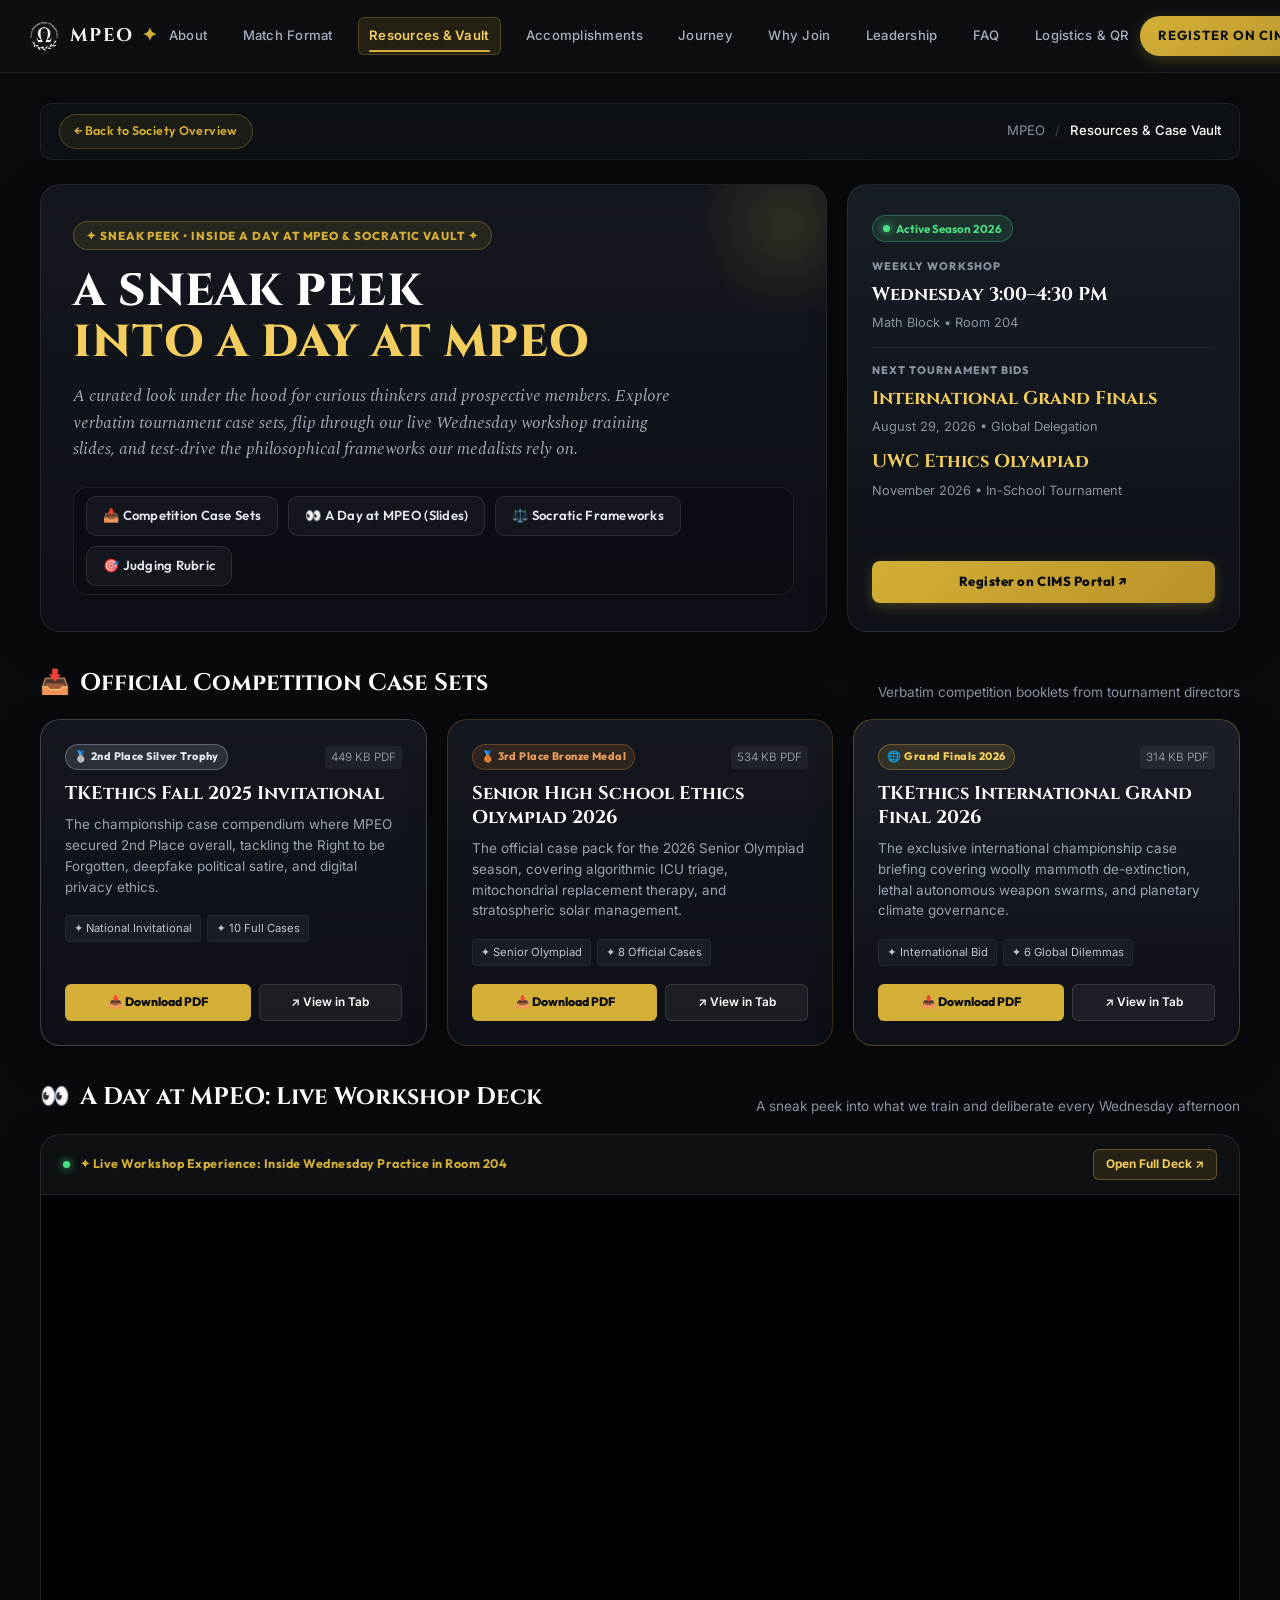
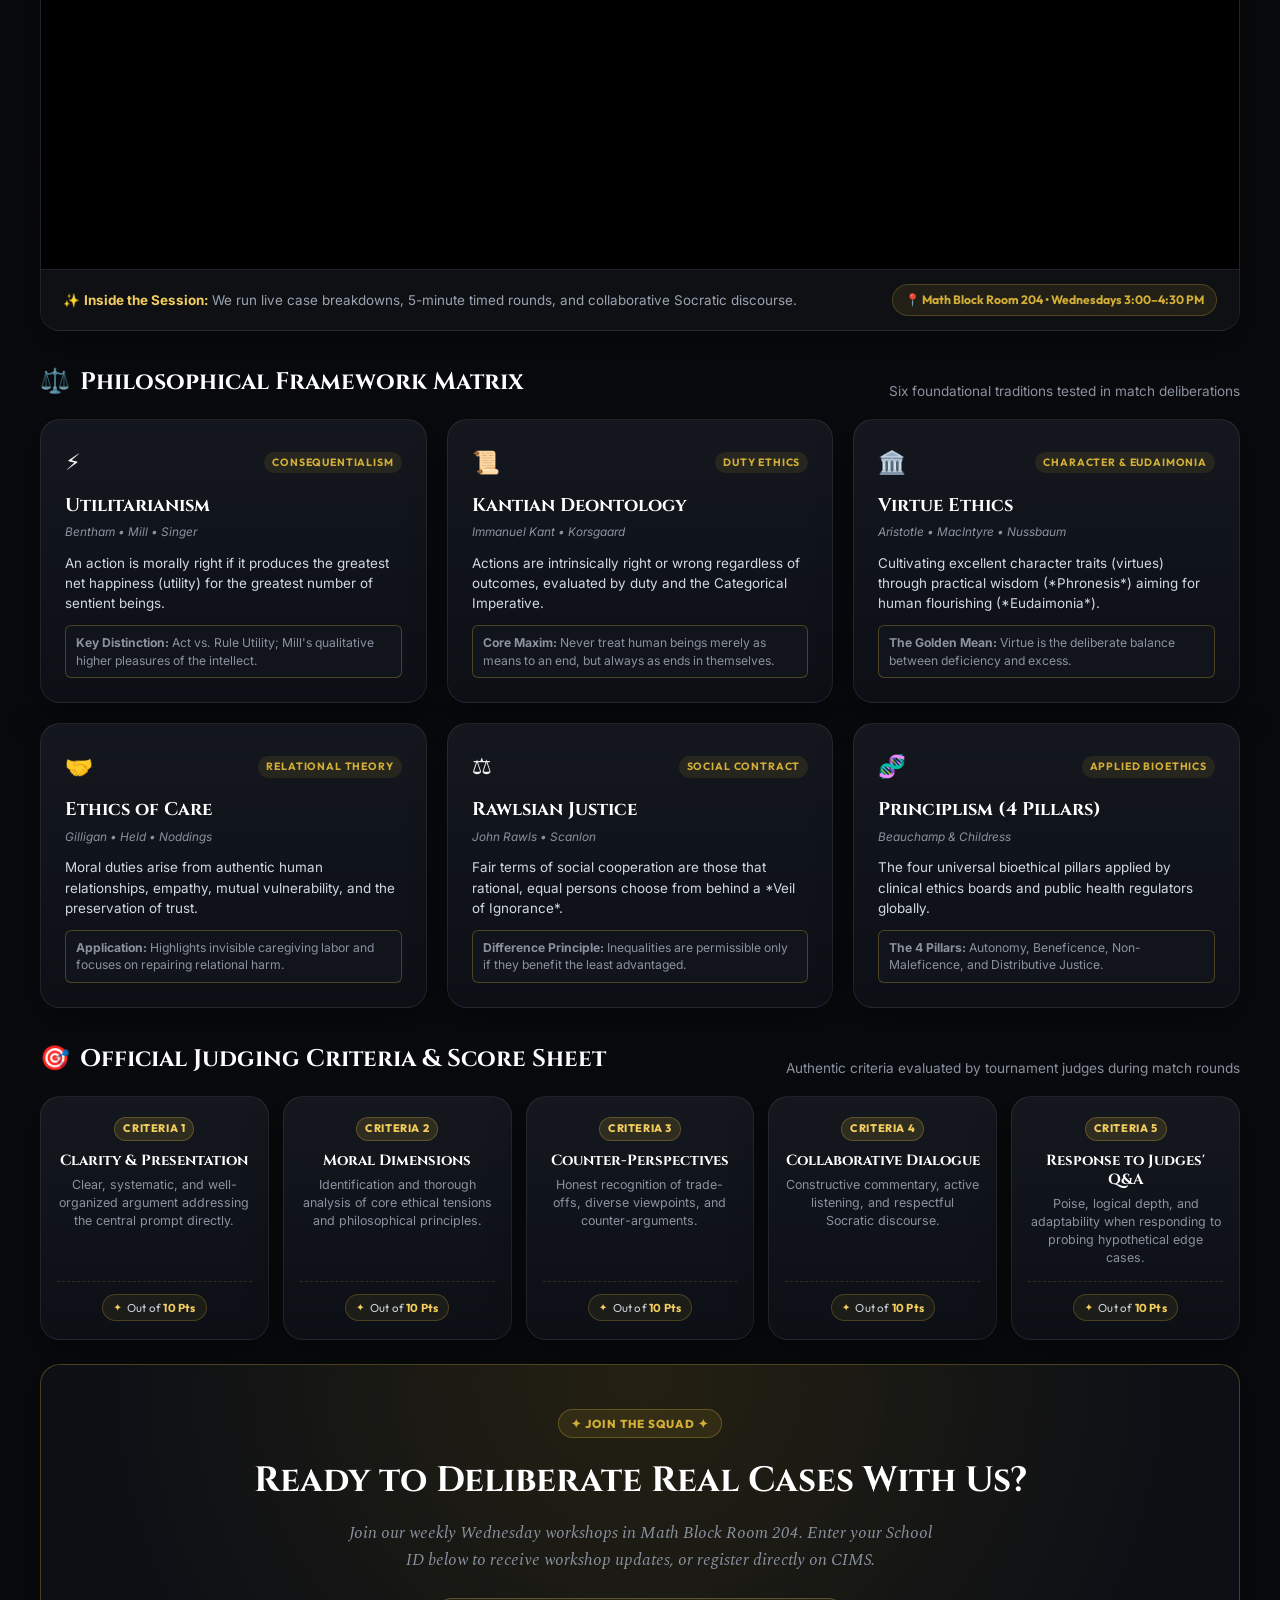
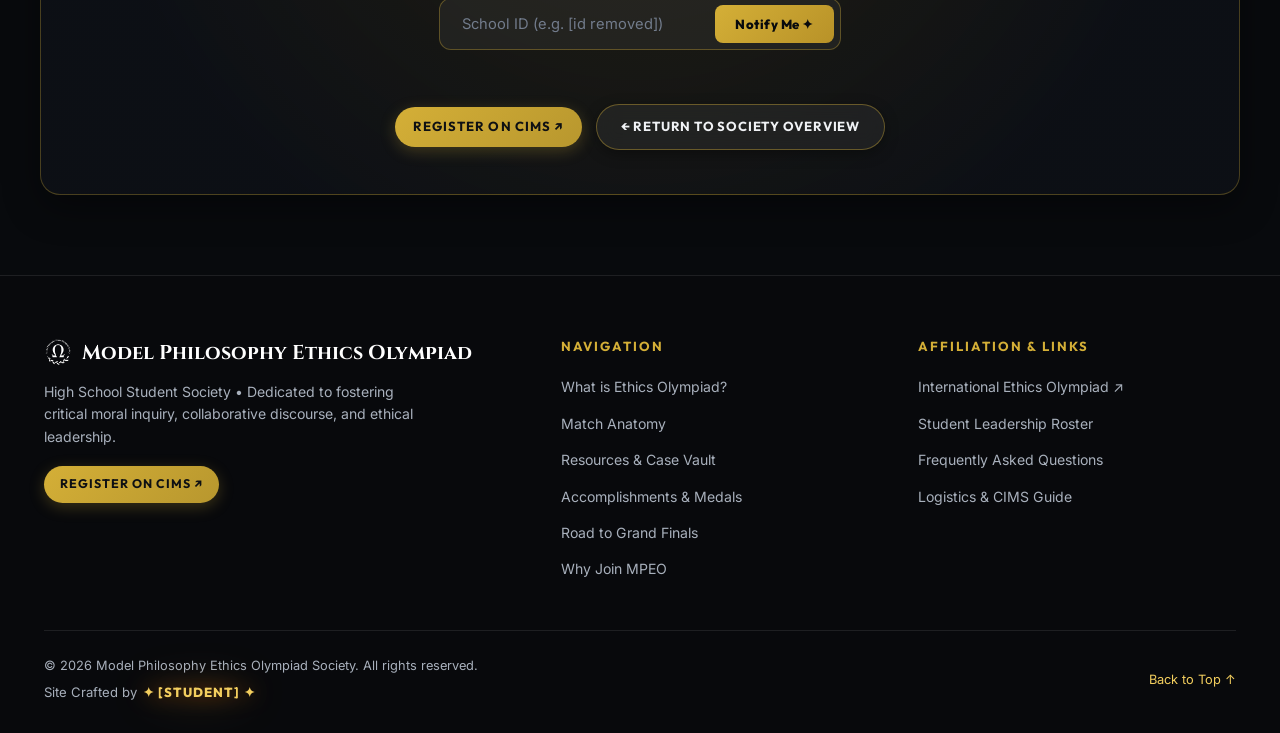
==== commit 2e6ca2f7: "feat: add resources links, symmetric hero actions, UWC Ethics Olympiad side metric, and streamline C" ====
--- a/cases.html
+++ b/cases.html
@@ -105,9 +105,11 @@
           <div class="side-bento-divider"></div>
 
           <div class="side-metric-group">
-            <div class="side-metric-label">NEXT TOURNAMENT BID</div>
+            <div class="side-metric-label">NEXT TOURNAMENT BIDS</div>
             <div class="side-metric-val gold">International Grand Finals</div>
             <div class="side-metric-sub">August 29, 2026 • Global Delegation</div>
+            <div class="side-metric-val gold" style="margin-top: 10px;">UWC Ethics Olympiad</div>
+            <div class="side-metric-sub">November 2026 • In-School Tournament</div>
           </div>
         </div>
 
--- a/style.css
+++ b/style.css
@@ -110,7 +110,6 @@
 button {
   cursor: pointer;
   border: none;
-  outline: none;
   font-family: inherit;
 }
 
@@ -118,6 +117,18 @@
   max-width: 100%;
   height: auto;
   display: block;
+}
+
+/* Keyboard focus indicator. The default UA outline was being suppressed on
+   every button with no replacement; this restores a visible ring for
+   keyboard navigation only (mouse/touch focus stays clean). */
+a:focus-visible,
+button:focus-visible,
+input:focus-visible,
+[tabindex]:focus-visible {
+  outline: 2px solid var(--color-gold-hover);
+  outline-offset: 3px;
+  border-radius: 4px;
 }
 
 /* --- Container & Grid Utilities --- */
@@ -288,32 +299,12 @@
   letter-spacing: 0.2em;
   color: var(--color-text-secondary);
   opacity: 0.7;
-  animation: bounce 2s infinite;
+  animation: scroll-prompt-nudge 2s cubic-bezier(0.25, 1, 0.5, 1) infinite alternate;
 }
 
 /* ==========================================================================
    HEADER & STICKY NAVBAR
    ========================================================================== */
-.top-announcement-bar {
-  background: #0B0D10;
-  border-bottom: 1px solid var(--color-border-subtle);
-  font-family: var(--font-badge);
-  font-size: 0.75rem;
-  font-weight: 600;
-  letter-spacing: 0.15em;
-  color: var(--color-text-secondary);
-  text-align: center;
-  padding: 8px 16px;
-  display: flex;
-  justify-content: center;
-  align-items: center;
-  gap: 16px;
-}
-
-.top-announcement-bar span.gold-highlight {
-  color: var(--color-gold-primary);
-}
-
 .navbar {
   position: sticky;
   top: 0;
@@ -610,10 +601,24 @@
 }
 
 .hero-card-actions {
-  display: flex;
+  display: grid;
+  grid-template-columns: 1fr 1fr;
   gap: 12px;
-  flex-wrap: wrap;
+  width: 100%;
   margin-top: 16px;
+}
+
+.hero-card-actions .btn-cta-gold,
+.hero-card-actions .btn-cta-outline {
+  display: inline-flex;
+  align-items: center;
+  justify-content: center;
+  text-align: center;
+  width: 100%;
+  padding: 12px 16px;
+  box-sizing: border-box;
+  font-size: 0.82rem;
+  letter-spacing: 0.05em;
 }
 
 .hero-cims-disclaimer {
@@ -621,6 +626,7 @@
   color: var(--color-text-muted);
   margin-top: 12px;
   font-style: italic;
+  text-align: center;
 }
 
 .hero-spotlight-right {
@@ -958,13 +964,23 @@
 }
 
 .cims-action-row {
-  display: flex;
-  align-items: center;
+  display: grid;
+  grid-template-columns: repeat(auto-fit, minmax(180px, 1fr));
   gap: 12px;
-  flex-wrap: wrap;
+  width: 100%;
   margin-top: auto;
   padding-top: 14px;
   border-top: 1px solid rgba(255, 255, 255, 0.08);
+}
+
+.cims-action-row .btn-cta-gold,
+.cims-action-row .btn-cta-outline {
+  display: inline-flex;
+  align-items: center;
+  justify-content: center;
+  text-align: center;
+  width: 100%;
+  box-sizing: border-box;
 }
 
 /* Card 4: QR Bento Inner */
@@ -1538,6 +1554,70 @@
   margin-bottom: 20px;
 }
 
+.award-vault-link {
+  display: flex;
+  align-items: center;
+  justify-content: center;
+  width: 100%;
+  box-sizing: border-box;
+  gap: 6px;
+  font-family: var(--font-badge);
+  font-size: 0.76rem;
+  font-weight: 600;
+  letter-spacing: 0.04em;
+  padding: 8px 14px;
+  border-radius: var(--radius-full);
+  background: rgba(255, 255, 255, 0.05);
+  border: 1px solid rgba(255, 255, 255, 0.15);
+  color: var(--color-text-primary);
+  text-decoration: none;
+  transition: var(--transition-fast);
+  margin-top: 8px;
+}
+
+.award-vault-link:hover {
+  background: rgba(212, 168, 83, 0.15);
+  border-color: var(--color-gold-primary);
+  color: var(--color-gold-hover);
+  transform: translateY(-1px);
+}
+
+.award-vault-link.gold {
+  background: rgba(212, 168, 83, 0.12);
+  border-color: rgba(212, 168, 83, 0.35);
+  color: var(--color-gold-hover);
+}
+
+.award-vault-link.gold:hover {
+  background: rgba(212, 168, 83, 0.25);
+  border-color: var(--color-gold-hover);
+  color: #FFFFFF;
+}
+
+.timeline-vault-link {
+  display: inline-flex;
+  align-items: center;
+  gap: 6px;
+  font-family: var(--font-badge);
+  font-size: 0.76rem;
+  font-weight: 600;
+  color: var(--color-gold-hover);
+  text-decoration: none;
+  margin-top: 10px;
+  padding: 4px 10px;
+  background: rgba(212, 168, 83, 0.08);
+  border: 1px solid rgba(212, 168, 83, 0.2);
+  border-radius: var(--radius-full);
+  transition: var(--transition-fast);
+}
+
+.timeline-vault-link:hover {
+  background: rgba(212, 168, 83, 0.18);
+  border-color: var(--color-gold-primary);
+  color: #FFFFFF;
+  transform: translateX(2px);
+}
+
 .countdown-box {
   background: rgba(0, 0, 0, 0.45);
   border: 1px dashed var(--color-gold-primary);
@@ -1909,50 +1989,9 @@
   line-height: 1.6;
 }
 
-/* ==========================================================================
-   SECTION 9: TOPICS & CURRICULUM GRID (10 MODULES)
-   ========================================================================== */
-.curriculum-grid {
-  display: grid;
-  grid-template-columns: repeat(auto-fill, minmax(260px, 1fr));
-  gap: 20px;
-}
-
-.curriculum-card {
-  background: var(--color-bg-secondary);
-  border: 1px solid var(--color-border-subtle);
-  border-radius: var(--radius-md);
-  padding: 24px;
-  transition: var(--transition-fast);
-  display: flex;
-  flex-direction: column;
-  justify-content: space-between;
-}
-
-.curriculum-card:hover {
-  border-color: var(--color-border-hover);
-  transform: translateY(-4px);
-  background: var(--color-bg-slate-card);
-}
-
-.curriculum-icon {
-  font-size: 1.75rem;
-  margin-bottom: 12px;
-}
-
-.curriculum-title {
-  font-family: var(--font-display);
-  font-size: 1.05rem;
-  font-weight: 700;
-  color: var(--color-gold-primary);
-  margin-bottom: 8px;
-}
-
-.curriculum-desc {
-  font-size: 0.88rem;
-  color: var(--color-text-secondary);
-  line-height: 1.55;
-}
+/* [Removed 2026-08-18] SECTION 9: TOPICS & CURRICULUM GRID — no longer
+   rendered in index.html; the 10-framework curriculum content isn't
+   present there under any class name. */
 
 /* ==========================================================================
    SECTION 10: SOCIETY HIGHLIGHTS & WHY JOIN MPEO
@@ -2389,9 +2428,7 @@
   font-weight: 800;
   letter-spacing: 0.08em;
   text-transform: uppercase;
-  background: linear-gradient(135deg, #FFF176 0%, #FFB300 28%, #FF6D00 68%, #FFD54F 100%);
-  -webkit-background-clip: text;
-  -webkit-text-fill-color: transparent;
+  color: var(--color-gold-hover);
   filter: drop-shadow(0 0 10px rgba(255, 109, 0, 0.55)) drop-shadow(0 0 20px rgba(212, 175, 55, 0.4));
   display: inline-block;
   transition: var(--transition-fast);
@@ -2425,15 +2462,27 @@
   }
 }
 
-@keyframes bounce {
-  0%, 20%, 50%, 80%, 100% {
+@keyframes scroll-prompt-nudge {
+  0% {
     transform: translateY(0);
-  }
-  40% {
-    transform: translateY(-8px);
-  }
-  60% {
-    transform: translateY(-4px);
+    opacity: 0.7;
+  }
+  100% {
+    transform: translateY(6px);
+    opacity: 0.4;
+  }
+}
+
+/* Reduced motion: freeze the ambient glow/nudge loops. These are the only
+   infinite-running CSS animations on the site; app.js already computes
+   isLiteMode from this same media query but nothing in this stylesheet
+   consumed it, so these kept looping regardless of the visitor's setting. */
+@media (prefers-reduced-motion: reduce) {
+  .splash-crest,
+  .splash-scroll-prompt,
+  .badge-dot,
+  .award-medal-badge.gold {
+    animation: none !important;
   }
 }
 
@@ -2589,6 +2638,10 @@
     padding: 60px 0;
   }
 
+  .hero-card-actions {
+    grid-template-columns: 1fr;
+  }
+
   .logistics-card-wrapper {
     padding: 24px 16px;
   }
@@ -2603,893 +2656,15 @@
 }
 
 /* ==========================================================================
-   PAST COMPETITION CASES PAGE STYLES (cases.html)
+   [Removed 2026-08-18] ~890 lines of orphaned CSS from a pre-redesign
+   version of cases.html: breadcrumb bar, cases-hero, search/filter toolbar,
+   case-card grid, and the full "Interactive Case Dossier" modal (tabs,
+   scenario/stakeholders/frameworks/socratic-dialogue panes, footer nav),
+   plus the methodology grid. cases.html now uses the resources.css-based
+   bento layout; none of these selectors matched any markup in index.html,
+   cases.html, resources.css, app.js, or cases.js. Verified via full
+   cross-reference before deletion.
    ========================================================================== */
-
-/* Breadcrumb Bar */
-.cases-breadcrumb-bar {
-  background: rgba(14, 16, 19, 0.85);
-  backdrop-filter: blur(12px);
-  -webkit-backdrop-filter: blur(12px);
-  border-bottom: 1px solid rgba(255, 255, 255, 0.06);
-  padding: 14px 0;
-  position: relative;
-  z-index: 10;
-}
-
-.breadcrumb-inner {
-  display: flex;
-  align-items: center;
-  justify-content: space-between;
-  gap: 16px;
-  flex-wrap: wrap;
-  font-size: 0.82rem;
-  font-family: var(--font-badge);
-}
-
-.breadcrumb-back-link {
-  display: inline-flex;
-  align-items: center;
-  gap: 8px;
-  color: var(--color-gold-hover);
-  text-decoration: none;
-  font-weight: 600;
-  letter-spacing: 0.05em;
-  text-transform: uppercase;
-  transition: transform 0.2s ease, color 0.2s ease;
-}
-
-.breadcrumb-back-link:hover {
-  color: #FFFFFF;
-  transform: translateX(-3px);
-}
-
-.breadcrumb-trail {
-  display: flex;
-  align-items: center;
-  gap: 8px;
-  color: var(--color-text-muted);
-}
-
-.breadcrumb-trail a {
-  color: var(--color-text-secondary);
-  text-decoration: none;
-  transition: color 0.2s ease;
-}
-
-.breadcrumb-trail a:hover {
-  color: var(--color-gold-hover);
-}
-
-.breadcrumb-trail .sep {
-  opacity: 0.4;
-}
-
-.breadcrumb-trail .current {
-  color: var(--color-gold-hover);
-  font-weight: 600;
-}
-
-/* Cases Hero Section */
-.cases-hero-section {
-  padding: 70px 0 40px;
-  position: relative;
-  text-align: center;
-}
-
-.cases-hero-banner {
-  max-width: 860px;
-  margin: 0 auto;
-}
-
-.cases-hero-title {
-  font-family: var(--font-display);
-  font-size: clamp(2.2rem, 5vw, 3.4rem);
-  font-weight: 800;
-  line-height: 1.15;
-  color: #FFFFFF;
-  margin: 16px 0 20px;
-  letter-spacing: 0.03em;
-}
-
-.cases-hero-subtitle {
-  font-family: var(--font-serif-body);
-  font-style: italic;
-  font-size: clamp(1.05rem, 2vw, 1.22rem);
-  line-height: 1.7;
-  color: var(--color-text-secondary);
-  margin-bottom: 32px;
-}
-
-.cases-hero-stats {
-  display: flex;
-  align-items: center;
-  justify-content: center;
-  gap: 16px;
-  flex-wrap: wrap;
-}
-
-.hero-stat-pill {
-  display: inline-flex;
-  align-items: center;
-  gap: 8px;
-  background: rgba(255, 255, 255, 0.04);
-  border: 1px solid rgba(212, 175, 55, 0.25);
-  padding: 8px 18px;
-  border-radius: 999px;
-  font-family: var(--font-badge);
-}
-
-.hero-stat-pill .stat-num {
-  font-weight: 800;
-  font-size: 1.05rem;
-  color: var(--color-gold-hover);
-}
-
-.hero-stat-pill .stat-lbl {
-  font-size: 0.78rem;
-  color: var(--color-text-secondary);
-  text-transform: uppercase;
-  letter-spacing: 0.06em;
-}
-
-.btn-random-case {
-  display: inline-flex;
-  align-items: center;
-  gap: 8px;
-  background: linear-gradient(135deg, rgba(212, 175, 55, 0.15) 0%, rgba(212, 175, 55, 0.05) 100%);
-  border: 1px solid var(--color-gold-primary);
-  color: var(--color-gold-hover);
-  padding: 9px 20px;
-  border-radius: 999px;
-  font-family: var(--font-badge);
-  font-size: 0.8rem;
-  font-weight: 700;
-  letter-spacing: 0.06em;
-  text-transform: uppercase;
-  cursor: pointer;
-  transition: all 0.3s cubic-bezier(0.16, 1, 0.3, 1);
-}
-
-.btn-random-case:hover {
-  background: linear-gradient(135deg, rgba(212, 175, 55, 0.3) 0%, rgba(212, 175, 55, 0.15) 100%);
-  color: #FFFFFF;
-  border-color: var(--color-gold-hover);
-  box-shadow: 0 0 16px rgba(212, 175, 55, 0.4);
-  transform: translateY(-2px);
-}
-
-/* Cases Filter & Search Toolbar */
-.cases-filter-container {
-  margin-bottom: 40px;
-}
-
-.case-search-wrapper {
-  position: relative;
-  max-width: 680px;
-  margin: 0 auto 24px;
-}
-
-.case-search-wrapper .search-icon {
-  position: absolute;
-  left: 16px;
-  top: 50%;
-  transform: translateY(-50%);
-  font-size: 1rem;
-  opacity: 0.6;
-  pointer-events: none;
-}
-
-.case-search-input {
-  width: 100%;
-  background: rgba(18, 21, 26, 0.85);
-  border: 1px solid rgba(212, 175, 55, 0.3);
-  color: #FFFFFF;
-  font-family: var(--font-sans);
-  font-size: 0.92rem;
-  padding: 13px 44px 13px 44px;
-  border-radius: var(--radius-md);
-  outline: none;
-  transition: all 0.3s ease;
-  box-shadow: inset 0 2px 4px rgba(0, 0, 0, 0.4);
-}
-
-.case-search-input:focus {
-  border-color: var(--color-gold-hover);
-  box-shadow: 0 0 16px rgba(212, 175, 55, 0.25), inset 0 2px 4px rgba(0, 0, 0, 0.4);
-}
-
-.search-clear-btn {
-  position: absolute;
-  right: 14px;
-  top: 50%;
-  transform: translateY(-50%);
-  background: transparent;
-  border: none;
-  color: var(--color-text-muted);
-  font-size: 0.9rem;
-  cursor: pointer;
-  padding: 4px 8px;
-}
-
-.search-clear-btn:hover {
-  color: #FFFFFF;
-}
-
-.case-category-filters {
-  display: flex;
-  align-items: center;
-  justify-content: center;
-  flex-wrap: wrap;
-  gap: 10px;
-  margin-bottom: 16px;
-}
-
-.case-filter-btn {
-  background: rgba(255, 255, 255, 0.03);
-  border: 1px solid rgba(255, 255, 255, 0.1);
-  color: var(--color-text-secondary);
-  padding: 8px 16px;
-  border-radius: var(--radius-sm);
-  font-family: var(--font-badge);
-  font-size: 0.78rem;
-  font-weight: 600;
-  letter-spacing: 0.05em;
-  cursor: pointer;
-  transition: all 0.25s ease;
-}
-
-.case-filter-btn:hover {
-  border-color: rgba(212, 175, 55, 0.4);
-  color: #FFFFFF;
-  background: rgba(212, 175, 55, 0.08);
-}
-
-.case-filter-btn.active {
-  background: rgba(212, 175, 55, 0.18);
-  border-color: var(--color-gold-hover);
-  color: var(--color-gold-hover);
-  box-shadow: 0 0 12px rgba(212, 175, 55, 0.25);
-}
-
-.case-filter-btn .filter-count {
-  opacity: 0.65;
-  font-size: 0.72rem;
-  margin-left: 4px;
-}
-
-.cases-results-meta {
-  text-align: center;
-  font-size: 0.8rem;
-  font-family: var(--font-badge);
-  color: var(--color-text-muted);
-  letter-spacing: 0.05em;
-}
-
-/* Cases Grid & Cards */
-.cases-grid {
-  display: grid;
-  grid-template-columns: repeat(auto-fill, minmax(340px, 1fr));
-  gap: 28px;
-}
-
-.case-card {
-  background: #111419;
-  border: 1px solid rgba(255, 255, 255, 0.08);
-  border-radius: var(--radius-md);
-  padding: 28px;
-  display: flex;
-  flex-direction: column;
-  justify-content: space-between;
-  position: relative;
-  transition: all 0.35s cubic-bezier(0.16, 1, 0.3, 1);
-  overflow: hidden;
-}
-
-.case-card::before {
-  content: '';
-  position: absolute;
-  top: 0;
-  left: 0;
-  right: 0;
-  height: 2px;
-  background: linear-gradient(90deg, transparent, var(--color-gold-primary), transparent);
-  opacity: 0;
-  transition: opacity 0.35s ease;
-}
-
-.case-card:hover {
-  transform: translateY(-4px);
-  border-color: rgba(212, 175, 55, 0.4);
-  box-shadow: 0 12px 30px rgba(0, 0, 0, 0.4), 0 0 20px rgba(212, 175, 55, 0.12);
-}
-
-.case-card:hover::before {
-  opacity: 1;
-}
-
-.case-card-header {
-  display: flex;
-  align-items: center;
-  justify-content: space-between;
-  margin-bottom: 12px;
-}
-
-.case-number-tag {
-  font-family: var(--font-badge);
-  font-size: 0.72rem;
-  font-weight: 700;
-  letter-spacing: 0.12em;
-  color: var(--color-gold-hover);
-}
-
-.case-origin-badge {
-  font-family: var(--font-badge);
-  font-size: 0.7rem;
-  color: var(--color-text-muted);
-  background: rgba(255, 255, 255, 0.04);
-  padding: 3px 8px;
-  border-radius: var(--radius-sm);
-  border: 1px solid rgba(255, 255, 255, 0.06);
-}
-
-.case-category-pill {
-  display: inline-block;
-  font-family: var(--font-badge);
-  font-size: 0.74rem;
-  font-weight: 600;
-  color: var(--color-gold-hover);
-  letter-spacing: 0.04em;
-  margin-bottom: 12px;
-}
-
-.case-title {
-  font-family: var(--font-display);
-  font-size: 1.3rem;
-  font-weight: 700;
-  color: #FFFFFF;
-  line-height: 1.35;
-  margin-bottom: 12px;
-}
-
-.case-summary {
-  font-size: 0.88rem;
-  color: var(--color-text-secondary);
-  line-height: 1.6;
-  margin-bottom: 20px;
-  flex-grow: 1;
-}
-
-.case-tension-tags {
-  display: flex;
-  flex-wrap: wrap;
-  gap: 6px;
-  margin-bottom: 24px;
-}
-
-.tension-tag {
-  font-family: var(--font-badge);
-  font-size: 0.68rem;
-  color: var(--color-text-muted);
-  background: rgba(255, 255, 255, 0.03);
-  border: 1px solid rgba(255, 255, 255, 0.08);
-  padding: 3px 8px;
-  border-radius: var(--radius-sm);
-}
-
-.case-card-footer {
-  border-top: 1px solid rgba(255, 255, 255, 0.06);
-  padding-top: 16px;
-}
-
-.btn-inspect-case {
-  width: 100%;
-  display: flex;
-  align-items: center;
-  justify-content: center;
-  gap: 8px;
-  background: rgba(212, 175, 55, 0.08);
-  border: 1px solid rgba(212, 175, 55, 0.3);
-  color: var(--color-gold-hover);
-  padding: 10px 16px;
-  border-radius: var(--radius-sm);
-  font-family: var(--font-badge);
-  font-size: 0.78rem;
-  font-weight: 700;
-  letter-spacing: 0.08em;
-  text-transform: uppercase;
-  cursor: pointer;
-  transition: all 0.25s ease;
-}
-
-.btn-inspect-case:hover {
-  background: linear-gradient(135deg, rgba(212, 175, 55, 0.25) 0%, rgba(212, 175, 55, 0.1) 100%);
-  color: #FFFFFF;
-  border-color: var(--color-gold-hover);
-  box-shadow: 0 0 14px rgba(212, 175, 55, 0.3);
-}
-
-.btn-inspect-case .arrow {
-  transition: transform 0.2s ease;
-}
-
-.btn-inspect-case:hover .arrow {
-  transform: translateX(3px);
-}
-
-/* ==========================================================================
-   INTERACTIVE CASE DOSSIER MODAL
-   ========================================================================== */
-.case-modal-backdrop {
-  position: fixed;
-  inset: 0;
-  background: rgba(5, 7, 10, 0.88);
-  backdrop-filter: blur(16px);
-  -webkit-backdrop-filter: blur(16px);
-  z-index: 9999;
-  display: flex;
-  align-items: center;
-  justify-content: center;
-  padding: 20px;
-  opacity: 0;
-  visibility: hidden;
-  pointer-events: none;
-  transition: opacity 0.3s cubic-bezier(0.16, 1, 0.3, 1), visibility 0.3s ease;
-}
-
-.case-modal-backdrop.active {
-  opacity: 1;
-  visibility: visible;
-  pointer-events: auto;
-}
-
-.case-modal-container {
-  background: #11141A;
-  border: 1px solid rgba(212, 175, 55, 0.4);
-  box-shadow: 0 20px 60px rgba(0, 0, 0, 0.8), 0 0 40px rgba(212, 175, 55, 0.15);
-  border-radius: var(--radius-md);
-  width: 100%;
-  max-width: 880px;
-  max-height: 90vh;
-  display: flex;
-  flex-direction: column;
-  position: relative;
-  overflow: hidden;
-  transform: scale(0.96) translateY(12px);
-  transition: transform 0.3s cubic-bezier(0.16, 1, 0.3, 1);
-}
-
-.case-modal-backdrop.active .case-modal-container {
-  transform: scale(1) translateY(0);
-}
-
-.case-modal-close {
-  position: absolute;
-  top: 16px;
-  right: 18px;
-  background: rgba(255, 255, 255, 0.06);
-  border: 1px solid rgba(255, 255, 255, 0.1);
-  color: #FFFFFF;
-  width: 34px;
-  height: 34px;
-  border-radius: 50%;
-  display: flex;
-  align-items: center;
-  justify-content: center;
-  cursor: pointer;
-  font-size: 0.9rem;
-  transition: all 0.2s ease;
-  z-index: 20;
-}
-
-.case-modal-close:hover {
-  background: rgba(212, 175, 55, 0.2);
-  border-color: var(--color-gold-hover);
-  color: var(--color-gold-hover);
-  transform: rotate(90deg);
-}
-
-.case-modal-header {
-  padding: 28px 32px 18px;
-  border-bottom: 1px solid rgba(255, 255, 255, 0.08);
-}
-
-.modal-meta-row {
-  display: flex;
-  align-items: center;
-  gap: 12px;
-  flex-wrap: wrap;
-  margin-bottom: 8px;
-}
-
-.modal-case-code {
-  font-family: var(--font-badge);
-  font-size: 0.72rem;
-  font-weight: 800;
-  letter-spacing: 0.12em;
-  color: var(--color-gold-hover);
-}
-
-.modal-case-origin {
-  font-family: var(--font-badge);
-  font-size: 0.72rem;
-  color: var(--color-text-muted);
-  background: rgba(255, 255, 255, 0.04);
-  padding: 2px 8px;
-  border-radius: var(--radius-sm);
-}
-
-.modal-case-category {
-  font-family: var(--font-badge);
-  font-size: 0.74rem;
-  font-weight: 600;
-  color: var(--color-gold-hover);
-}
-
-.modal-case-title {
-  font-family: var(--font-display);
-  font-size: clamp(1.4rem, 3vw, 1.85rem);
-  font-weight: 700;
-  color: #FFFFFF;
-  line-height: 1.25;
-}
-
-/* Modal Tabs */
-.modal-tabs-nav {
-  display: flex;
-  background: rgba(0, 0, 0, 0.3);
-  border-bottom: 1px solid rgba(255, 255, 255, 0.06);
-  padding: 0 32px;
-  overflow-x: auto;
-  gap: 4px;
-}
-
-.modal-tab-btn {
-  background: transparent;
-  border: none;
-  border-bottom: 2px solid transparent;
-  color: var(--color-text-secondary);
-  font-family: var(--font-badge);
-  font-size: 0.8rem;
-  font-weight: 600;
-  letter-spacing: 0.05em;
-  padding: 14px 16px;
-  cursor: pointer;
-  white-space: nowrap;
-  transition: all 0.2s ease;
-}
-
-.modal-tab-btn:hover {
-  color: #FFFFFF;
-}
-
-.modal-tab-btn.active {
-  color: var(--color-gold-hover);
-  border-bottom-color: var(--color-gold-hover);
-  background: rgba(212, 175, 55, 0.04);
-}
-
-/* Modal Content Panes */
-.modal-tab-content-area {
-  padding: 28px 32px;
-  overflow-y: auto;
-  flex-grow: 1;
-}
-
-.modal-tab-pane {
-  display: none;
-}
-
-.modal-tab-pane.active {
-  display: block;
-  animation: fadeInPane 0.25s ease;
-}
-
-@keyframes fadeInPane {
-  from { opacity: 0; transform: translateY(6px); }
-  to { opacity: 1; transform: translateY(0); }
-}
-
-/* Tab 1: Scenario Styles */
-.scenario-lead-box {
-  background: rgba(212, 175, 55, 0.06);
-  border-left: 3px solid var(--color-gold-primary);
-  padding: 18px 22px;
-  border-radius: 0 var(--radius-sm) var(--radius-sm) 0;
-  margin-bottom: 24px;
-  position: relative;
-}
-
-.scenario-lead-box .quote-icon {
-  font-family: var(--font-serif-hero);
-  font-size: 2.4rem;
-  line-height: 1;
-  color: var(--color-gold-hover);
-  opacity: 0.3;
-  position: absolute;
-  top: 8px;
-  left: 8px;
-}
-
-.scenario-lead-box p {
-  font-family: var(--font-serif-body);
-  font-size: 1.05rem;
-  line-height: 1.7;
-  color: #F0EDE6;
-  position: relative;
-  z-index: 2;
-  margin: 0;
-}
-
-.dossier-sub-section {
-  margin-bottom: 24px;
-}
-
-.dossier-sub-title {
-  font-family: var(--font-badge);
-  font-size: 0.82rem;
-  font-weight: 700;
-  letter-spacing: 0.08em;
-  text-transform: uppercase;
-  color: var(--color-gold-hover);
-  margin-bottom: 10px;
-}
-
-.dossier-sub-section p {
-  font-size: 0.94rem;
-  color: var(--color-text-secondary);
-  line-height: 1.7;
-}
-
-.dossier-questions-list {
-  list-style: none;
-  padding: 0;
-  display: flex;
-  flex-direction: column;
-  gap: 10px;
-}
-
-.dossier-questions-list li {
-  position: relative;
-  padding-left: 24px;
-  font-size: 0.92rem;
-  color: var(--color-text-secondary);
-  line-height: 1.6;
-}
-
-.dossier-questions-list li::before {
-  content: '✦';
-  position: absolute;
-  left: 0;
-  color: var(--color-gold-hover);
-  font-size: 0.8rem;
-}
-
-/* Tab 2: Stakeholders Matrix */
-.stakeholders-matrix-grid {
-  display: grid;
-  grid-template-columns: repeat(auto-fill, minmax(260px, 1fr));
-  gap: 16px;
-}
-
-.stakeholder-card {
-  background: rgba(255, 255, 255, 0.02);
-  border: 1px solid rgba(255, 255, 255, 0.08);
-  border-radius: var(--radius-sm);
-  padding: 18px;
-}
-
-.stakeholder-card-role {
-  font-family: var(--font-badge);
-  font-size: 0.7rem;
-  font-weight: 700;
-  color: var(--color-gold-hover);
-  letter-spacing: 0.08em;
-  text-transform: uppercase;
-  margin-bottom: 6px;
-}
-
-.stakeholder-card-name {
-  font-family: var(--font-display);
-  font-size: 1.05rem;
-  color: #FFFFFF;
-  margin-bottom: 8px;
-}
-
-.stakeholder-card-desc {
-  font-size: 0.85rem;
-  color: var(--color-text-secondary);
-  line-height: 1.5;
-  margin: 0;
-}
-
-/* Tab 3: Frameworks Grid */
-.frameworks-analysis-grid {
-  display: grid;
-  grid-template-columns: repeat(auto-fill, minmax(280px, 1fr));
-  gap: 16px;
-}
-
-.framework-card {
-  background: rgba(255, 255, 255, 0.02);
-  border: 1px solid rgba(212, 175, 55, 0.2);
-  border-radius: var(--radius-sm);
-  padding: 18px;
-}
-
-.framework-stance-badge {
-  display: inline-block;
-  font-family: var(--font-badge);
-  font-size: 0.68rem;
-  font-weight: 700;
-  background: rgba(212, 175, 55, 0.12);
-  color: var(--color-gold-hover);
-  padding: 2px 8px;
-  border-radius: var(--radius-sm);
-  letter-spacing: 0.06em;
-  text-transform: uppercase;
-  margin-bottom: 8px;
-}
-
-.framework-name {
-  font-family: var(--font-display);
-  font-size: 1.05rem;
-  color: #FFFFFF;
-  margin-bottom: 8px;
-}
-
-.framework-desc {
-  font-size: 0.86rem;
-  color: var(--color-text-secondary);
-  line-height: 1.55;
-  margin: 0;
-}
-
-/* Tab 4: Socratic Dialogue */
-.socratic-match-walkthrough {
-  display: flex;
-  flex-direction: column;
-  gap: 20px;
-}
-
-.socratic-exchange-box {
-  border-radius: var(--radius-sm);
-  padding: 20px;
-  background: rgba(0, 0, 0, 0.3);
-  border: 1px solid rgba(255, 255, 255, 0.08);
-}
-
-.socratic-exchange-box.team-a {
-  border-left: 3px solid var(--color-gold-primary);
-  background: rgba(212, 175, 55, 0.04);
-}
-
-.socratic-exchange-box.team-b {
-  border-left: 3px solid #60A5FA;
-  background: rgba(96, 165, 250, 0.04);
-}
-
-.socratic-exchange-box.judges {
-  border-left: 3px solid #C084FC;
-  background: rgba(192, 132, 252, 0.04);
-}
-
-.exchange-header {
-  display: flex;
-  align-items: center;
-  justify-content: space-between;
-  flex-wrap: wrap;
-  gap: 8px;
-  margin-bottom: 12px;
-}
-
-.exchange-speaker-pill {
-  font-family: var(--font-badge);
-  font-size: 0.74rem;
-  font-weight: 700;
-  letter-spacing: 0.06em;
-  text-transform: uppercase;
-}
-
-.exchange-speaker-pill.gold { color: var(--color-gold-hover); }
-.exchange-speaker-pill.blue { color: #93C5FD; }
-.exchange-speaker-pill.purple { color: #E9D5FF; }
-
-.exchange-role-tag {
-  font-family: var(--font-badge);
-  font-size: 0.7rem;
-  color: var(--color-text-muted);
-}
-
-.exchange-body {
-  font-family: var(--font-serif-body);
-  font-style: italic;
-  font-size: 0.96rem;
-  color: #F3F4F6;
-  line-height: 1.65;
-  margin: 0;
-}
-
-.exchange-probe-question {
-  font-weight: 600;
-  color: #FFFFFF;
-  margin-bottom: 10px;
-  font-size: 0.92rem;
-}
-
-.exchange-model-answer {
-  font-family: var(--font-serif-body);
-  font-style: italic;
-  font-size: 0.94rem;
-  color: var(--color-gold-hover);
-  line-height: 1.6;
-  margin: 0;
-}
-
-/* Modal Footer */
-.case-modal-footer {
-  padding: 16px 32px;
-  border-top: 1px solid rgba(255, 255, 255, 0.08);
-  display: flex;
-  align-items: center;
-  justify-content: space-between;
-  background: rgba(0, 0, 0, 0.2);
-}
-
-.modal-footer-nav {
-  display: flex;
-  align-items: center;
-  gap: 12px;
-}
-
-.modal-nav-btn {
-  background: rgba(255, 255, 255, 0.05);
-  border: 1px solid rgba(255, 255, 255, 0.1);
-  color: var(--color-text-secondary);
-  font-family: var(--font-badge);
-  font-size: 0.74rem;
-  font-weight: 600;
-  letter-spacing: 0.05em;
-  padding: 6px 12px;
-  border-radius: var(--radius-sm);
-  cursor: pointer;
-  transition: all 0.2s ease;
-}
-
-.modal-nav-btn:hover {
-  background: rgba(212, 175, 55, 0.15);
-  border-color: var(--color-gold-hover);
-  color: #FFFFFF;
-}
-
-.modal-case-indicator {
-  font-family: var(--font-badge);
-  font-size: 0.75rem;
-  color: var(--color-text-muted);
-}
-
-/* ==========================================================================
-   METHODOLOGY GRID (cases.html)
-   ========================================================================== */
-.methodology-grid {
-  display: grid;
-  grid-template-columns: repeat(auto-fit, minmax(200px, 1fr));
-  gap: 20px;
-}
-
-.methodology-step-card {
-  background: #111419;
-  border: 1px solid rgba(255, 255, 255, 0.07);
-  border-radius: var(--radius-md);
-  padding: 24px 20px;
-  position: relative;
-  transition: transform 0.3s ease, border-color 0.3s ease;
-}
-
-.methodology-step-card:hover {
-  transform: translateY(-4px);
-  border-color: rgba(212, 175, 55, 0.35);
-}
 
 .step-badge {
   font-family: var(--font-badge);
@@ -3500,856 +2675,13 @@
   margin-bottom: 12px;
 }
 
-.step-icon {
-  font-size: 1.8rem;
-  margin-bottom: 12px;
-}
-
-.step-title {
-  font-family: var(--font-display);
-  font-size: 1.08rem;
-  color: #FFFFFF;
-  margin-bottom: 8px;
-}
-
-.step-desc {
-  font-size: 0.84rem;
-  color: var(--color-text-secondary);
-  line-height: 1.55;
-  margin: 0;
-}
-
-/* Cases CTA Box */
-.cases-cta-box {
-  background: linear-gradient(135deg, #161A22 0%, #0E1013 100%);
-  border: 1px solid rgba(212, 175, 55, 0.4);
-  border-radius: var(--radius-md);
-  padding: 50px 30px;
-  text-align: center;
-  position: relative;
-  overflow: hidden;
-  box-shadow: 0 10px 40px rgba(0, 0, 0, 0.5);
-}
-
-.cta-crest-glow {
-  position: absolute;
-  top: 50%;
-  left: 50%;
-  transform: translate(-50%, -50%);
-  width: 320px;
-  height: 320px;
-  background: radial-gradient(circle, rgba(212, 175, 55, 0.12) 0%, transparent 70%);
-  pointer-events: none;
-}
-
-.cases-cta-actions {
-  display: flex;
-  align-items: center;
-  justify-content: center;
-  flex-wrap: wrap;
-  gap: 14px;
-}
-
-.btn-cta-ghost {
-  display: inline-flex;
-  align-items: center;
-  font-family: var(--font-badge);
-  font-size: 0.8rem;
-  font-weight: 700;
-  letter-spacing: 0.08em;
-  text-transform: uppercase;
-  color: var(--color-text-secondary);
-  background: transparent;
-  border: 1px solid rgba(255, 255, 255, 0.15);
-  padding: 10px 22px;
-  border-radius: var(--radius-sm);
-  text-decoration: none;
-  transition: all 0.25s ease;
-}
-
-/* ==========================================================================
-   BENTO BOX DESIGN SYSTEM — RESOURCES & CASE VAULT (v4.0)
-   ========================================================================== */
-
-.bento-theme {
-  background-color: #0A0C0F;
-  color: #F5F6F8;
-}
-
-.bento-main {
-  padding-bottom: 60px;
-}
-
-.bento-container {
-  max-width: 1240px;
-  margin: 0 auto;
-  padding: 24px 20px 60px;
-}
-
-/* Bento Breadcrumbs */
-.bento-breadcrumb {
-  display: flex;
-  justify-content: space-between;
-  align-items: center;
-  margin-bottom: 24px;
-  font-size: 0.84rem;
-}
-
-.bento-back-link {
-  color: var(--color-gold-primary);
-  text-decoration: none;
-  font-weight: 600;
-  display: inline-flex;
-  align-items: center;
-  gap: 6px;
-  transition: var(--transition-fast);
-}
-
-.bento-back-link:hover {
-  color: var(--color-gold-hover);
-  transform: translateX(-3px);
-}
-
-.bento-trail {
-  color: var(--color-text-secondary);
-  display: flex;
-  align-items: center;
-  gap: 8px;
-}
-
-.bento-trail .sep {
-  opacity: 0.4;
-}
-
-.bento-trail .current {
-  color: #FFFFFF;
-  font-weight: 500;
-}
-
-/* Universal Bento Card Foundation */
-.bento-card {
-  background: linear-gradient(180deg, rgba(24, 28, 36, 0.75) 0%, rgba(14, 16, 21, 0.85) 100%);
-  border: 1px solid rgba(255, 255, 255, 0.08);
-  border-radius: 22px;
-  padding: 32px;
-  backdrop-filter: blur(16px);
-  -webkit-backdrop-filter: blur(16px);
-  position: relative;
-  overflow: hidden;
-  box-shadow: 0 10px 30px rgba(0, 0, 0, 0.35);
-  transition: all 0.35s cubic-bezier(0.16, 1, 0.3, 1);
-}
-
-.bento-card:hover {
-  border-color: rgba(212, 175, 55, 0.35);
-  transform: translateY(-3px);
-  box-shadow: 0 18px 45px rgba(0, 0, 0, 0.55), 0 0 25px rgba(212, 175, 55, 0.08);
-}
-
-.bento-card-glow {
-  position: absolute;
-  top: -40px;
-  right: -40px;
-  width: 220px;
-  height: 220px;
-  background: radial-gradient(circle, rgba(212, 175, 55, 0.12) 0%, transparent 70%);
-  pointer-events: none;
-}
-
-/* Bento Hero Grid */
-.bento-hero-grid {
-  display: grid;
-  grid-template-columns: 1.8fr 1fr;
-  gap: 20px;
-  margin-bottom: 48px;
-}
-
-.bento-hero-main {
-  display: flex;
-  flex-direction: column;
-  justify-content: space-between;
-  padding: 40px;
-}
-
-.bento-pill-badge {
-  display: inline-block;
-  font-family: var(--font-badge);
-  font-size: 0.74rem;
-  font-weight: 800;
-  color: var(--color-gold-primary);
-  background: rgba(212, 175, 55, 0.1);
-  border: 1px solid rgba(212, 175, 55, 0.3);
-  padding: 5px 14px;
-  border-radius: var(--radius-full);
-  letter-spacing: 0.08em;
-  margin-bottom: 18px;
-  width: fit-content;
-}
-
-.bento-master-title {
-  font-family: var(--font-display);
-  font-size: 3rem;
-  font-weight: 800;
-  color: #FFFFFF;
-  line-height: 1.15;
-  letter-spacing: 0.02em;
-  margin-bottom: 16px;
-}
-
-.bento-hero-desc {
-  font-family: var(--font-serif-body);
-  font-size: 1.05rem;
-  font-style: italic;
-  color: var(--color-text-secondary);
-  line-height: 1.65;
-  margin-bottom: 28px;
-  max-width: 620px;
-}
-
-.bento-hero-actions {
-  display: flex;
-  gap: 12px;
-  flex-wrap: wrap;
-}
-
-/* Bento Hero Side Card */
-.bento-hero-side {
-  display: flex;
-  flex-direction: column;
-  justify-content: space-between;
-  padding: 32px 28px;
-  background: linear-gradient(180deg, rgba(28, 33, 42, 0.8) 0%, rgba(16, 19, 25, 0.9) 100%);
-}
-
-.bento-side-header {
-  margin-bottom: 16px;
-}
-
-.side-badge.live {
-  display: inline-flex;
-  align-items: center;
-  gap: 6px;
-  font-family: var(--font-badge);
-  font-size: 0.72rem;
-  font-weight: 700;
-  color: #4ADE80;
-  background: rgba(74, 222, 128, 0.12);
-  border: 1px solid rgba(74, 222, 128, 0.3);
-  padding: 4px 12px;
-  border-radius: var(--radius-full);
-  letter-spacing: 0.05em;
-}
-
-.side-stat-block {
-  margin-bottom: 12px;
-}
-
-.side-stat-label {
-  font-family: var(--font-badge);
-  font-size: 0.68rem;
-  font-weight: 800;
-  color: var(--color-text-secondary);
-  letter-spacing: 0.1em;
-  margin-bottom: 4px;
-  text-transform: uppercase;
-}
-
-.side-stat-val {
-  font-family: var(--font-display);
-  font-size: 1.2rem;
-  font-weight: 700;
-  color: #FFFFFF;
-  margin-bottom: 2px;
-}
-
-.side-stat-val.gold {
-  color: var(--color-gold-hover);
-}
-
-.side-stat-sub {
-  font-size: 0.82rem;
-  color: var(--color-text-secondary);
-}
-
-.side-divider {
-  height: 1px;
-  background: rgba(255, 255, 255, 0.08);
-  margin: 16px 0;
-}
-
-.side-cta-wrapper {
-  margin-top: 8px;
-}
-
-.btn-bento-cims {
-  display: block;
-  width: 100%;
-  text-align: center;
-  background: linear-gradient(135deg, var(--color-gold-primary) 0%, #B89228 100%);
-  color: #0E1013;
-  font-family: var(--font-badge);
-  font-size: 0.82rem;
-  font-weight: 800;
-  letter-spacing: 0.05em;
-  padding: 12px 18px;
-  border-radius: var(--radius-md);
-  text-decoration: none;
-  transition: var(--transition-fast);
-  box-shadow: 0 4px 15px rgba(212, 175, 55, 0.25);
-}
-
-.btn-bento-cims:hover {
-  transform: translateY(-2px);
-  box-shadow: 0 6px 20px rgba(212, 175, 55, 0.4);
-  background: var(--color-gold-hover);
-}
-
-/* Section Header in Bento Style */
-.bento-section {
-  margin-bottom: 56px;
-}
-
-.bento-section-head {
-  margin-bottom: 24px;
-}
-
-.bento-tag {
-  font-family: var(--font-badge);
-  font-size: 0.72rem;
-  font-weight: 800;
-  color: var(--color-gold-primary);
-  letter-spacing: 0.12em;
-  text-transform: uppercase;
-  margin-bottom: 6px;
-}
-
-.bento-section-title {
-  font-family: var(--font-display);
-  font-size: 2rem;
-  font-weight: 700;
-  color: #FFFFFF;
-  margin-bottom: 6px;
-}
-
-.bento-section-subtitle {
-  font-family: var(--font-serif-body);
-  font-style: italic;
-  font-size: 1rem;
-  color: var(--color-text-secondary);
-}
-
-/* Bento Case Packs Grid */
-.bento-packs-grid {
-  display: grid;
-  grid-template-columns: repeat(3, 1fr);
-  gap: 20px;
-}
-
-.bento-pack-card {
-  display: flex;
-  flex-direction: column;
-  justify-content: space-between;
-  padding: 28px;
-}
-
-.bento-pack-card.gold-border {
-  border-color: rgba(212, 175, 55, 0.25);
-}
-
-.bento-pack-card.silver-border {
-  border-color: rgba(192, 199, 208, 0.2);
-}
-
-.bento-pack-card.bronze-border {
-  border-color: rgba(205, 127, 50, 0.2);
-}
-
-.pack-top-bar {
-  display: flex;
-  justify-content: space-between;
-  align-items: center;
-  margin-bottom: 14px;
-}
-
-.pack-chip {
-  font-family: var(--font-badge);
-  font-size: 0.7rem;
-  font-weight: 800;
-  padding: 3px 10px;
-  border-radius: var(--radius-full);
-  letter-spacing: 0.04em;
-}
-
-.pack-chip.gold {
-  background: rgba(212, 175, 55, 0.15);
-  color: var(--color-gold-hover);
-  border: 1px solid rgba(212, 175, 55, 0.35);
-}
-
-.pack-chip.silver {
-  background: rgba(192, 199, 208, 0.15);
-  color: #DFE4EC;
-  border: 1px solid rgba(192, 199, 208, 0.35);
-}
-
-.pack-chip.bronze {
-  background: rgba(205, 127, 50, 0.15);
-  color: #E69A5C;
-  border: 1px solid rgba(205, 127, 50, 0.35);
-}
-
-.pack-size-chip {
-  font-size: 0.72rem;
-  color: var(--color-text-secondary);
-  background: rgba(255, 255, 255, 0.05);
-  padding: 3px 8px;
-  border-radius: var(--radius-sm);
-}
-
-.pack-icon-row {
-  display: flex;
-  align-items: center;
-  gap: 8px;
-  margin-bottom: 12px;
-}
-
-.pack-glyph {
-  font-size: 1.4rem;
-}
-
-.pack-season {
-  font-size: 0.76rem;
-  color: var(--color-text-secondary);
-  font-weight: 500;
-}
-
-.bento-pack-title {
-  font-family: var(--font-display);
-  font-size: 1.22rem;
-  font-weight: 700;
-  color: #FFFFFF;
-  line-height: 1.3;
-  margin-bottom: 10px;
-}
-
-.bento-pack-desc {
-  font-size: 0.86rem;
-  color: var(--color-text-secondary);
-  line-height: 1.55;
-  margin-bottom: 18px;
-  flex: 1;
-}
-
-.bento-pack-meta {
-  display: flex;
-  flex-wrap: wrap;
-  gap: 8px;
-  margin-bottom: 20px;
-}
-
-.meta-tag {
-  font-size: 0.72rem;
-  color: #C0C7D0;
-  background: #181C23;
-  padding: 3px 8px;
-  border-radius: var(--radius-sm);
-  border: 1px solid rgba(255, 255, 255, 0.05);
-}
-
-.bento-pack-buttons {
-  display: grid;
-  grid-template-columns: 1.4fr 1fr;
-  gap: 8px;
-}
-
-.btn-bento-primary {
-  background: var(--color-gold-primary);
-  color: #0E1013;
-  font-family: var(--font-badge);
-  font-size: 0.76rem;
-  font-weight: 800;
-  padding: 9px 12px;
-  border-radius: var(--radius-md);
-  text-decoration: none;
-  text-align: center;
-  transition: var(--transition-fast);
-}
-
-.btn-bento-primary:hover {
-  background: var(--color-gold-hover);
-  transform: translateY(-1px);
-}
-
-.btn-bento-ghost {
-  background: rgba(255, 255, 255, 0.06);
-  border: 1px solid rgba(255, 255, 255, 0.12);
-  color: #FFFFFF;
-  font-size: 0.74rem;
-  font-weight: 600;
-  padding: 8px 12px;
-  border-radius: var(--radius-md);
-  text-decoration: none;
-  text-align: center;
-  transition: var(--transition-fast);
-}
-
-.btn-bento-ghost:hover {
-  background: rgba(255, 255, 255, 0.12);
-  border-color: rgba(212, 175, 55, 0.4);
-}
-
-/* Bento Presentation Theatre */
-.bento-theatre-card {
-  padding: 0;
-  overflow: hidden;
-}
-
-.theatre-hud-header {
-  display: flex;
-  justify-content: space-between;
-  align-items: center;
-  padding: 16px 24px;
-  background: #0E1013;
-  border-bottom: 1px solid rgba(255, 255, 255, 0.07);
-}
-
-.theatre-hud-left {
-  display: flex;
-  align-items: center;
-  gap: 10px;
-}
-
-.hud-status-dot {
-  width: 8px;
-  height: 8px;
-  border-radius: 50%;
-  background: #4ADE80;
-  box-shadow: 0 0 8px #4ADE80;
-}
-
-.hud-deck-title {
-  font-family: var(--font-badge);
-  font-size: 0.8rem;
-  font-weight: 700;
-  color: var(--color-gold-primary);
-  letter-spacing: 0.04em;
-}
-
-.theatre-canva-link {
-  background: rgba(212, 175, 55, 0.12);
-  border: 1px solid rgba(212, 175, 55, 0.35);
-  color: var(--color-gold-hover);
-  text-decoration: none;
-  font-size: 0.76rem;
-  font-weight: 700;
-  padding: 6px 14px;
-  border-radius: var(--radius-sm);
-  transition: var(--transition-fast);
-}
-
-.theatre-canva-link:hover {
-  background: var(--color-gold-primary);
-  color: #0E1013;
-}
-
-.theatre-player-container {
-  width: 100%;
-  aspect-ratio: 16 / 9;
-  background: #000000;
-  position: relative;
-}
-
-.canva-frame {
-  position: absolute;
-  top: 0;
-  left: 0;
-  width: 100%;
-  height: 100%;
-  border: none;
-}
-
-.theatre-hud-footer {
-  display: flex;
-  justify-content: space-between;
-  align-items: center;
-  padding: 14px 24px;
-  background: #0E1013;
-  border-top: 1px solid rgba(255, 255, 255, 0.07);
-  flex-wrap: wrap;
-  gap: 12px;
-}
-
-.theatre-tip {
-  font-size: 0.84rem;
-  color: var(--color-text-secondary);
-}
-
-.btn-notes-toggle {
-  background: transparent;
-  border: 1px solid rgba(212, 175, 55, 0.3);
-  color: var(--color-gold-hover);
-  border-radius: var(--radius-sm);
-  padding: 6px 14px;
-  font-size: 0.78rem;
-  font-weight: 600;
-  cursor: pointer;
-  transition: var(--transition-fast);
-}
-
-.btn-notes-toggle:hover {
-  background: rgba(212, 175, 55, 0.12);
-  border-color: var(--color-gold-primary);
-}
-
-.slide-notes-drawer {
-  max-height: 0;
-  overflow: hidden;
-  transition: max-height 0.4s ease;
-  background: #111419;
-}
-
-.slide-notes-drawer.active {
-  max-height: 500px;
-  border-top: 1px solid rgba(255, 255, 255, 0.08);
-}
-
-.bento-notes-grid {
-  display: grid;
-  grid-template-columns: repeat(3, 1fr);
-  gap: 16px;
-  padding: 24px;
-}
-
-.note-pill-card {
-  background: #181C23;
-  border: 1px solid rgba(255, 255, 255, 0.06);
-  border-radius: var(--radius-md);
-  padding: 18px;
-}
-
-.note-title {
-  font-family: var(--font-badge);
-  font-size: 0.78rem;
-  font-weight: 700;
-  color: var(--color-gold-primary);
-  margin-bottom: 8px;
-}
-
-.note-desc {
-  font-size: 0.82rem;
-  color: var(--color-text-secondary);
-  line-height: 1.55;
-}
-
-/* Bento Frameworks Grid */
-.bento-frameworks-grid {
-  display: grid;
-  grid-template-columns: repeat(3, 1fr);
-  gap: 20px;
-}
-
-.framework-bento-card {
-  display: flex;
-  flex-direction: column;
-  padding: 26px;
-}
-
-.fw-top {
-  display: flex;
-  justify-content: space-between;
-  align-items: center;
-  margin-bottom: 12px;
-}
-
-.fw-icon {
-  font-size: 1.5rem;
-}
-
-.fw-badge {
-  font-family: var(--font-badge);
-  font-size: 0.68rem;
-  font-weight: 700;
-  color: var(--color-gold-primary);
-  text-transform: uppercase;
-  letter-spacing: 0.08em;
-  background: rgba(212, 175, 55, 0.1);
-  padding: 2px 8px;
-  border-radius: var(--radius-full);
-}
-
-.fw-title {
-  font-family: var(--font-display);
-  font-size: 1.25rem;
-  font-weight: 700;
-  color: #FFFFFF;
-  margin-bottom: 4px;
-}
-
-.fw-thinkers {
-  font-size: 0.76rem;
-  color: var(--color-text-secondary);
-  font-style: italic;
-  margin-bottom: 12px;
-}
-
-.fw-core {
-  font-size: 0.86rem;
-  color: #E2E6EC;
-  line-height: 1.55;
-  margin-bottom: 14px;
-  flex: 1;
-}
-
-.fw-sub-box {
-  background: #12151B;
-  border-left: 2px solid var(--color-gold-primary);
-  border-radius: 0 var(--radius-sm) var(--radius-sm) 0;
-  padding: 10px 12px;
-  font-size: 0.78rem;
-  color: var(--color-text-secondary);
-  line-height: 1.5;
-}
-
-.fw-sub-box ul {
-  padding-left: 14px;
-  margin-top: 4px;
-}
-
-.fw-sub-box li {
-  margin-bottom: 4px;
-}
-
-/* Bento Rubric Grid */
-.bento-rubric-grid {
-  display: grid;
-  grid-template-columns: repeat(5, 1fr);
-  gap: 14px;
-}
-
-.rubric-bento-card {
-  padding: 20px;
-  text-align: center;
-}
-
-.rubric-points {
-  font-family: var(--font-badge);
-  font-size: 0.72rem;
-  font-weight: 800;
-  color: var(--color-gold-hover);
-  background: rgba(212, 175, 55, 0.15);
-  border: 1px solid rgba(212, 175, 55, 0.3);
-  padding: 3px 10px;
-  border-radius: var(--radius-full);
-  display: inline-block;
-  margin-bottom: 12px;
-}
-
-.rubric-title {
-  font-family: var(--font-display);
-  font-size: 0.95rem;
-  font-weight: 700;
-  color: #FFFFFF;
-  margin-bottom: 8px;
-  line-height: 1.3;
-}
-
-.rubric-desc {
-  font-size: 0.8rem;
-  color: var(--color-text-secondary);
-  line-height: 1.5;
-}
-
-/* Bento CTA Card */
-.bento-cta-section {
-  margin-top: 20px;
-}
-
-.bento-cta-card {
-  text-align: center;
-  padding: 48px 32px;
-  background: radial-gradient(circle at 50% 0%, rgba(212, 175, 55, 0.12) 0%, rgba(14, 16, 21, 0.9) 70%);
-  border-color: rgba(212, 175, 55, 0.3);
-}
-
-.bento-cta-title {
-  font-family: var(--font-display);
-  font-size: 2.2rem;
-  color: #FFFFFF;
-  margin-bottom: 12px;
-}
-
-.bento-cta-desc {
-  font-family: var(--font-serif-body);
-  font-style: italic;
-  font-size: 1.1rem;
-  color: var(--color-text-secondary);
-  max-width: 640px;
-  margin: 0 auto 28px;
-  line-height: 1.6;
-}
-
-.bento-cta-buttons {
-  display: flex;
-  justify-content: center;
-  align-items: center;
-  gap: 12px;
-  flex-wrap: wrap;
-}
-
-/* Responsive Bento Breakpoints */
-@media (max-width: 1080px) {
-  .bento-hero-grid {
-    grid-template-columns: 1fr;
-  }
-
-  .bento-packs-grid,
-  .bento-frameworks-grid {
-    grid-template-columns: repeat(2, 1fr);
-  }
-
-  .bento-rubric-grid {
-    grid-template-columns: repeat(3, 1fr);
-  }
-
-  .bento-notes-grid {
-    grid-template-columns: 1fr;
-  }
-}
-
-@media (max-width: 768px) {
-  .bento-container {
-    padding: 16px 14px 40px;
-  }
-
-  .bento-card {
-    padding: 22px;
-    border-radius: 16px;
-  }
-
-  .bento-master-title {
-    font-size: 2.2rem;
-  }
-
-  .bento-packs-grid,
-  .bento-frameworks-grid,
-  .bento-rubric-grid {
-    grid-template-columns: 1fr;
-  }
-
-  .bento-pack-buttons {
-    grid-template-columns: 1fr;
-  }
-
-  .bento-hero-actions,
-  .bento-cta-buttons {
-    flex-direction: column;
-  }
-
-  .theatre-hud-header {
-    flex-direction: column;
-    align-items: flex-start;
-    gap: 8px;
-  }
-}
-
-
+/* [Removed 2026-08-18] ~800 more lines of orphaned CSS: a "cases CTA box"
+   plus an entire earlier "BENTO BOX DESIGN SYSTEM v4.0" attempt at the
+   cases.html redesign (hero grid, side stats, packs grid, presentation
+   theatre, frameworks grid, rubric grid, CTA card, and their responsive
+   breakpoints). Fully superseded by resources.css's current bento classes
+   (different names — e.g. bento-pack-box vs this file's bento-pack-card).
+   Verified 0 matches for every selector here against class="..."/id="..."
+   in index.html and cases.html before deletion. */
+
+
--- a/resources.css
+++ b/resources.css
@@ -140,9 +140,7 @@
 }
 
 .bento-hero-title .gold-gradient-text {
-  background: linear-gradient(135deg, #F3CE5E 0%, #D4AF37 50%, #AA8220 100%);
-  -webkit-background-clip: text;
-  -webkit-text-fill-color: transparent;
+  color: #F3CE5E;
 }
 
 .bento-hero-paragraph {
@@ -610,8 +608,8 @@
 
 .framework-insight-box {
   background: #11141A;
-  border-left: 2px solid #D4AF37;
-  border-radius: 0 6px 6px 0;
+  border: 1px solid rgba(212, 175, 55, 0.3);
+  border-radius: 6px;
   padding: 8px 10px;
   font-size: 0.76rem;
   color: #8A92A0;
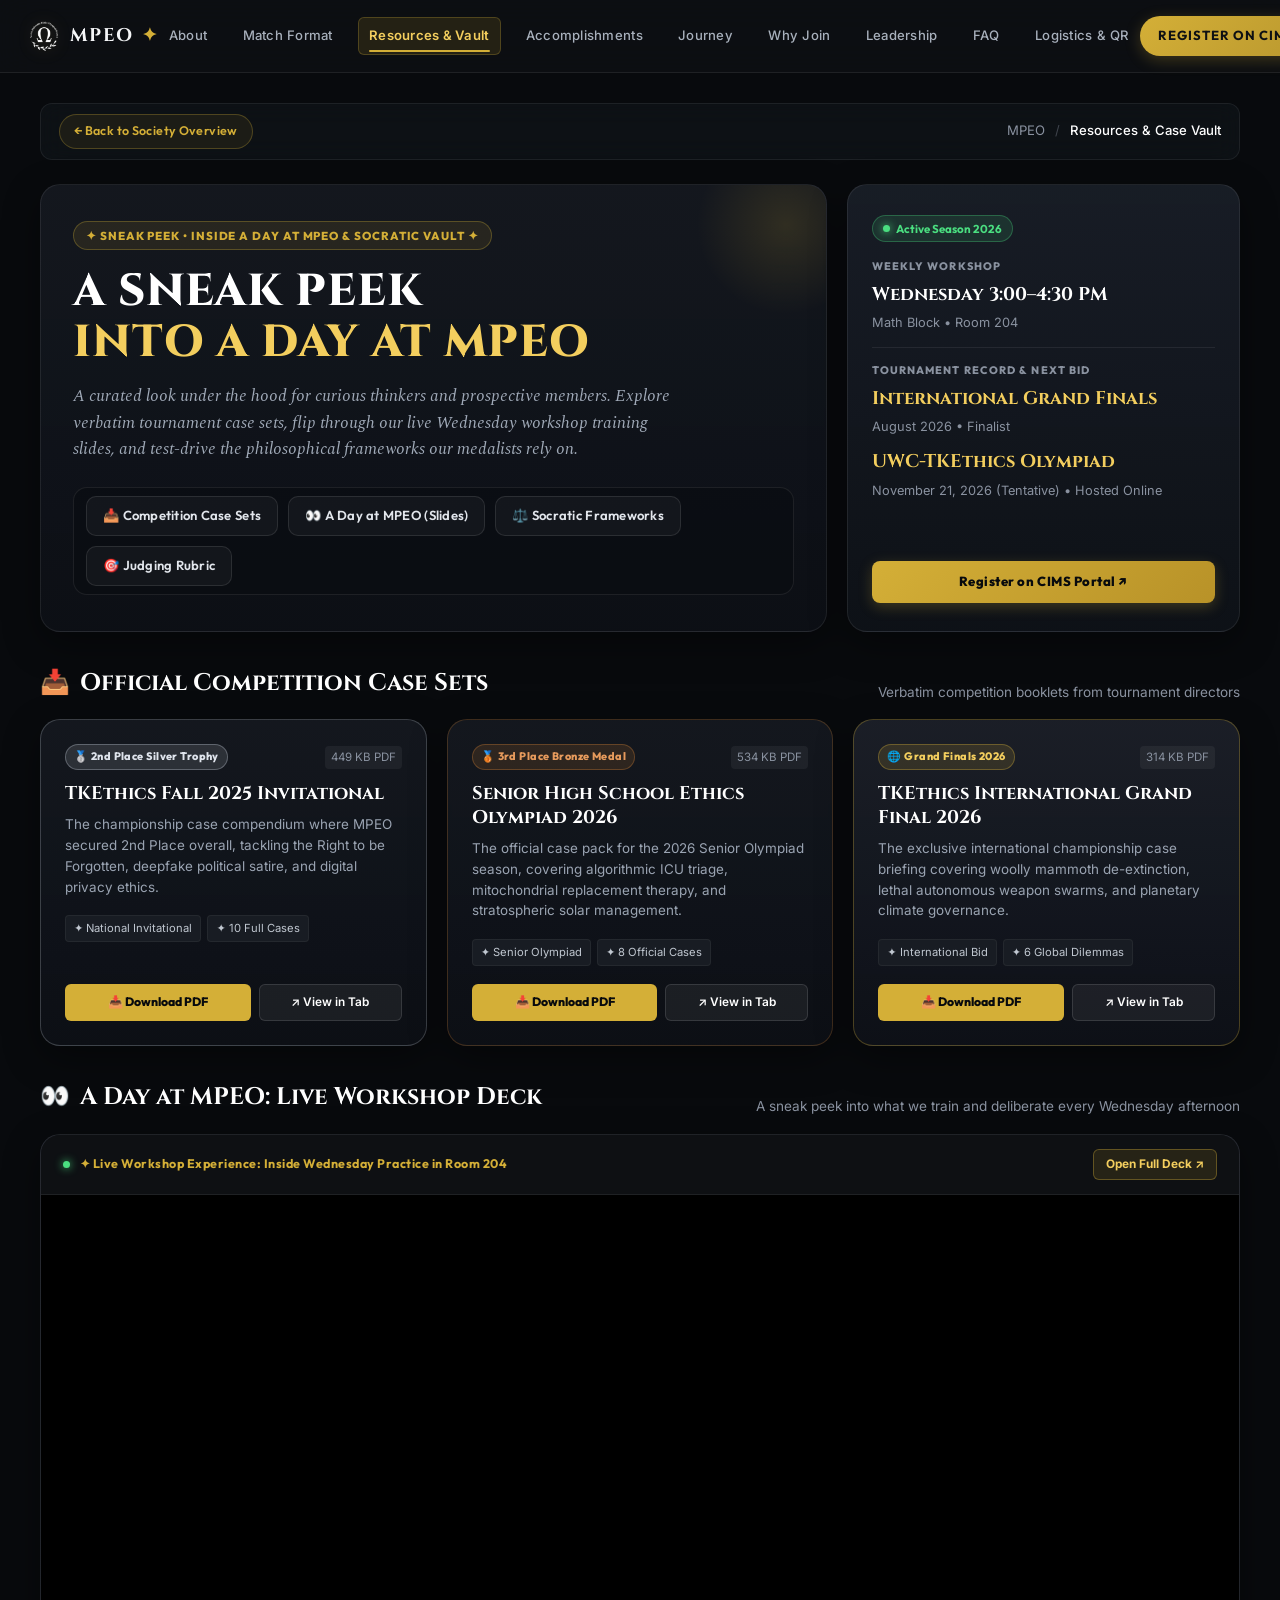
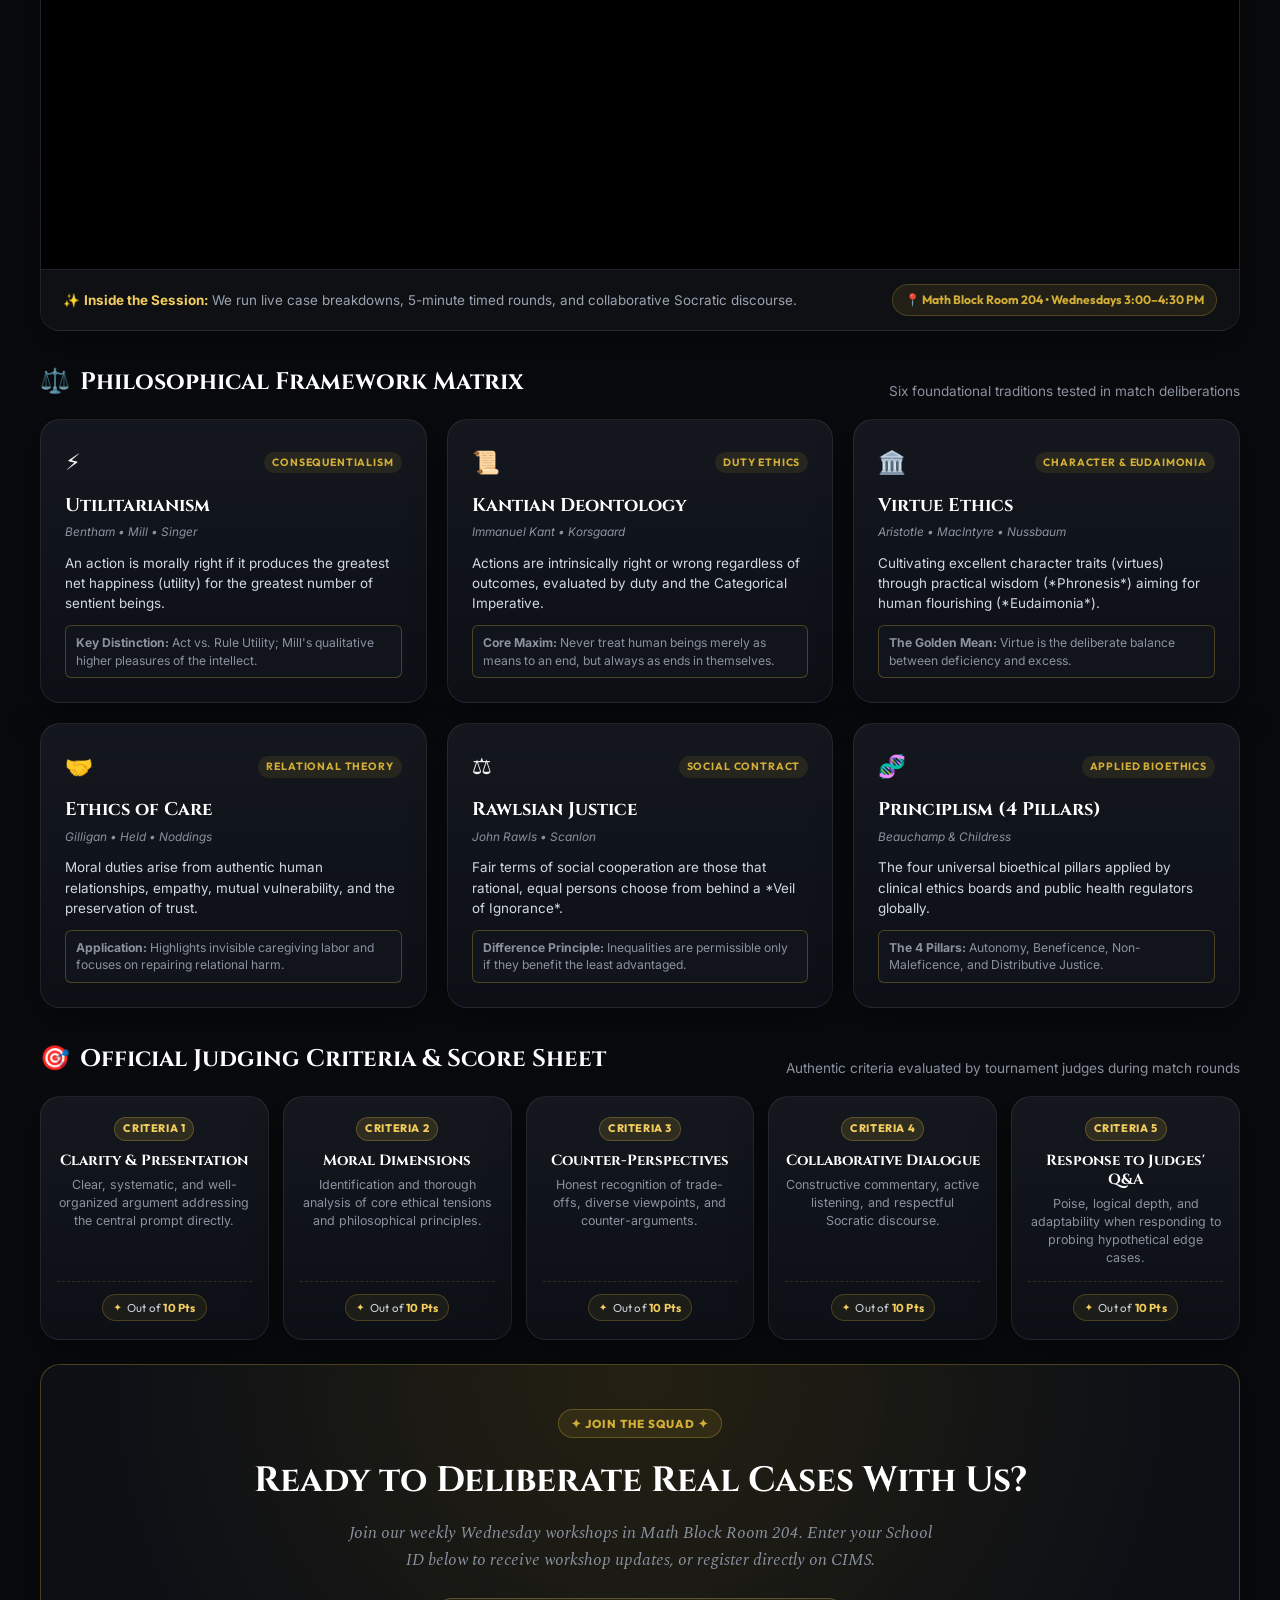
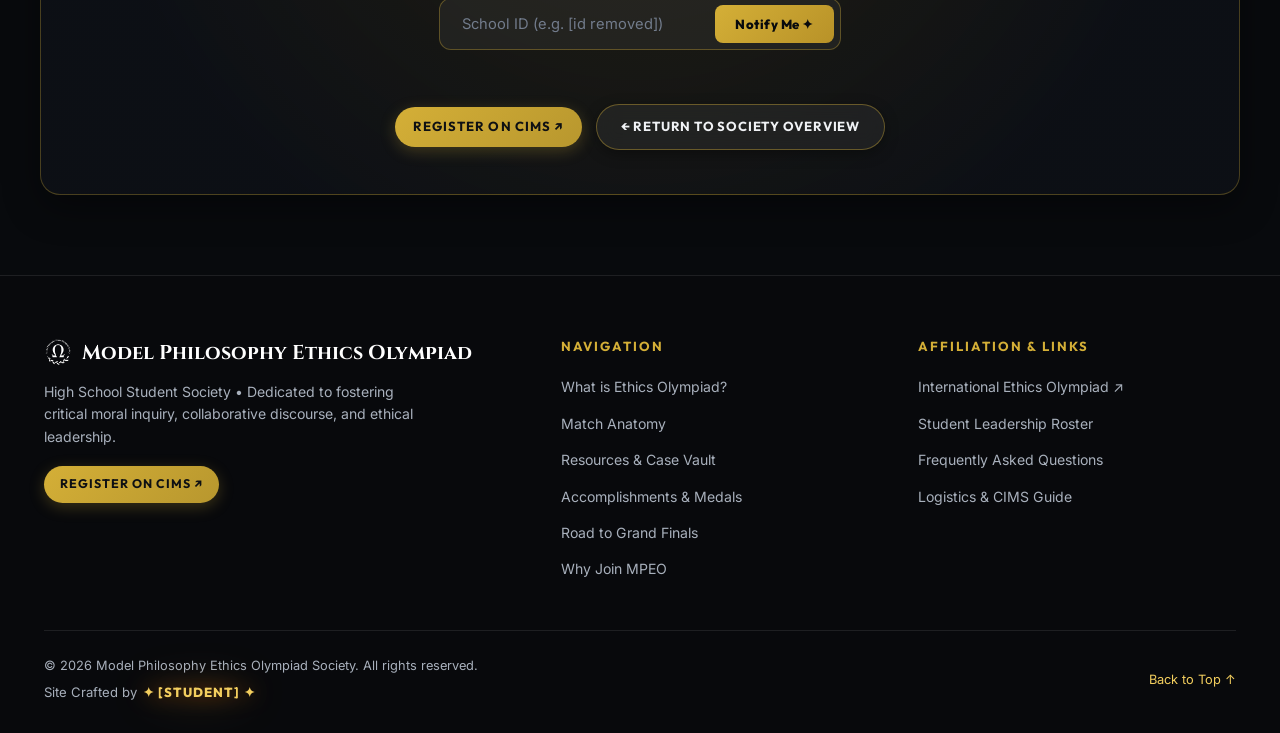
==== commit ba00e277: "feat: update Grand Finals result to Finalist, add UWC-TKEthics Olympiad countdown Grand Finals is co" ====
--- a/cases.html
+++ b/cases.html
@@ -105,11 +105,11 @@
           <div class="side-bento-divider"></div>
 
           <div class="side-metric-group">
-            <div class="side-metric-label">NEXT TOURNAMENT BIDS</div>
+            <div class="side-metric-label">TOURNAMENT RECORD & NEXT BID</div>
             <div class="side-metric-val gold">International Grand Finals</div>
-            <div class="side-metric-sub">August 29, 2026 • Global Delegation</div>
-            <div class="side-metric-val gold" style="margin-top: 10px;">UWC Ethics Olympiad</div>
-            <div class="side-metric-sub">November 2026 • In-School Tournament</div>
+            <div class="side-metric-sub">August 2026 • Finalist</div>
+            <div class="side-metric-val gold" style="margin-top: 10px;">UWC-TKEthics Olympiad</div>
+            <div class="side-metric-sub">November 21, 2026 (Tentative) • Hosted Online</div>
           </div>
         </div>
 
--- a/style.css
+++ b/style.css
@@ -1461,6 +1461,10 @@
   gap: 28px;
 }
 
+.award-card.span-full {
+  grid-column: 1 / -1;
+}
+
 .award-card {
   background: var(--color-bg-secondary);
   border: 1px solid var(--color-border-subtle);
@@ -1500,6 +1504,56 @@
 }
 .award-card.gold-finals:hover {
   box-shadow: var(--shadow-gold);
+}
+
+.next-up-card {
+  display: flex;
+  flex-direction: row;
+  align-items: center;
+  justify-content: space-between;
+  gap: 40px;
+  text-align: left;
+  padding: 32px 40px;
+}
+
+.next-up-copy {
+  flex: 1 1 auto;
+}
+
+.next-up-copy .award-medal-badge {
+  margin: 0 0 16px;
+}
+
+.next-up-copy .award-desc {
+  margin-bottom: 16px;
+}
+
+.next-up-copy .award-vault-link {
+  width: auto;
+  display: inline-flex;
+  margin-top: 0;
+}
+
+.next-up-countdown {
+  flex: 0 0 340px;
+  margin-top: 0;
+}
+
+@media (max-width: 900px) {
+  .next-up-card {
+    flex-direction: column;
+    text-align: center;
+    padding: 36px 24px;
+  }
+
+  .next-up-copy .award-vault-link {
+    width: 100%;
+  }
+
+  .next-up-countdown {
+    flex: 1 1 auto;
+    width: 100%;
+  }
 }
 
 .award-medal-badge {
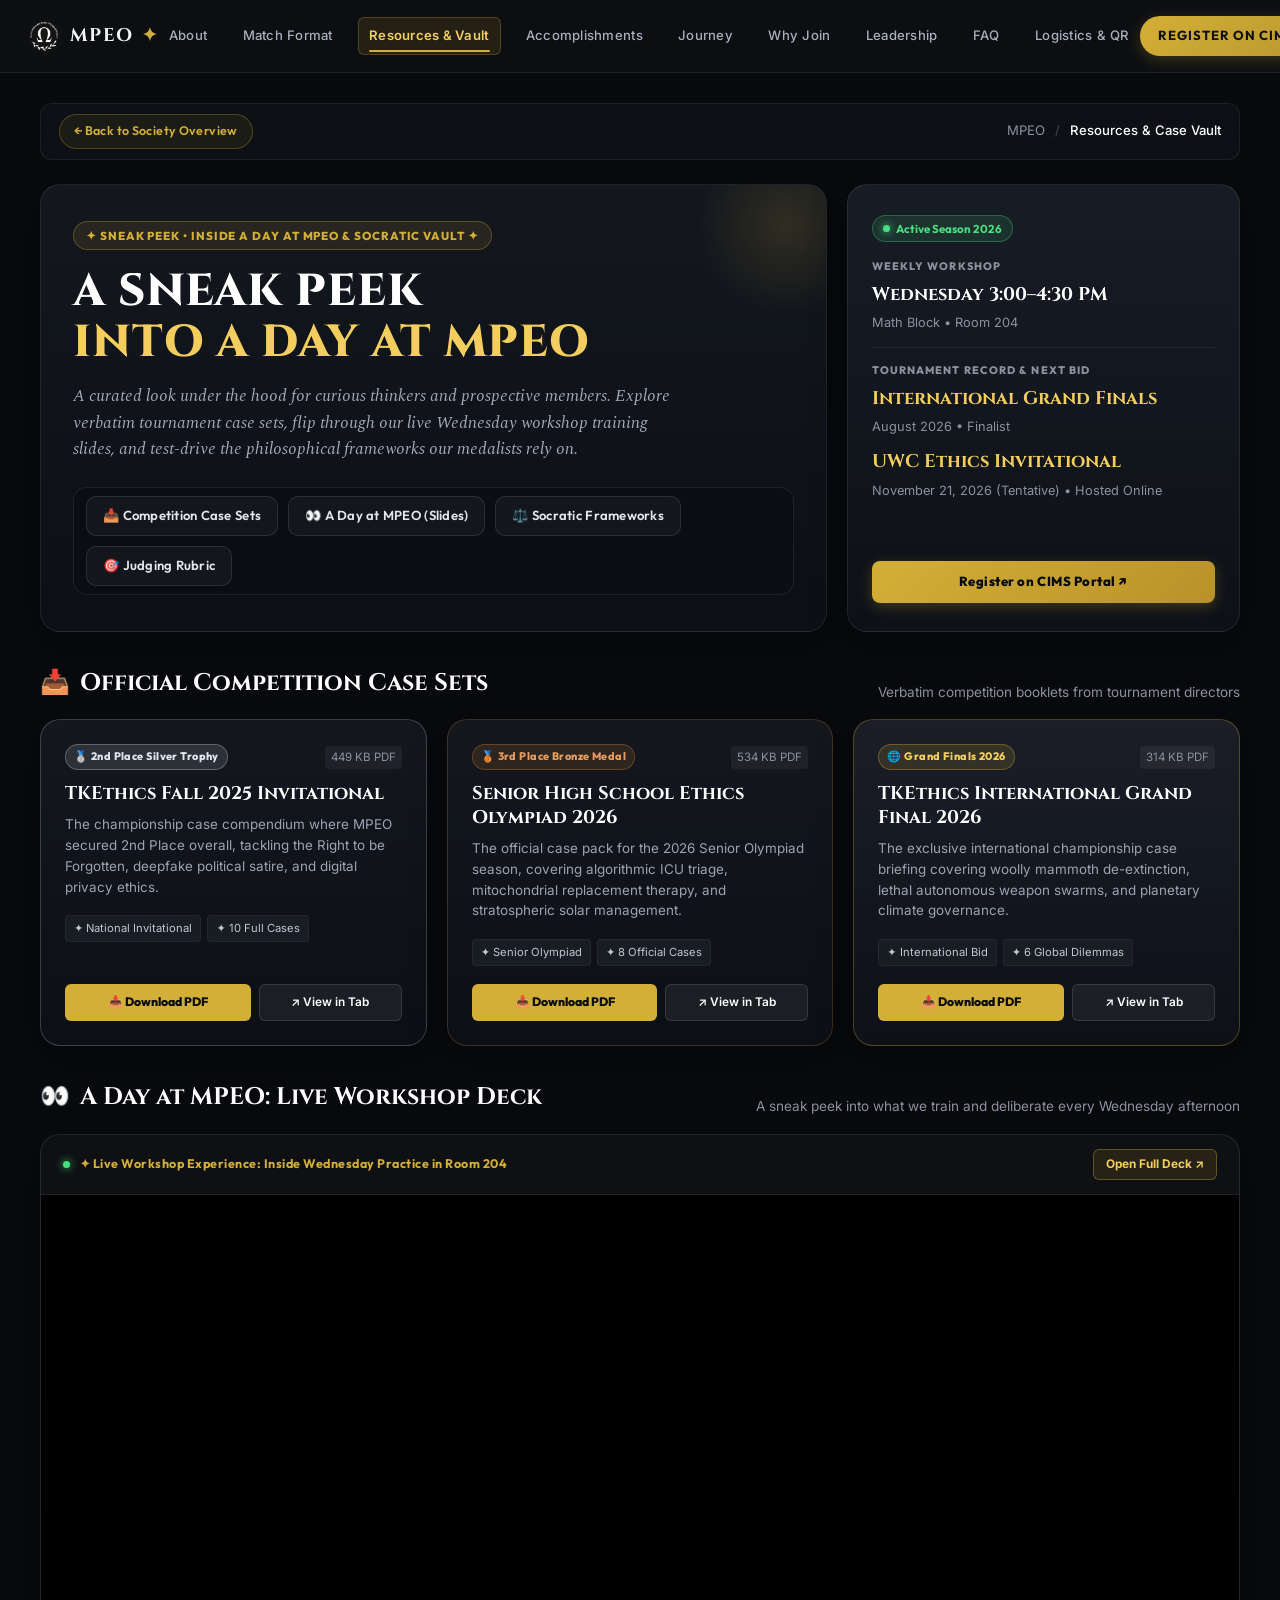
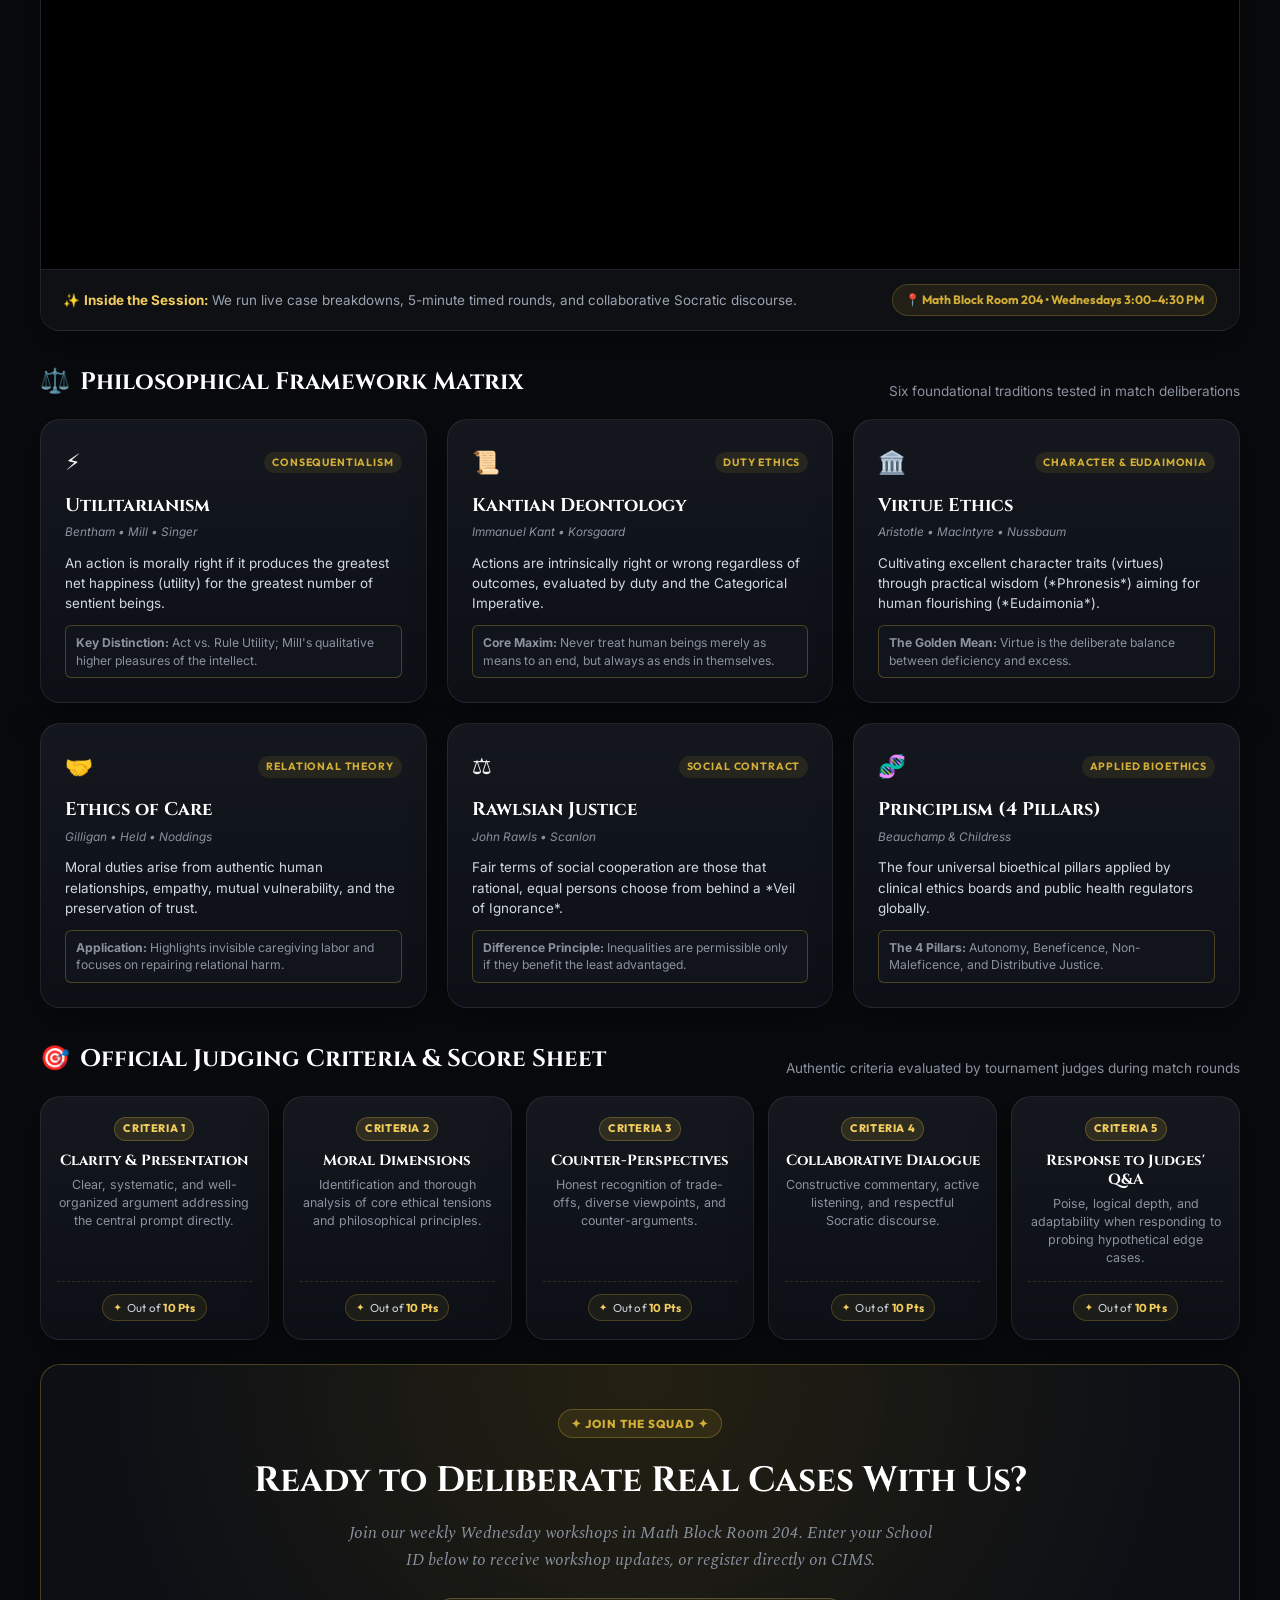
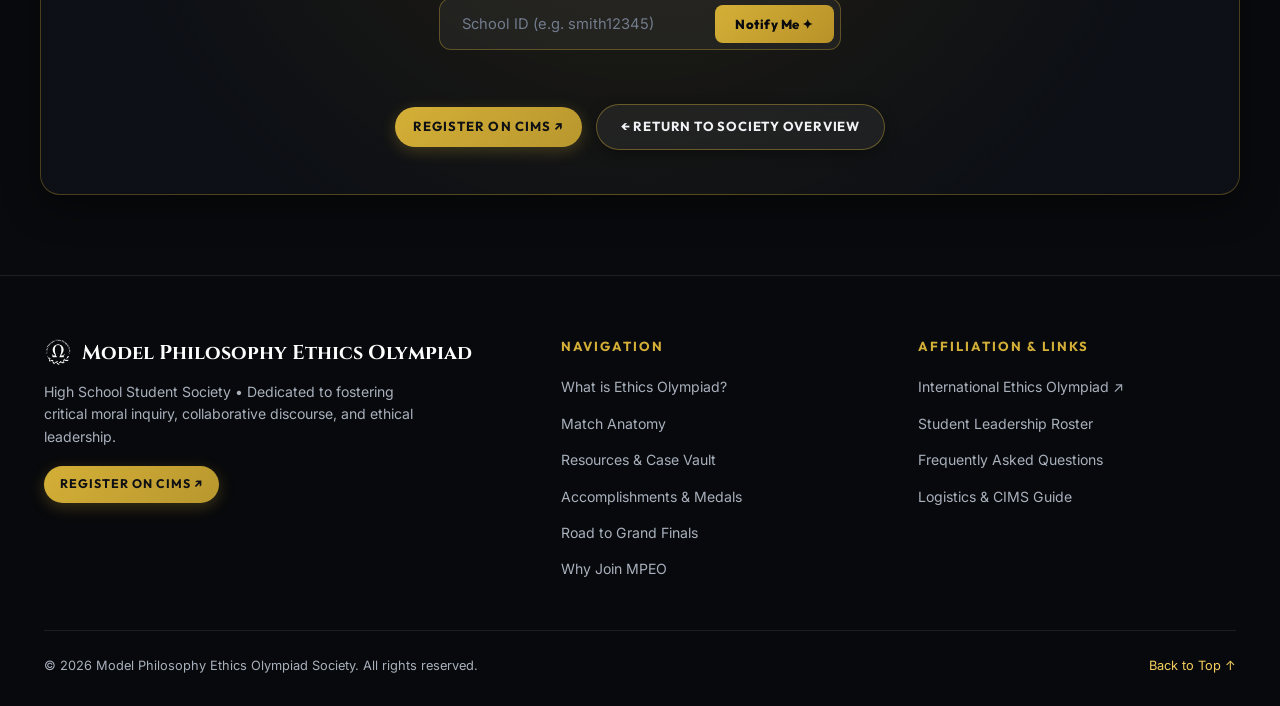
==== commit d750d32e: "refactor: remove student names, emails and photos; gate team photo and leadership slides behind UWC " ====
--- a/cases.html
+++ b/cases.html
@@ -11,7 +11,7 @@
   <meta property="og:title" content="Resources & Case Vault | Model Philosophy Ethics Olympiad">
   <meta property="og:description" content="Explore authentic tournament case packs, classroom training slide decks, and ethical framework toolkits in a clean Bento interface.">
   <meta property="og:type" content="website">
-  <meta property="og:image" content="assets/team-squad.png">
+  <meta property="og:image" content="assets/omega-crest.png">
 
   <!-- Preconnect to Google Fonts -->
   <link rel="preconnect" href="https://fonts.googleapis.com">
@@ -108,7 +108,7 @@
             <div class="side-metric-label">TOURNAMENT RECORD & NEXT BID</div>
             <div class="side-metric-val gold">International Grand Finals</div>
             <div class="side-metric-sub">August 2026 • Finalist</div>
-            <div class="side-metric-val gold" style="margin-top: 10px;">UWC-TKEthics Olympiad</div>
+            <div class="side-metric-val gold" style="margin-top: 10px;">UWC Ethics Invitational</div>
             <div class="side-metric-sub">November 21, 2026 (Tentative) • Hosted Online</div>
           </div>
         </div>
@@ -453,7 +453,7 @@
               type="text" 
               class="bento-interest-input" 
               id="interest-email" 
-              placeholder="School ID (e.g. [id removed])" 
+              placeholder="School ID (e.g. smith12345)" 
               required
               aria-label="Enter your School ID"
             >
@@ -520,10 +520,6 @@
       <div class="footer-bottom">
         <div>
           <div>© 2026 Model Philosophy Ethics Olympiad Society. All rights reserved.</div>
-          <div class="author-credit">
-            <span>Site Crafted by</span>
-            <span class="fiery-gold-text">✦ [student] ✦</span>
-          </div>
         </div>
         <div>
           <a href="#" style="color: var(--color-gold-hover);">Back to Top ↑</a>
--- a/style.css
+++ b/style.css
@@ -2100,169 +2100,46 @@
 }
 
 /* ==========================================================================
-   SECTION 11: LEADERSHIP TEAM GRID (Grade-Tiered Layout: 2 / 3 / 1)
+   SECTION 11: LEADERSHIP SLIDES (gated Google Slides embed over themed fallback)
    ========================================================================== */
-.leadership-tiered-layout {
+.leadership-slides-frame {
+  position: relative;
+  max-width: 880px;
+  aspect-ratio: 16 / 9;
+  margin: 0 auto;
+  border-radius: var(--radius-md);
+  overflow: hidden;
+  border: 1px solid rgba(255, 255, 255, 0.12);
+  background: #15181d;
+}
+
+.leadership-slides-fallback {
+  position: absolute;
+  inset: 0;
   display: flex;
   flex-direction: column;
-  gap: 32px;
-  max-width: 1160px;
-  margin: 0 auto;
-}
-
-.leadership-row {
-  display: flex;
+  align-items: center;
   justify-content: center;
-  gap: 28px;
-  flex-wrap: wrap;
-}
-
-.leadership-row .leader-card {
-  flex: 1 1 300px;
-  max-width: 350px;
-  min-width: 270px;
-}
-
-.leadership-row-1 .leader-card {
-  max-width: 370px;
-}
-
-.leader-card {
-  background: var(--color-bg-secondary);
-  border: 1px solid var(--color-border-subtle);
-  border-radius: var(--radius-lg);
-  padding: 36px 24px;
+  gap: 8px;
+  padding: 24px;
   text-align: center;
-  transition: var(--transition-fast);
-  display: flex;
-  flex-direction: column;
-  align-items: center;
-  justify-content: space-between;
-}
-
-.leader-card:hover {
-  border-color: var(--color-border-gold);
-  transform: translateY(-4px);
-  box-shadow: 0 12px 32px rgba(0, 0, 0, 0.6);
-}
-
-.leader-avatar-frame {
-  width: 140px;
-  height: 140px;
-  min-width: 140px;
-  min-height: 140px;
-  border-radius: 50%;
-  border: 2.5px solid var(--color-gold-primary);
-  background: radial-gradient(circle, #242932 0%, #15181E 100%);
-  display: flex;
-  align-items: center;
-  justify-content: center;
-  margin-bottom: 20px;
-  box-shadow: 0 8px 24px rgba(0, 0, 0, 0.5);
-  transition: var(--transition-fast);
-  flex-shrink: 0;
+  color: var(--color-text-secondary);
+}
+
+.leadership-slides-fallback strong {
+  color: var(--color-gold-hover);
+}
+
+.leadership-slides-fallback .btn-cta-outline {
+  margin-top: 8px;
+}
+
+.leadership-slides-frame iframe {
   position: relative;
-  overflow: hidden;
-}
-
-.leader-card:hover .leader-avatar-frame {
-  border-color: var(--color-gold-hover);
-  box-shadow: 0 0 24px rgba(212, 168, 67, 0.45);
-  transform: scale(1.04);
-}
-
-.leader-avatar-frame img.leader-avatar-img,
-.leader-avatar-img {
-  width: 100% !important;
-  height: 100% !important;
-  min-width: 100% !important;
-  min-height: 100% !important;
-  aspect-ratio: 1 / 1 !important;
-  border-radius: 50% !important;
-  object-fit: cover !important;
-  object-position: center 20% !important;
-  display: block !important;
-  border: none !important;
-  box-shadow: none !important;
-  margin: 0 !important;
-  padding: 0 !important;
-}
-
-.leader-avatar-ph {
-  font-family: var(--font-display);
-  font-weight: 700;
-  color: var(--color-gold-primary);
-  font-size: 2.2rem;
-  letter-spacing: 0.05em;
-  display: flex;
-  align-items: center;
-  justify-content: center;
   width: 100%;
   height: 100%;
-}
-
-.leader-name {
-  font-family: var(--font-display);
-  font-size: 1.25rem;
-  font-weight: 700;
-  color: #FFFFFF;
-  margin-bottom: 6px;
-}
-
-.leader-role {
-  font-family: var(--font-badge);
-  font-size: 0.78rem;
-  letter-spacing: 0.12em;
-  text-transform: uppercase;
-  color: var(--color-gold-primary);
-  margin-bottom: 8px;
-}
-
-.leader-grade-badge {
-  display: inline-block;
-  font-family: var(--font-badge);
-  font-size: 0.72rem;
-  font-weight: 700;
-  letter-spacing: 0.12em;
-  text-transform: uppercase;
-  padding: 4px 12px;
-  border-radius: var(--radius-full);
-  margin-bottom: 14px;
-}
-
-.leader-grade-badge.grade-12 {
-  background: rgba(212, 175, 55, 0.15);
-  border: 1px solid rgba(212, 175, 55, 0.45);
-  color: #FFE082;
-}
-
-.leader-grade-badge.grade-11 {
-  background: rgba(192, 199, 208, 0.12);
-  border: 1px solid rgba(192, 199, 208, 0.35);
-  color: #E2E8F0;
-}
-
-.leader-grade-badge.grade-10 {
-  background: rgba(205, 127, 50, 0.12);
-  border: 1px solid rgba(205, 127, 50, 0.35);
-  color: #F6AD55;
-}
-
-.leader-email-link {
-  font-size: 0.82rem;
-  color: var(--color-text-secondary);
-  word-break: break-all;
-  display: inline-block;
-  padding: 7px 14px;
-  border-radius: var(--radius-sm);
-  background: rgba(255, 255, 255, 0.04);
-  border: 1px solid rgba(255, 255, 255, 0.08);
-}
-
-.leader-email-link:hover {
-  color: var(--color-gold-hover);
-  background: rgba(212, 175, 55, 0.1);
-  border-color: var(--color-gold-primary);
+  border: 0;
+  display: block;
 }
 
 /* ==========================================================================
@@ -2466,31 +2343,6 @@
   flex-wrap: wrap;
   gap: 12px;
   font-size: 0.8rem;
-}
-
-.author-credit {
-  display: inline-flex;
-  align-items: center;
-  gap: 6px;
-  margin-top: 6px;
-  font-size: 0.82rem;
-  color: var(--color-text-secondary);
-}
-
-.fiery-gold-text {
-  font-family: var(--font-badge);
-  font-weight: 800;
-  letter-spacing: 0.08em;
-  text-transform: uppercase;
-  color: var(--color-gold-hover);
-  filter: drop-shadow(0 0 10px rgba(255, 109, 0, 0.55)) drop-shadow(0 0 20px rgba(212, 175, 55, 0.4));
-  display: inline-block;
-  transition: var(--transition-fast);
-}
-
-.fiery-gold-text:hover {
-  filter: drop-shadow(0 0 14px rgba(255, 109, 0, 0.85)) drop-shadow(0 0 26px rgba(255, 179, 0, 0.7));
-  transform: translateY(-1px) scale(1.04);
 }
 
 /* ==========================================================================
@@ -2739,3 +2591,23 @@
    in index.html and cases.html before deletion. */
 
 
+
+/* Gated team photo: Drive iframe over a themed fallback */
+.hero-image-gated { height: 320px; background: #15181d; }
+.hero-gated-fallback {
+  position: absolute; inset: 0;
+  display: flex; flex-direction: column; align-items: center; justify-content: center;
+  gap: 8px; padding: 24px; text-align: center;
+  color: var(--color-text-secondary);
+  font-size: 0.9rem;
+}
+.hero-gated-fallback strong { color: var(--color-gold-hover); font-family: var(--font-badge); }
+.hero-gated-lock { font-size: 1.6rem; }
+.hero-gated-fallback .btn-cta-outline { margin-top: 8px; }
+.hero-image-gated iframe { position: relative; width: 100%; height: 100%; border: 0; display: block; }
+.hero-image-tag {
+  margin: 0 0 12px;
+  font-family: var(--font-badge);
+  font-size: 0.75rem; font-weight: 600;
+  color: var(--color-gold-hover);
+}
